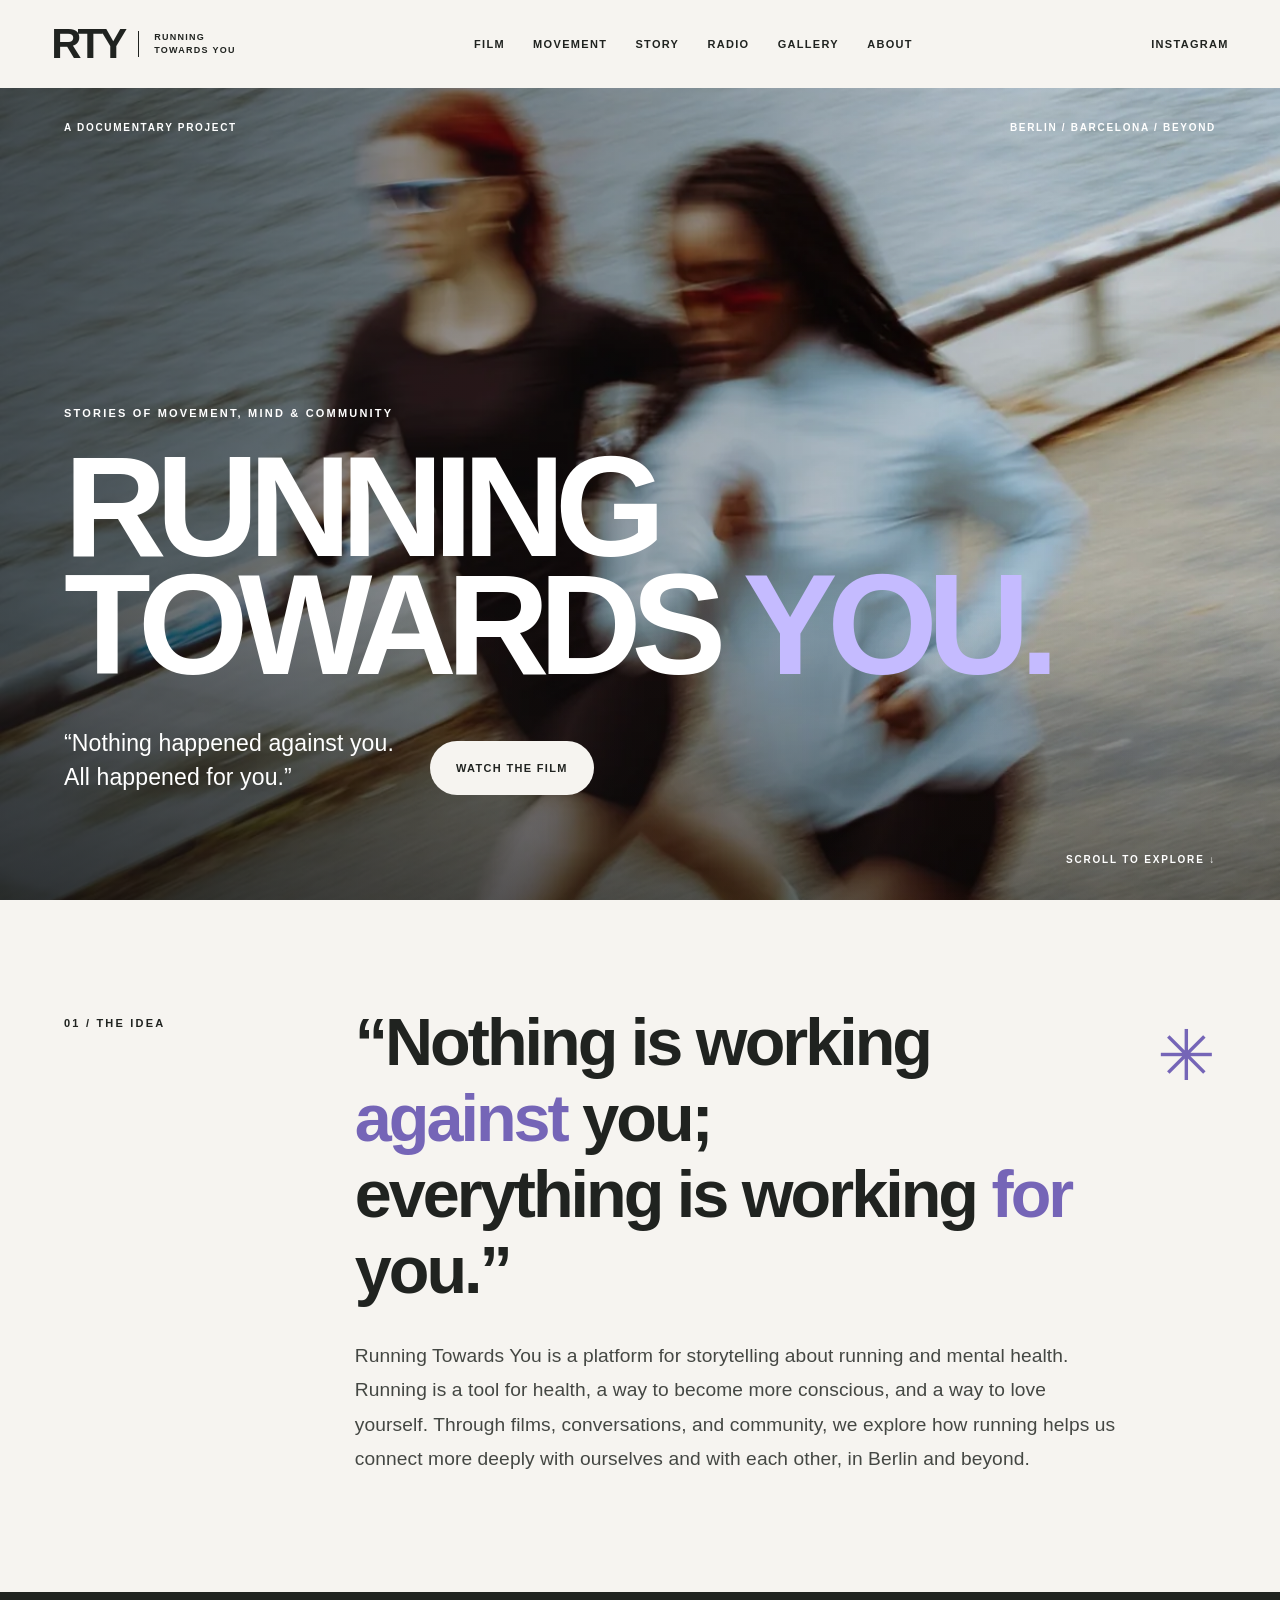
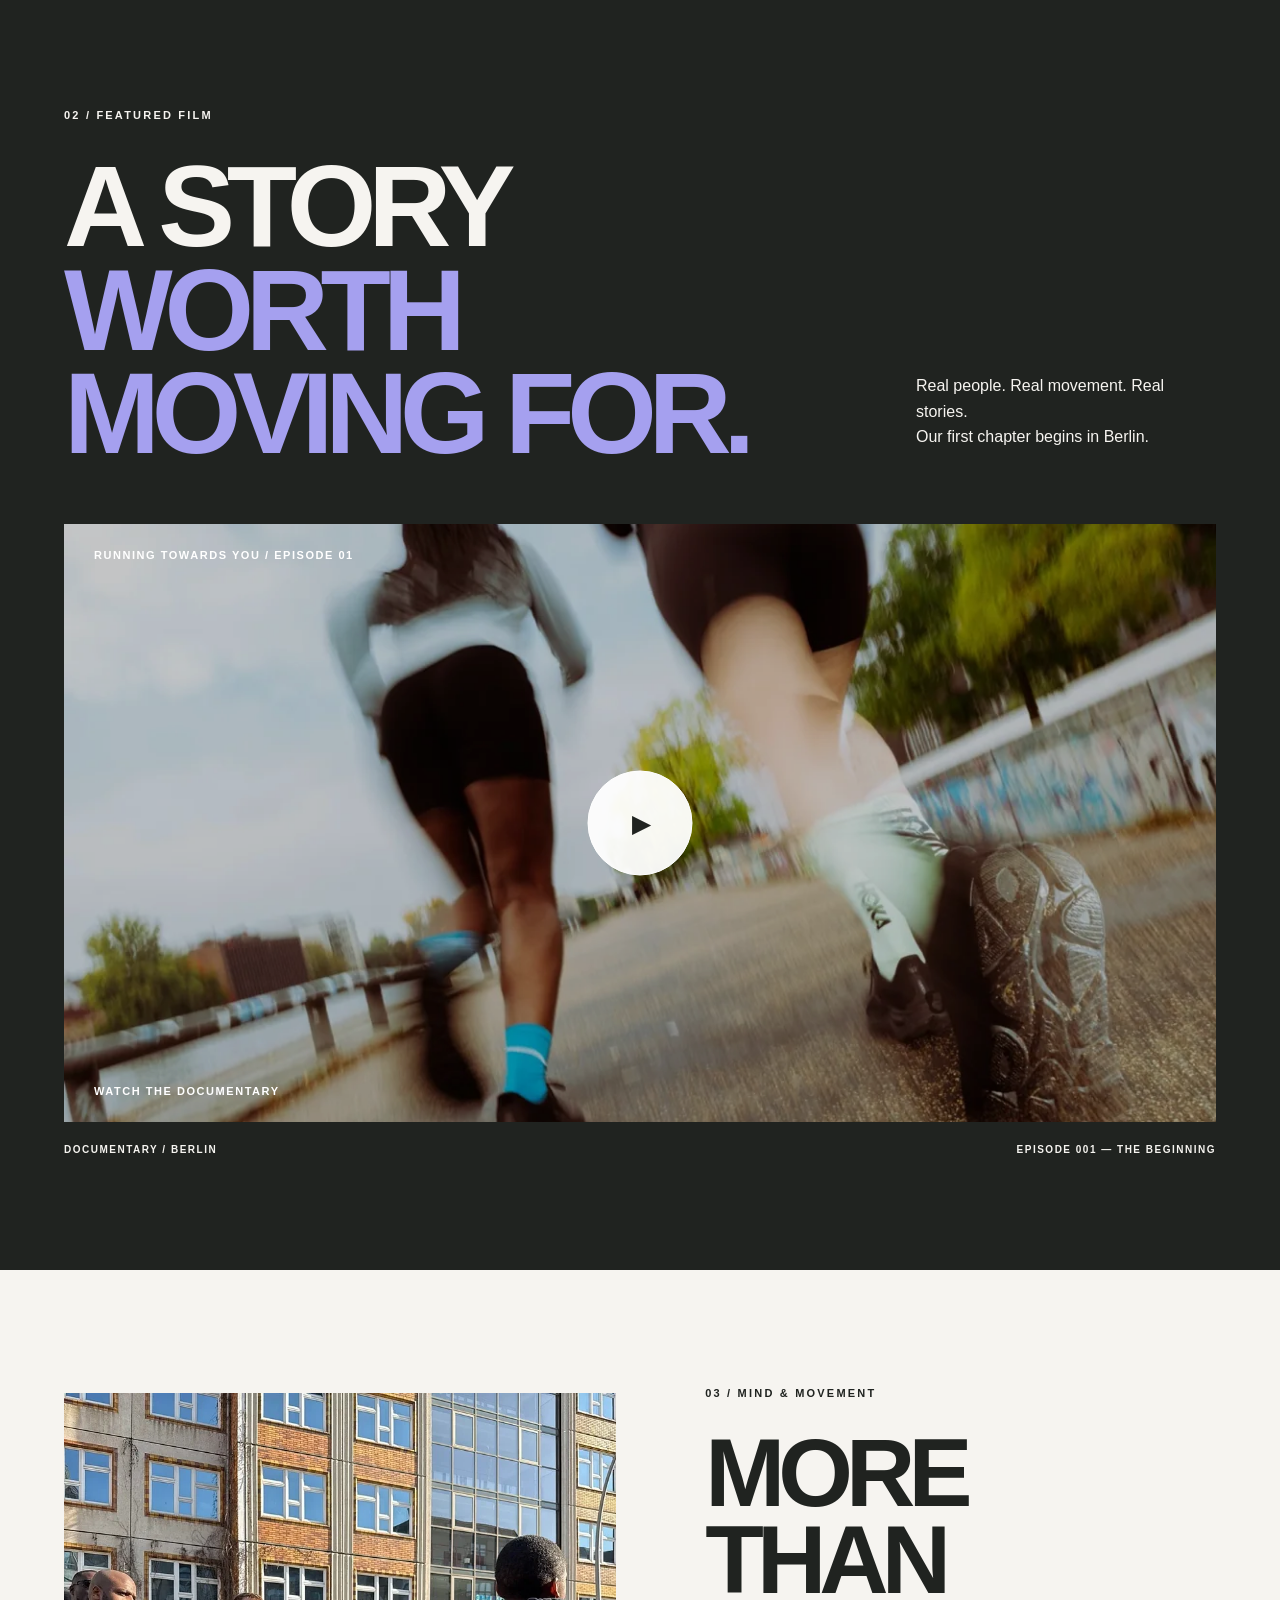
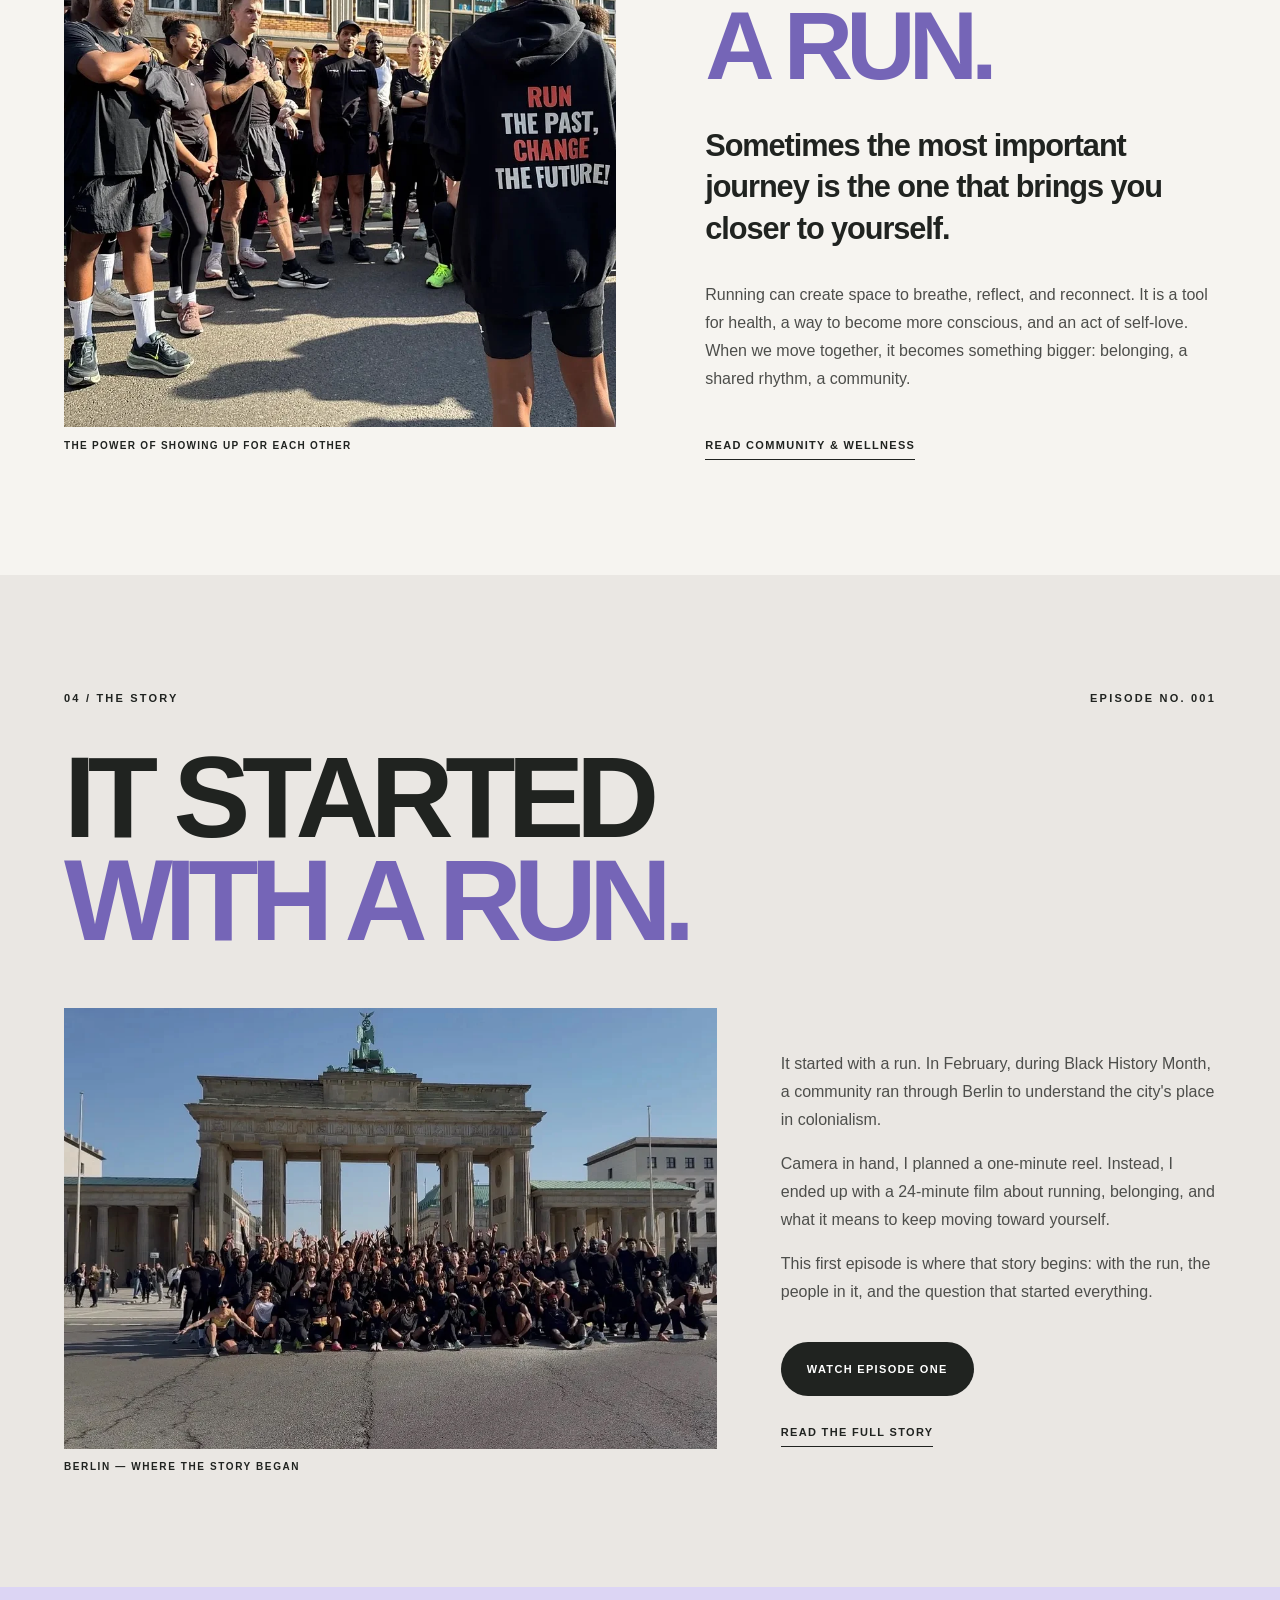
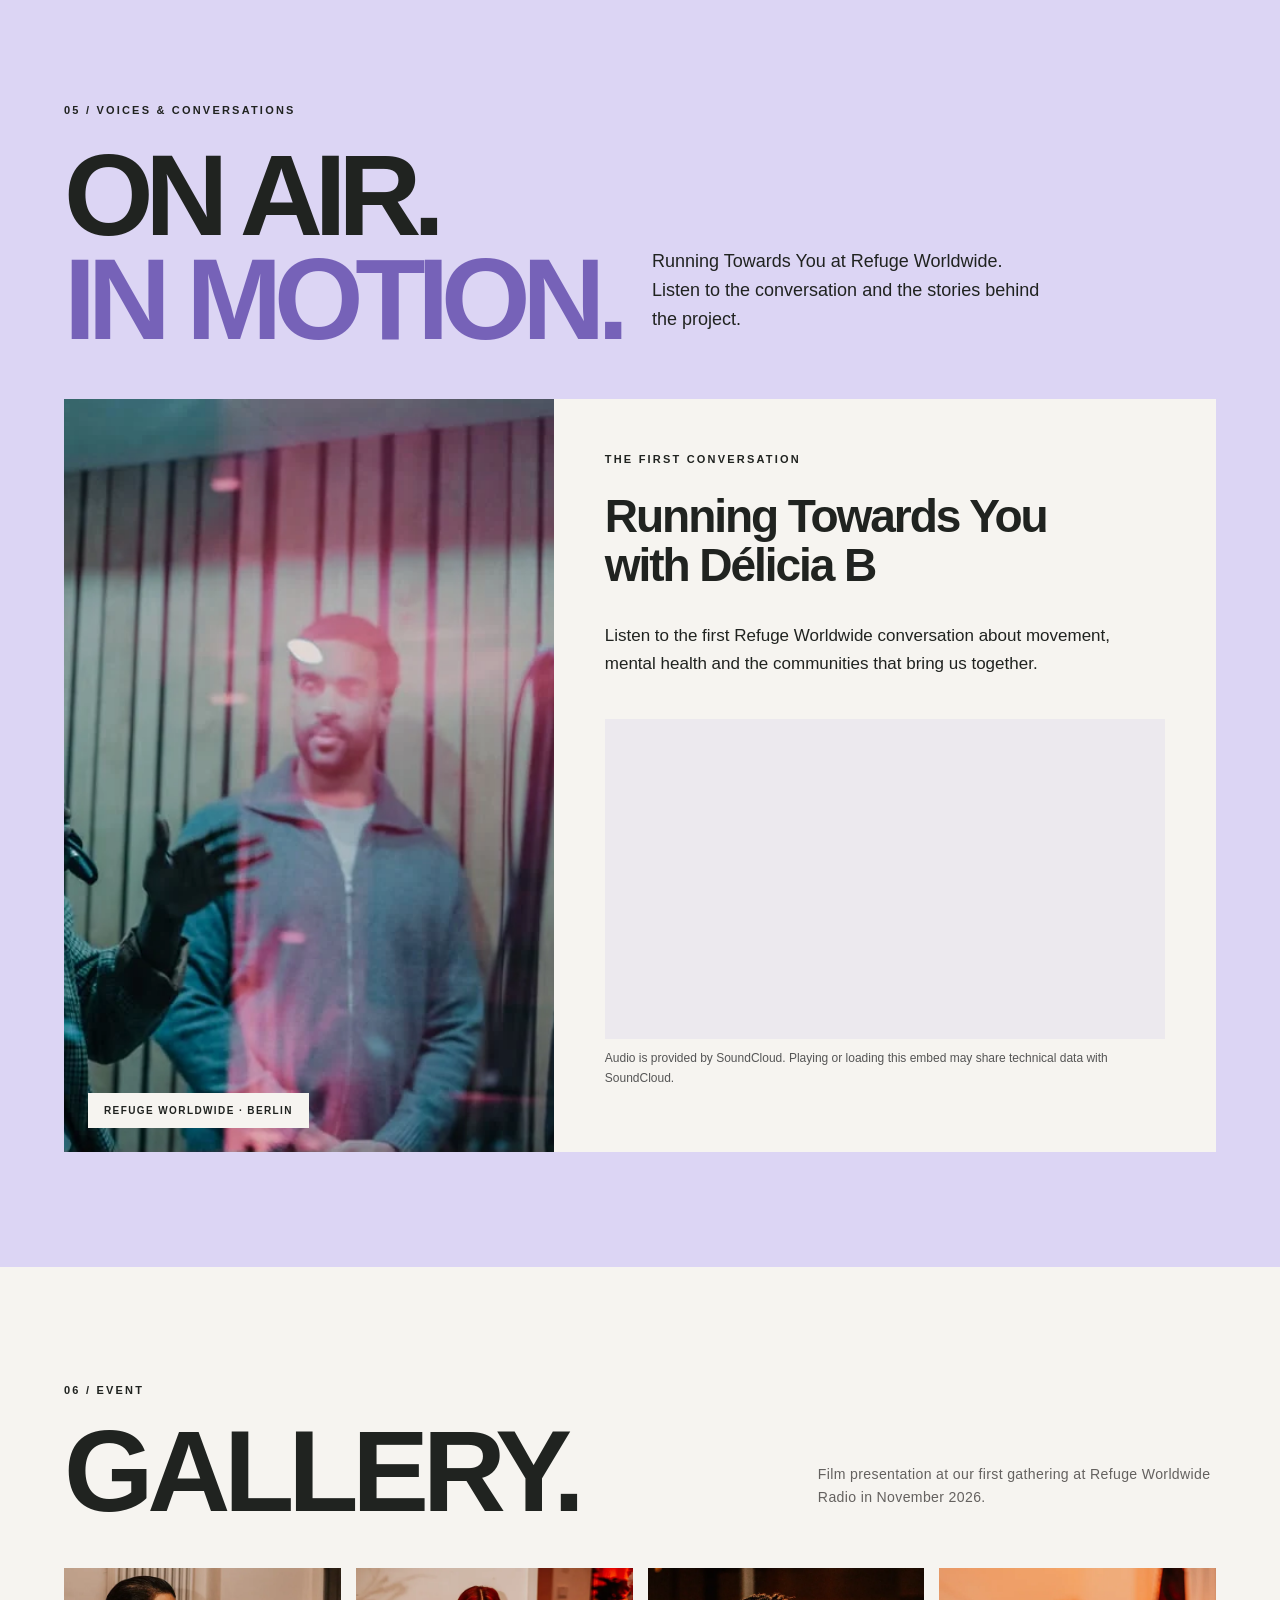
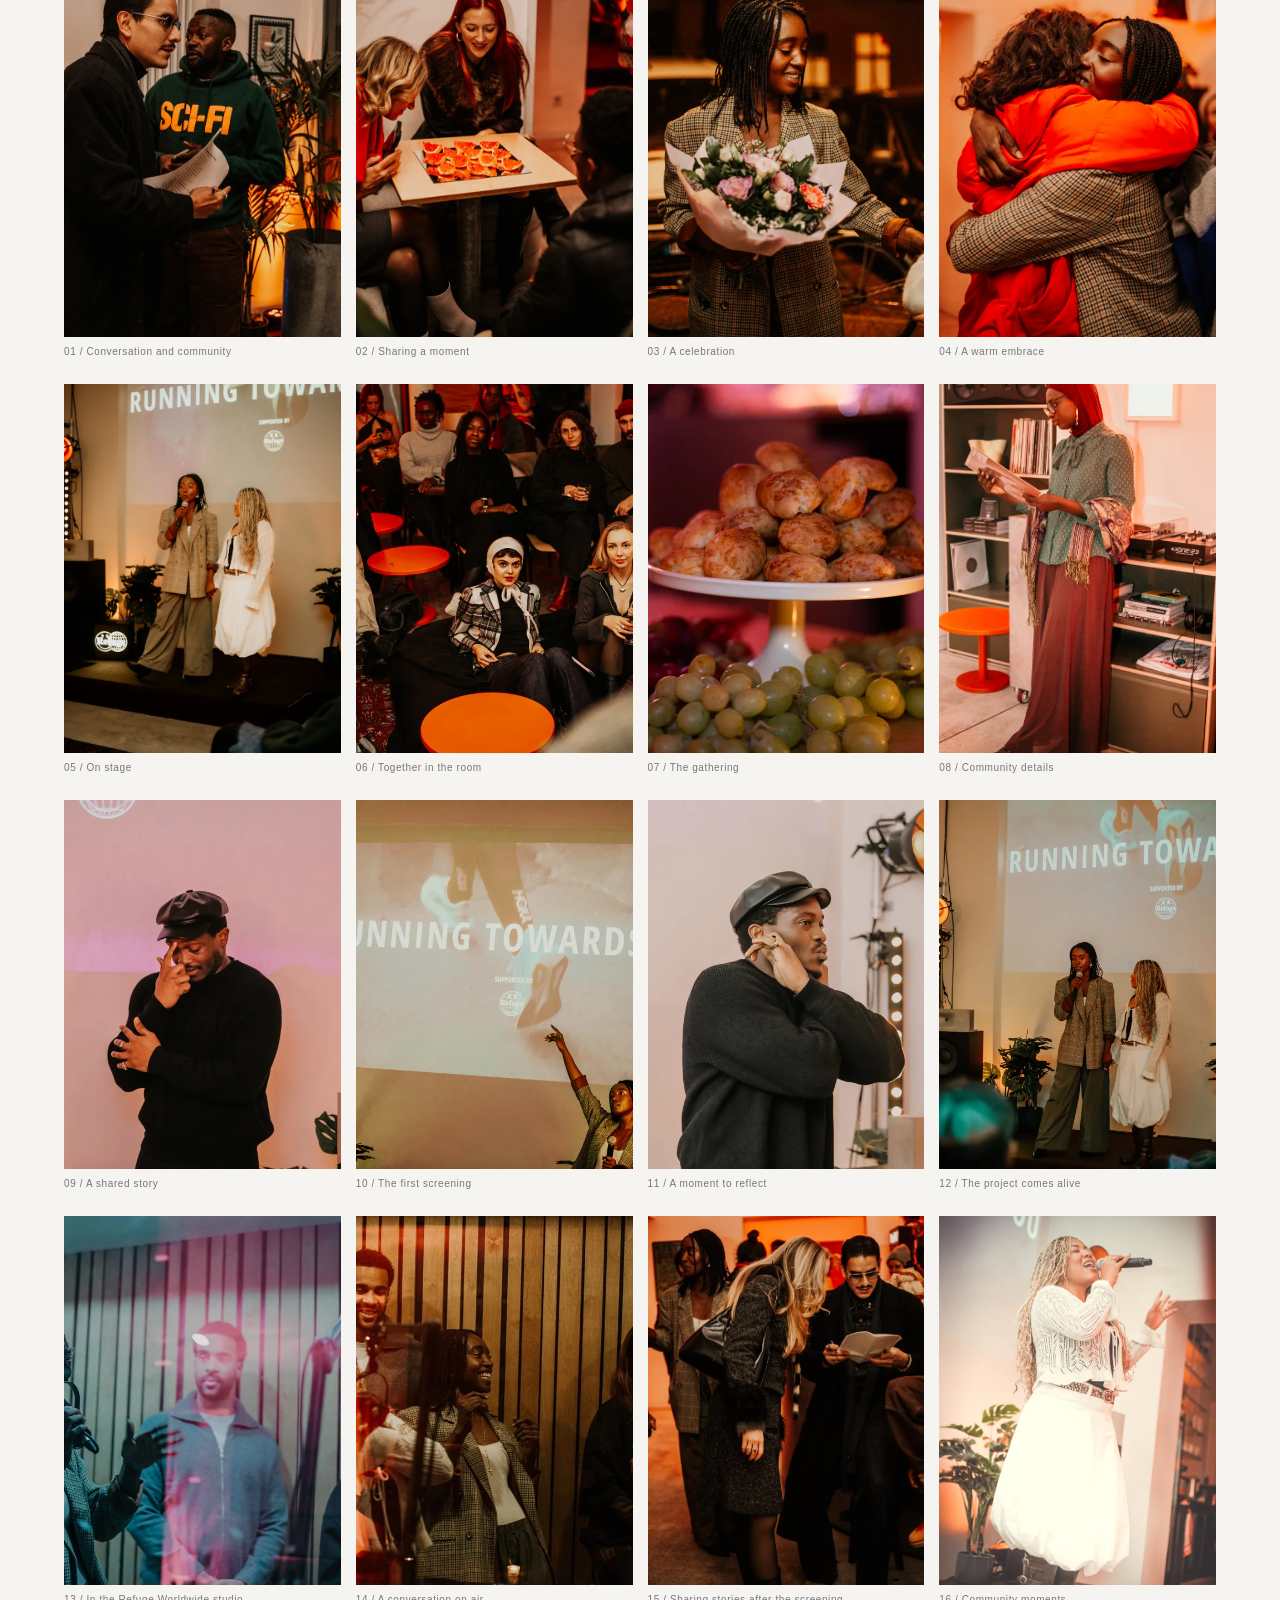
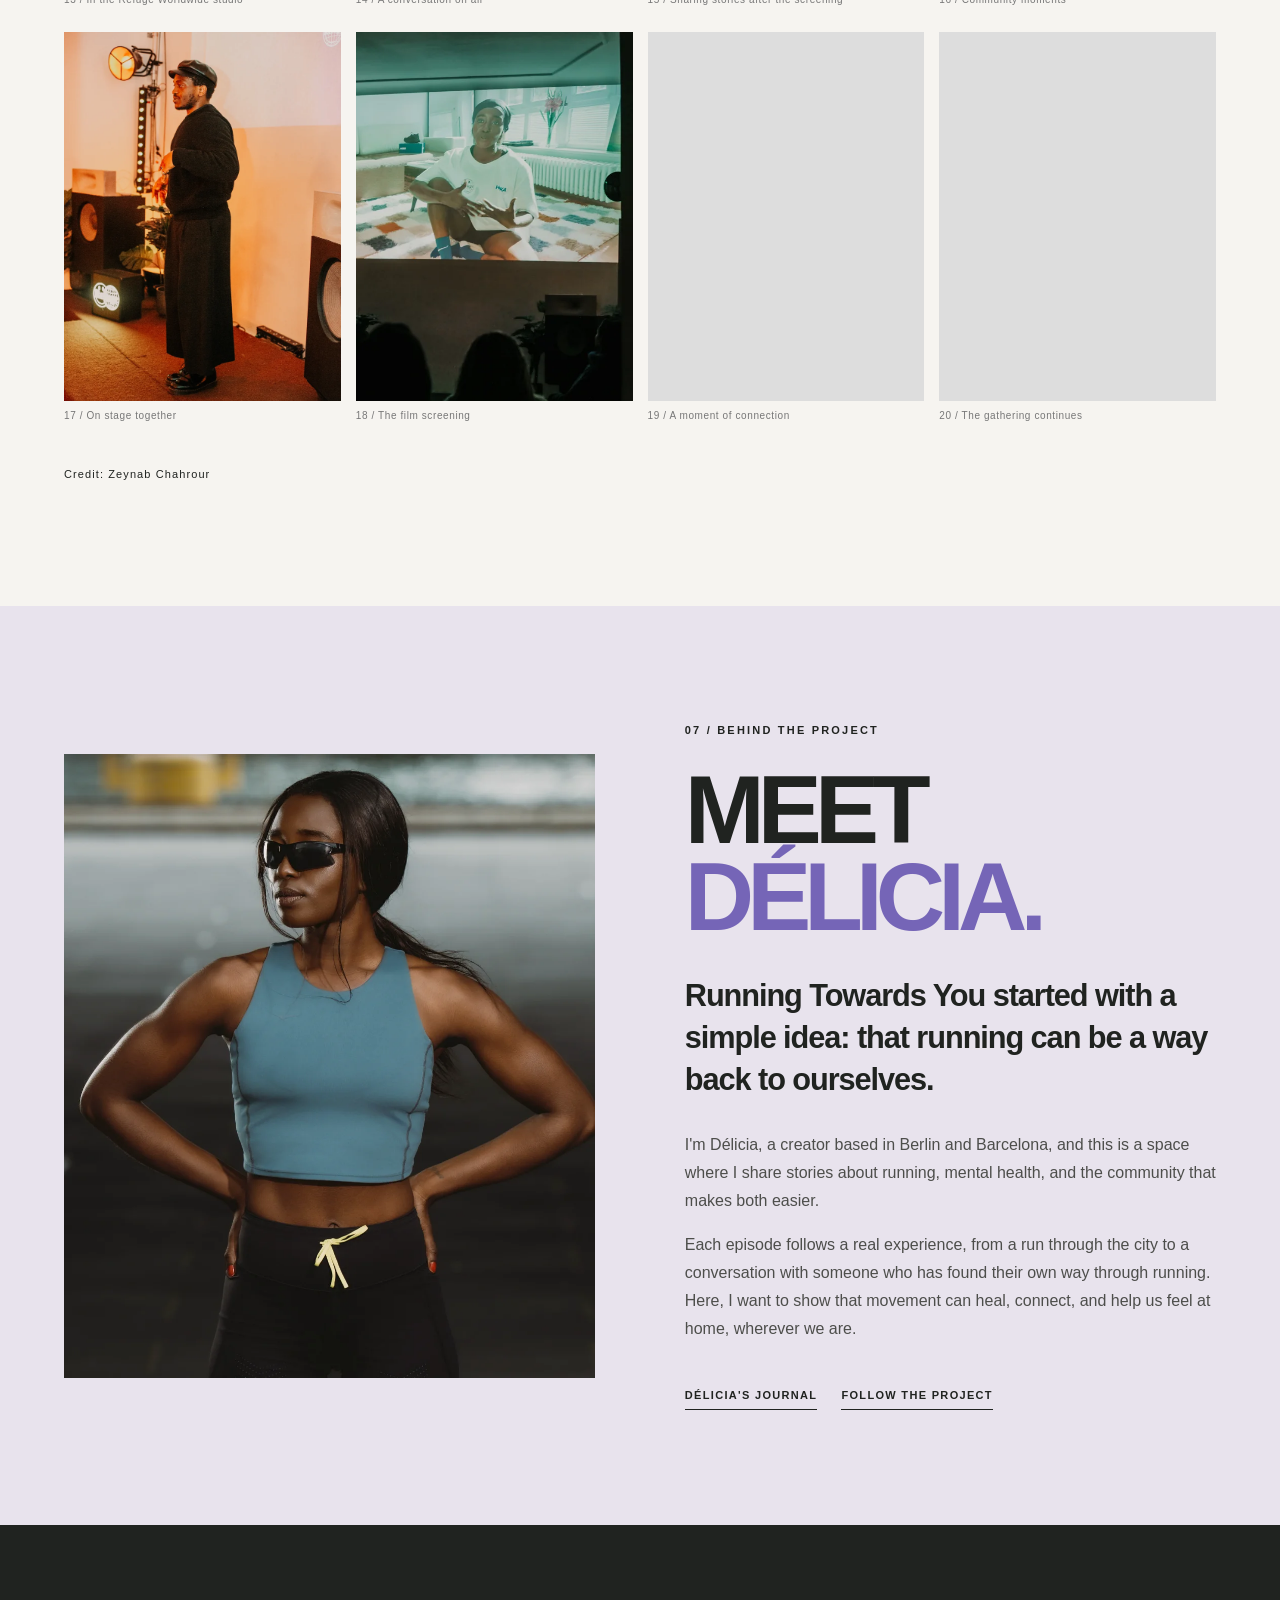
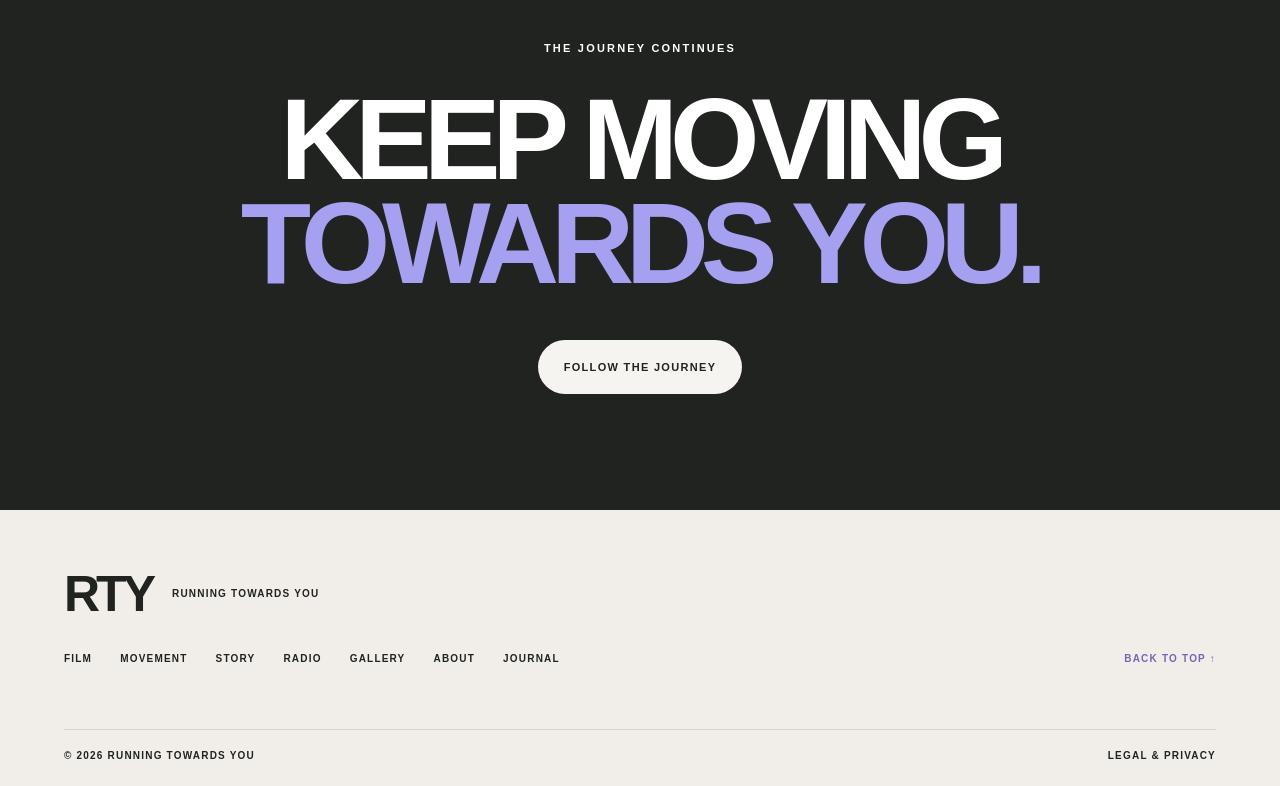
==== index.html @ 388a80fa "Initial release: Running Towards You" ====
<!doctype html>
<html lang="en">
  <head>
    <meta charset="utf-8" />
    <meta name="viewport" content="width=device-width,initial-scale=1" />
    <meta name="theme-color" content="#f6f4f0" />
    <meta
      name="description"
      content="Running Towards You — documentary stories about running, mental health, belonging and community, by Délicia Buton."
    />
    <meta
      property="og:title"
      content="Running Towards You — A Story in Motion"
    />
    <meta
      property="og:description"
      content="Running, mental health and community. Berlin and beyond."
    />
    <meta property="og:type" content="website" />
    <meta property="og:image" content="assets/rtd.webp" />
    <title>Running Towards You — A Story in Motion</title>
    <link rel="stylesheet" href="styles.css" />
    <script src="script.js" defer></script>
    <link rel="icon" href="favicon.svg" type="image/svg+xml" />
    <link rel="icon" href="favicon.ico" sizes="any" />
    <link rel="apple-touch-icon" href="apple-touch-icon.png" />
  </head>
  <body>
    <a class="skip" href="#main">Skip to content</a>
    <header class="header" id="top">
      <a class="brand" href="#top" aria-label="Running Towards You, home"
        ><strong>RTY</strong><span>RUNNING<br />TOWARDS YOU</span></a
      >
      <nav id="navigation" class="nav" aria-label="Main navigation">
        <a href="#film">Film</a><a href="#movement">Movement</a
        ><a href="#story">Story</a><a href="#radio">Radio</a
        ><a href="#gallery">Gallery</a><a href="#about">About</a>
      </nav>
      <div class="header-right">
        <a
          class="instagram"
          href="https://www.instagram.com/rty.doc/"
          target="_blank"
          rel="noopener noreferrer"
          >INSTAGRAM</a
        ><button
          class="menu-button"
          id="menuButton"
          type="button"
          aria-label="Open menu"
          aria-controls="navigation"
          aria-expanded="false"
        >
          <span></span><span></span><span></span>
        </button>
      </div>
    </header>
    <main id="main">
      <section class="hero" aria-labelledby="hero-title">
        <img
          class="hero-photo"
          src="assets/rtd.webp"
          alt="Two runners moving together beside the water in Berlin"
          fetchpriority="high"
        />
        <div class="hero-overlay"></div>
        <div class="hero-topline">
          A DOCUMENTARY PROJECT <span>BERLIN / BARCELONA / BEYOND</span>
        </div>
        <div class="hero-copy">
          <p class="eyebrow light">STORIES OF MOVEMENT, MIND & COMMUNITY</p>
          <h1 id="hero-title">RUNNING<br />TOWARDS <em>YOU.</em></h1>
          <div class="hero-bottom">
            <p class="hero-motto">
              “Nothing happened against you.<br />All happened for you.”
            </p>
            <a class="button button-light" href="#film">WATCH THE FILM </a>
          </div>
        </div>
        <a href="#intro" class="scroll-cue" aria-label="Scroll to introduction"
          >SCROLL TO EXPLORE ↓</a
        >
      </section>
      <section class="intro section-pad" id="intro">
        <span class="kicker">01 / THE IDEA</span>
        <div>
          <p class="intro-quote">
            “Nothing is working <em>against</em> you;<br />everything is working
            <em>for</em> you.”
          </p>
          <p class="intro-description">
            Running Towards You is a platform for storytelling about running and
            mental health. Running is a tool for health, a way to become more
            conscious, and a way to love yourself. Through films, conversations,
            and community, we explore how running helps us connect more deeply
            with ourselves and with each other, in Berlin and beyond.
          </p>
        </div>
        <span class="spark" aria-hidden="true">✳</span>
      </section>
      <section class="film dark section-pad" id="film">
        <div class="section-heading">
          <span class="kicker">02 / FEATURED FILM</span>
          <h2>A STORY<br /><em>WORTH MOVING FOR.</em></h2>
          <p>
            Real people. Real movement. Real stories.<br />Our first chapter
            begins in Berlin.
          </p>
        </div>
        <div class="video-frame" id="videoFrame">
          <img
            src="assets/rtd1.webp"
            alt="Two women running together by the river"
            loading="lazy"
          />
          <div class="video-tint"></div>
          <span class="video-top">RUNNING TOWARDS YOU / EPISODE 01</span
          ><button
            class="play"
            id="videoButton"
            type="button"
            aria-label="Play Running Towards You documentary on YouTube"
          >
            ▶</button
          ><span class="video-bottom">WATCH THE DOCUMENTARY</span>
        </div>
        <div class="film-meta">
          <span>DOCUMENTARY / BERLIN</span
          ><span>EPISODE 001 — THE BEGINNING</span>
        </div>
      </section>
      <section class="movement section-pad" id="movement">
        <div class="movement-image">
          <img
            src="assets/community-run.webp"
            alt="Runners gathered in a circle on a Berlin street before their community run"
            loading="lazy"
          /><span>THE POWER OF SHOWING UP FOR EACH OTHER</span>
        </div>
        <div class="movement-text">
          <span class="kicker">03 / MIND & MOVEMENT</span>
          <h2>MORE THAN<br /><em>A RUN.</em></h2>
          <p class="lead">
            Sometimes the most important journey is the one that brings you
            closer to yourself.
          </p>
          <p>
            Running can create space to breathe, reflect, and reconnect. It is a
            tool for health, a way to become more conscious, and an act of
            self-love. When we move together, it becomes something bigger:
            belonging, a shared rhythm, a community.
          </p>
          <a
            class="underlink"
            href="https://iamdeliciabuton.substack.com/p/community-and-wellness"
            target="_blank"
            rel="noopener noreferrer"
            >READ COMMUNITY & WELLNESS</a
          >
        </div>
      </section>
      <section class="story section-pad" id="story">
        <div class="story-heading">
          <span class="kicker">04 / THE STORY</span
          ><span class="tiny">EPISODE NO. 001</span>
        </div>
        <h2>IT STARTED<br /><em>WITH A RUN.</em></h2>
        <div class="story-layout">
          <figure class="story-photo">
            <img
              src="assets/brandenburg-hd.webp"
              alt="A large running community gathered in front of Brandenburg Gate in Berlin"
              loading="lazy"
            />
            <figcaption>BERLIN — WHERE THE STORY BEGAN</figcaption>
          </figure>
          <div class="story-copy">
            <p>
              It started with a run. In February, during Black History Month, a
              community ran through Berlin to understand the city's place in
              colonialism.
            </p>
            <p>
              Camera in hand, I planned a one-minute reel. Instead, I ended up
              with a 24-minute film about running, belonging, and what it means
              to keep moving toward yourself.
            </p>
            <p>
              This first episode is where that story begins: with the run, the
              people in it, and the question that started everything.
            </p>
            <a class="button button-dark" href="#film">WATCH EPISODE ONE</a
            ><a
              class="underlink"
              href="https://iamdeliciabuton.substack.com/p/running-towards-you"
              target="_blank"
              rel="noopener noreferrer"
              >READ THE FULL STORY</a
            >
          </div>
        </div>
      </section>
      <section class="radio section-pad" id="radio">
        <div class="radio-head">
          <span class="kicker">05 / VOICES & CONVERSATIONS</span>
          <h2>ON AIR.<br /><em>IN MOTION.</em></h2>
          <p>
            Running Towards You at Refuge Worldwide. Listen to the conversation
            and the stories behind the project.
          </p>
        </div>
        <div class="radio-feature">
          <div class="radio-feature-image">
            <img
              src="assets/radio-studio.webp"
              alt="Délicia and guests in the Refuge Worldwide radio studio"
              loading="lazy"
            /><span>REFUGE WORLDWIDE · BERLIN</span>
          </div>
          <div class="radio-feature-content">
            <span class="kicker">THE FIRST CONVERSATION</span>
            <h3>Running Towards You<br />with Délicia B</h3>
            <p>
              Listen to the first Refuge Worldwide conversation about movement,
              mental health and the communities that bring us together.
            </p>
            <div class="soundcloud-player">
              <iframe
                title="Listen to Running Towards You with Délicia B on SoundCloud"
                loading="lazy"
                allow="autoplay"
                src="https://w.soundcloud.com/player/?url=https%3A%2F%2Fsoundcloud.com%2Frefugeworldwide%2Frunning-towards-you-delicia-b&amp;color=%237565b7&amp;auto_play=false&amp;hide_related=true&amp;show_comments=false&amp;show_user=true&amp;show_reposts=false&amp;visual=true"
              ></iframe>
            </div>
            <p class="third-party-note">
              Audio is provided by SoundCloud. Playing or loading this embed may
              share technical data with SoundCloud.
            </p>
          </div>
        </div>
      </section>
      <section class="gallery-section section-pad" id="gallery">
        <div class="gallery-heading">
          <div>
            <span class="kicker">06 / EVENT</span>
            <h2>GALLERY.</h2>
          </div>
          <p>Film presentation at our first gathering at Refuge Worldwide Radio in November 2026.</p>
        </div>
        <div class="gallery-grid">
          
          <figure class="gallery-item">
            <button
              class="gallery-open"
              type="button"
              data-full="assets/rtyou-4450.webp"
              aria-label="Enlarge photo 3: Conversation and community"
            >
              <img
                src="assets/rtyou-4450.webp"
                alt="Conversation and community"
                loading="lazy"
                decoding="async"
              />
            </button>
            <figcaption>01 / Conversation and community</figcaption>
          </figure>
          <figure class="gallery-item">
            <button
              class="gallery-open"
              type="button"
              data-full="assets/rtyou-4453.webp"
              aria-label="Enlarge photo 4: Sharing a moment"
            >
              <img
                src="assets/rtyou-4453.webp"
                alt="Sharing a moment"
                loading="lazy"
                decoding="async"
              />
            </button>
            <figcaption>02 / Sharing a moment</figcaption>
          </figure>
          <figure class="gallery-item">
            <button
              class="gallery-open"
              type="button"
              data-full="assets/rtyou-4464.webp"
              aria-label="Enlarge photo 5: A celebration"
            >
              <img
                src="assets/rtyou-4464.webp"
                alt="A celebration"
                loading="lazy"
                decoding="async"
              />
            </button>
            <figcaption>03 / A celebration</figcaption>
          </figure>
          <figure class="gallery-item">
            <button
              class="gallery-open"
              type="button"
              data-full="assets/rtyou-4485.webp"
              aria-label="Enlarge photo 6: A warm embrace"
            >
              <img
                src="assets/rtyou-4485.webp"
                alt="A warm embrace"
                loading="lazy"
                decoding="async"
              />
            </button>
            <figcaption>04 / A warm embrace</figcaption>
          </figure>
          <figure class="gallery-item">
            <button
              class="gallery-open"
              type="button"
              data-full="assets/rtyouwblu1-4641.webp"
              aria-label="Enlarge photo 7: On stage"
            >
              <img
                src="assets/rtyouwblu1-4641.webp"
                alt="On stage"
                loading="lazy"
                decoding="async"
              />
            </button>
            <figcaption>05 / On stage</figcaption>
          </figure>
          <figure class="gallery-item">
            <button
              class="gallery-open"
              type="button"
              data-full="assets/rtyouwblu1-4652.webp"
              aria-label="Enlarge photo 8: Together in the room"
            >
              <img
                src="assets/rtyouwblu1-4652.webp"
                alt="Together in the room"
                loading="lazy"
                decoding="async"
              />
            </button>
            <figcaption>06 / Together in the room</figcaption>
          </figure>
          <figure class="gallery-item">
            <button
              class="gallery-open"
              type="button"
              data-full="assets/rtyouwblu2-4385.webp"
              aria-label="Enlarge photo 9: The gathering"
            >
              <img
                src="assets/rtyouwblu2-4385.webp"
                alt="The gathering"
                loading="lazy"
                decoding="async"
              />
            </button>
            <figcaption>07 / The gathering</figcaption>
          </figure>
          <figure class="gallery-item">
            <button
              class="gallery-open"
              type="button"
              data-full="assets/rtyouwblu2-4406.webp"
              aria-label="Enlarge photo 10: Community details"
            >
              <img
                src="assets/rtyouwblu2-4406.webp"
                alt="Community details"
                loading="lazy"
                decoding="async"
              />
            </button>
            <figcaption>08 / Community details</figcaption>
          </figure>
          <figure class="gallery-item">
            <button
              class="gallery-open"
              type="button"
              data-full="assets/rtyouwblu23-2-9.webp"
              aria-label="Enlarge photo 11: A shared story"
            >
              <img
                src="assets/rtyouwblu23-2-9.webp"
                alt="A shared story"
                loading="lazy"
                decoding="async"
              />
            </button>
            <figcaption>09 / A shared story</figcaption>
          </figure>
          <figure class="gallery-item">
            <button
              class="gallery-open"
              type="button"
              data-full="assets/rtyouwblu23-2-17.webp"
              aria-label="Enlarge photo 12: The first screening"
            >
              <img
                src="assets/rtyouwblu23-2-17.webp"
                alt="The first screening"
                loading="lazy"
                decoding="async"
              />
            </button>
            <figcaption>10 / The first screening</figcaption>
          </figure>
          <figure class="gallery-item">
            <button
              class="gallery-open"
              type="button"
              data-full="assets/rtyouwblu23-3-5.webp"
              aria-label="Enlarge photo 13: A moment to reflect"
            >
              <img
                src="assets/rtyouwblu23-3-5.webp"
                alt="A moment to reflect"
                loading="lazy"
                decoding="async"
              />
            </button>
            <figcaption>11 / A moment to reflect</figcaption>
          </figure>
          <figure class="gallery-item">
            <button
              class="gallery-open"
              type="button"
              data-full="assets/rtyouwblu23-4645.webp"
              aria-label="Enlarge photo 14: The project comes alive"
            >
              <img
                src="assets/rtyouwblu23-4645.webp"
                alt="The project comes alive"
                loading="lazy"
                decoding="async"
              />
            </button>
            <figcaption>12 / The project comes alive</figcaption>
          </figure>
          
          <figure class="gallery-item">
            <button
              class="gallery-open"
              type="button"
              data-full="assets/radio-studio.webp"
              aria-label="Enlarge photo 17: In the Refuge Worldwide studio"
            >
              <img
                src="assets/radio-studio.webp"
                alt="In the Refuge Worldwide studio"
                loading="lazy"
                decoding="async"
              />
            </button>
            <figcaption>13 / In the Refuge Worldwide studio</figcaption>
          </figure>
          <figure class="gallery-item">
            <button
              class="gallery-open"
              type="button"
              data-full="assets/radio-conversation.webp"
              aria-label="Enlarge photo 18: A conversation on air"
            >
              <img
                src="assets/radio-conversation.webp"
                alt="A conversation on air"
                loading="lazy"
                decoding="async"
              />
            </button>
            <figcaption>14 / A conversation on air</figcaption>
          </figure>
          <figure class="gallery-item">
            <button
              class="gallery-open"
              type="button"
              data-full="assets/community-detail.webp"
              aria-label="Enlarge photo 19: Sharing stories after the screening"
            >
              <img
                src="assets/community-detail.webp"
                alt="Sharing stories after the screening"
                loading="lazy"
                decoding="async"
              />
            </button>
            <figcaption>15 / Sharing stories after the screening</figcaption>
          </figure>
          <figure class="gallery-item">
            <button
              class="gallery-open"
              type="button"
              data-full="assets/rtyouwblu23-4669.webp"
              aria-label="Enlarge photo 20: Community moments"
            >
              <img
                src="assets/rtyouwblu23-4669.webp"
                alt="Community moments"
                loading="lazy"
                decoding="async"
              />
            </button>
            <figcaption>16 / Community moments</figcaption>
          </figure>
          <figure class="gallery-item">
            <button
              class="gallery-open"
              type="button"
              data-full="assets/rtyouwblu23-4774.webp"
              aria-label="Enlarge photo 21: On stage together"
            >
              <img
                src="assets/rtyouwblu23-4774.webp"
                alt="On stage together"
                loading="lazy"
                decoding="async"
              />
            </button>
            <figcaption>17 / On stage together</figcaption>
          </figure>
          <figure class="gallery-item">
            <button
              class="gallery-open"
              type="button"
              data-full="assets/rtyouwblu23-4851.webp"
              aria-label="Enlarge photo 22: The film screening"
            >
              <img
                src="assets/rtyouwblu23-4851.webp"
                alt="The film screening"
                loading="lazy"
                decoding="async"
              />
            </button>
            <figcaption>18 / The film screening</figcaption>
          </figure>
          <figure class="gallery-item">
            <button
              class="gallery-open"
              type="button"
              data-full="assets/rtyouwblu24-2-5.webp"
              aria-label="Enlarge photo 23: A moment of connection"
            >
              <img
                src="assets/rtyouwblu24-2-5.webp"
                alt="A moment of connection"
                loading="lazy"
                decoding="async"
              />
            </button>
            <figcaption>19 / A moment of connection</figcaption>
          </figure>
          <figure class="gallery-item">
            <button
              class="gallery-open"
              type="button"
              data-full="assets/rtyouwblu24-2-8.webp"
              aria-label="Enlarge photo 24: The gathering continues"
            >
              <img
                src="assets/rtyouwblu24-2-8.webp"
                alt="The gathering continues"
                loading="lazy"
                decoding="async"
              />
            </button>
            <figcaption>20 / The gathering continues</figcaption>
          </figure>
        </div>
        <p class="gallery-footnote">Credit: Zeynab Chahrour</p>
      </section>
      <section class="about section-pad" id="about">
        <div class="about-portrait">
          <img
            src="assets/delicia.webp"
            alt="Portrait of Délicia Buton"
            loading="lazy"
          />
        </div>
        <div class="about-copy">
          <span class="kicker">07 / BEHIND THE PROJECT</span>
          <h2>MEET<br /><em>DÉLICIA.</em></h2>
          <p class="lead">
            Running Towards You started with a simple idea: that running can be
            a way back to ourselves.
          </p>
          <p>
            I'm Délicia, a creator based in Berlin and Barcelona, and this is a
            space where I share stories about running, mental health, and the
            community that makes both easier.
          </p>
          <p>
            Each episode follows a real experience, from a run through the city
            to a conversation with someone who has found their own way through
            running. Here, I want to show that movement can heal, connect, and
            help us feel at home, wherever we are.
          </p>
          <div class="about-links">
            <a
              class="underlink"
              href="https://iamdeliciabuton.substack.com/"
              target="_blank"
              rel="noopener noreferrer"
              >DÉLICIA'S JOURNAL</a
            ><a
              class="underlink"
              href="https://www.instagram.com/rty.doc/"
              target="_blank"
              rel="noopener noreferrer"
              >FOLLOW THE PROJECT</a
            >
          </div>
        </div>
      </section>
      <section class="closing section-pad">
        <span class="kicker">THE JOURNEY CONTINUES</span>
        <h2>KEEP MOVING<br /><em>TOWARDS YOU.</em></h2>
        <a
          class="button button-light"
          href="https://www.instagram.com/rty.doc/"
          target="_blank"
          rel="noopener noreferrer"
          >FOLLOW THE JOURNEY</a
        >
      </section>
    </main>
    <footer>
      <a class="footer-brand" href="#top"
        >RTY <span>RUNNING TOWARDS YOU</span></a
      >
      <div class="footer-links">
        <a href="#film">FILM</a><a href="#movement">MOVEMENT</a
        ><a href="#story">STORY</a><a href="#radio">RADIO</a
        ><a href="#gallery">GALLERY</a><a href="#about">ABOUT</a
        ><a
          href="https://iamdeliciabuton.substack.com/"
          target="_blank"
          rel="noopener noreferrer"
          >JOURNAL</a
        ><a class="back-top" href="#top">BACK TO TOP ↑</a>
      </div>
      <div class="footer-bottom">
        <span>© <span id="year">2026</span> RUNNING TOWARDS YOU</span
        ><span><a href="legal.html">LEGAL & PRIVACY</a></span>
      </div>
    </footer>
    <dialog id="lightbox" class="lightbox" aria-label="Photo viewer">
      <button
        id="closeLightbox"
        class="lightbox-close"
        type="button"
        aria-label="Close photo"
      >
        ✕</button
      ><img id="lightboxImage" alt="" />
      <p id="lightboxCaption"></p>
    </dialog>
  </body>
</html>
---- styles.css ----
@font-face{font-family:ArialLocal;src:local("Arial")} :root{--ink:#202320;--paper:#f6f4f0;--violet:#a5a0ef;--violet-deep:#7565b7;--line:#d8d5d0;--max:1540px}*{box-sizing:border-box}html{scroll-behavior:smooth;scroll-padding-top:85px}body{margin:0;background:var(--paper);color:var(--ink);font-family:Arial,Helvetica,sans-serif;-webkit-font-smoothing:antialiased}a{color:inherit;text-decoration:none}button{font:inherit;cursor:pointer}img{display:block;max-width:100%}::selection{background:var(--violet);color:var(--ink)}:focus-visible{outline:3px solid #7565b7;outline-offset:5px}.skip{position:fixed;top:-100px;left:12px;z-index:1000;background:#fff;padding:12px}.skip:focus{top:12px}.header{height:88px;display:flex;align-items:center;justify-content:space-between;padding:0 clamp(20px,4vw,70px);background:var(--paper);position:relative;z-index:20;gap:30px}.brand{display:flex;align-items:center;gap:15px;white-space:nowrap}.brand strong{font-size:42px;font-weight:900;letter-spacing:-.095em;line-height:1}.brand>span{font-size:9px;font-weight:800;letter-spacing:.14em;line-height:1.45;border-left:1px solid var(--ink);padding-left:15px}.nav{display:flex;gap:clamp(15px,2.2vw,38px)}.nav a,.instagram{font-size:11px;font-weight:800;letter-spacing:.12em;text-transform:uppercase}.nav a:hover,.instagram:hover,.underlink:hover{color:var(--violet-deep)}.header-right{display:flex;align-items:center;gap:25px}.menu-button{display:none;border:0;background:transparent;padding:10px;width:43px}.menu-button span{display:block;height:2px;background:var(--ink);margin:6px 0;transition:transform .2s}.section-pad{padding:clamp(76px,9vw,150px) clamp(22px,5vw,90px)}.kicker,.eyebrow,.tiny{font-size:11px;letter-spacing:.2em;font-weight:800;line-height:1.6}.kicker{display:block}.hero{height:min(860px,calc(100svh - 88px));min-height:610px;position:relative;color:#fff;overflow:hidden}.hero-photo{width:100%;height:100%;object-fit:cover;object-position:center 45%;position:absolute;inset:0}.hero-overlay{position:absolute;inset:0;background:linear-gradient(90deg,rgba(13,17,20,.68),rgba(12,15,17,.14) 80%),linear-gradient(0deg,rgba(8,8,8,.48),transparent 38%)}.hero-topline{position:absolute;top:34px;left:5vw;right:5vw;display:flex;justify-content:space-between;gap:15px;font-size:10px;font-weight:800;letter-spacing:.17em}.hero-copy{position:absolute;left:5vw;right:5vw;bottom:105px}.light{color:#fff}.hero h1{font-size:clamp(67px,11.1vw,196px);letter-spacing:-.072em;line-height:.83;margin:25px 0 42px;font-weight:900;max-width:1500px}.hero h1 em{font-style:normal;color:#c5bbff}.hero-bottom{display:flex;align-items:end;gap:36px}.hero-bottom p{font-size:clamp(16px,1.65vw,24px);line-height:1.45;margin:0;max-width:450px}.button{display:inline-flex;align-items:center;justify-content:space-between;gap:36px;border-radius:99px;padding:18px 25px;font-size:11px;font-weight:800;letter-spacing:.12em;border:1px solid transparent;min-height:54px;white-space:nowrap}.button-light{background:var(--paper);color:var(--ink)}.button-dark{background:var(--ink);color:#fff}.button:hover{transform:translateY(-2px)}.scroll-cue{position:absolute;right:5vw;bottom:35px;font-size:10px;letter-spacing:.18em;font-weight:800}.intro{min-height:460px;display:grid;grid-template-columns:1fr 3fr auto;gap:35px;align-items:start}.intro-quote{font-size:clamp(35px,5.2vw,89px);line-height:1.11;letter-spacing:-.06em;font-weight:800;margin:-10px 0 30px}.intro-quote em,h2 em{font-style:normal;color:var(--violet-deep)}.intro-note{font-size:15px;color:#62625e}.spark{font-size:70px;color:var(--violet-deep)}.dark{background:var(--ink);color:var(--paper)}.section-heading{display:grid;grid-template-columns:1fr auto;gap:20px;margin-bottom:58px}.section-heading .kicker{grid-column:1/-1}.section-heading h2{margin:10px 0 0}.section-heading>p{align-self:end;font-size:16px;line-height:1.6;max-width:300px}h2{font-size:clamp(56px,9vw,150px);letter-spacing:-.072em;line-height:.9;font-weight:900;margin:0}.film h2 em{color:var(--violet)}.video-frame{aspect-ratio:16/8.3;position:relative;overflow:hidden;background:#333}.video-frame>img{width:100%;height:100%;object-fit:cover;object-position:center 45%}.video-tint{position:absolute;inset:0;background:rgba(0,0,0,.22);pointer-events:none}.video-top,.video-bottom{position:absolute;left:30px;color:white;font-size:11px;letter-spacing:.14em;font-weight:800}.video-top{top:25px}.video-bottom{bottom:25px}.play{position:absolute;top:50%;left:50%;transform:translate(-50%,-50%);width:105px;height:105px;border:1px solid white;border-radius:50%;background:rgba(255,255,255,.95);color:var(--ink);font-size:25px;padding-left:8px}.play:hover{background:var(--violet)}.video-frame iframe{width:100%;height:100%;border:0;position:absolute;inset:0}.film-meta{display:flex;justify-content:space-between;gap:20px;padding-top:22px;font-size:10px;font-weight:800;letter-spacing:.15em}.movement{display:grid;grid-template-columns:1.08fr 1fr;gap:clamp(35px,7vw,120px);align-items:center}.movement-image{position:relative}.movement-image img{width:100%;aspect-ratio:4/4.6;object-fit:cover}.movement-image span{display:block;padding-top:13px;font-size:10px;font-weight:800;letter-spacing:.13em}.movement h2,.about h2{font-size:clamp(65px,7.5vw,130px);margin:28px 0 35px}.movement-text>p,.about-copy>p,.story-copy>p{font-size:clamp(15px,1.25vw,19px);line-height:1.75;max-width:650px;color:#4d4e4b}.movement-text .lead,.about-copy .lead{font-size:clamp(23px,2.4vw,36px);line-height:1.36;letter-spacing:-.035em;font-weight:700;color:var(--ink)}.underlink{display:inline-block;border-bottom:1px solid currentColor;padding:8px 0;margin-top:22px;font-size:11px;letter-spacing:.12em;font-weight:800}.story{background:#eae7e3}.story-heading{display:flex;justify-content:space-between;align-items:center;margin-bottom:38px}.story h2{margin-bottom:55px}.story-layout{display:grid;grid-template-columns:1.5fr 1fr;gap:clamp(30px,5vw,85px);align-items:center}.story-photo{margin:0}.story-photo img{width:100%;aspect-ratio:1.48;object-fit:cover;object-position:center}.story-photo figcaption{font-size:10px;letter-spacing:.16em;font-weight:800;padding-top:12px}.story-copy .button{margin-top:20px}.story-copy .underlink{display:block;width:max-content}.radio{background:#dcd5f4}.radio-head{display:grid;grid-template-columns:1fr 1fr;gap:24px;align-items:end;margin-bottom:48px}.radio-head .kicker{grid-column:1/-1}.radio-head h2 em{color:#7662b8}.radio-head>p{max-width:400px;font-size:18px;line-height:1.6}.radio-player{display:grid;grid-template-columns:.75fr 1.25fr;background:var(--paper);min-height:410px}.radio-art{background:var(--ink);color:var(--violet);padding:38px;display:flex;flex-direction:column;justify-content:space-between}.radio-art>span{font-size:clamp(80px,11vw,165px);font-weight:900;letter-spacing:-.09em;line-height:.82}.radio-art small{color:white;letter-spacing:.17em;font-weight:800}.radio-info{padding:clamp(26px,5vw,80px);display:flex;flex-direction:column;align-items:flex-start;justify-content:center}.radio-info h3{font-size:clamp(28px,3.1vw,52px);letter-spacing:-.05em;line-height:1.1;margin:25px 0 10px}.radio-info p{font-size:16px;line-height:1.5}.audio-embed{width:100%;margin-top:18px}.audio-embed iframe{border:0;width:100%;height:166px}.gallery-heading{display:grid;grid-template-columns:1fr .55fr;align-items:end;gap:30px;margin-bottom:45px}.gallery-heading h2{margin-top:20px}.gallery-heading p{max-width:400px;line-height:1.6;font-size:17px}.gallery-grid{display:grid;grid-template-columns:repeat(4,minmax(0,1fr));gap:15px}.gallery-item{margin:0;min-width:0}.gallery-open{position:relative;border:0;background:#ddd;padding:0;display:block;width:100%;overflow:hidden}.gallery-open img{width:100%;aspect-ratio:3/4;object-fit:cover;transition:transform .35s}.gallery-open:hover img{transform:scale(1.04)}.gallery-zoom{position:absolute;right:13px;top:10px;color:#fff;font-size:24px;text-shadow:0 1px 5px #333}.gallery-item figcaption{font-size:10px;letter-spacing:.06em;color:#777;margin:9px 0 12px}.gallery-placeholder{aspect-ratio:3/4;background:#e9e5ee;border:1px dashed #c4b8d3;display:flex;flex-direction:column;align-items:center;justify-content:center;gap:12px;color:#9b8cb1}.gallery-placeholder span{font-size:42px;font-weight:900}.gallery-placeholder small{font-size:10px;letter-spacing:.18em;font-weight:800}.gallery-footnote{font-size:11px;letter-spacing:.1em;margin-top:35px}.about{display:grid;grid-template-columns:1fr 1fr;gap:clamp(40px,7vw,125px);align-items:center;background:#e8e3ed}.about-portrait img{width:100%;aspect-ratio:4/4.7;object-fit:cover;object-position:center top}.about-links{display:flex;flex-wrap:wrap;gap:24px}.closing{background:var(--ink);color:#fff;text-align:center}.closing h2{margin:30px auto 45px}.closing h2 em{color:var(--violet)}footer{padding:55px clamp(22px,5vw,90px) 25px;background:#f1eee9}.footer-brand{display:flex;align-items:center;gap:20px;font-size:50px;font-weight:900;letter-spacing:-.08em}.footer-brand span{font-size:10px;letter-spacing:.12em}.footer-links{display:flex;gap:24px;margin:30px 0 70px}.footer-links a,.footer-bottom{font-size:10px;font-weight:800;letter-spacing:.12em}.footer-bottom{display:flex;justify-content:space-between;gap:20px;border-top:1px solid var(--line);padding-top:20px}.lightbox{border:0;background:#171717;color:#fff;padding:55px 20px 20px;max-width:95vw;max-height:95vh}.lightbox::backdrop{background:rgba(0,0,0,.88)}.lightbox img{max-height:75vh;max-width:85vw;object-fit:contain}.lightbox p{font-size:12px;letter-spacing:.1em}.lightbox-close{position:absolute;right:15px;top:10px;color:#fff;border:0;background:transparent;font-size:25px}.legal-page{max-width:850px;margin:auto;min-height:65vh}.legal-page h1{font-size:clamp(45px,7vw,90px);letter-spacing:-.06em}.legal-page p{line-height:1.7}.legal-page .placeholder{background:#e9e2f2;padding:20px;border-left:4px solid var(--violet-deep)}@media(max-width:1100px){.nav{gap:14px}.nav a{font-size:10px}.instagram{display:none}.gallery-grid{grid-template-columns:repeat(3,1fr)}}@media(max-width:760px){.header{height:72px;padding:0 20px}.brand strong{font-size:36px}.brand>span{font-size:8px}.menu-button{display:block}.nav{display:none;position:absolute;top:72px;left:0;right:0;background:var(--paper);padding:20px 24px 30px;flex-direction:column;gap:0;box-shadow:0 15px 25px #0002}.nav.is-open{display:flex}.nav a{padding:14px 0;border-bottom:1px solid var(--line);font-size:15px}.hero{height:calc(100svh - 72px);min-height:550px}.hero-photo{object-position:53% center}.hero-overlay{background:linear-gradient(0deg,rgba(0,0,0,.75),rgba(0,0,0,.06) 80%)}.hero-topline{top:22px;left:22px;right:22px;font-size:8px}.hero-topline span{display:none}.hero-copy{left:22px;right:22px;bottom:95px}.hero h1{font-size:clamp(54px,12vw,91px);letter-spacing:-.07em;line-height:.92;margin:15px 0 28px}.hero-bottom{flex-direction:column;align-items:flex-start;gap:20px}.hero-bottom p{font-size:17px}.scroll-cue{right:22px;bottom:25px}.intro{grid-template-columns:1fr;min-height:0;gap:28px}.intro-quote{font-size:clamp(38px,8.8vw,68px)}.spark{display:none}.section-heading,.radio-head,.gallery-heading{display:block}.section-heading h2,.radio-head h2,.gallery-heading h2{margin:25px 0}.section-heading>p{margin-top:25px}.film h2{font-size:clamp(45px,9.4vw,90px)}.video-frame{aspect-ratio:4/3}.play{width:76px;height:76px}.video-top,.video-bottom{font-size:9px;left:15px}.film-meta{font-size:8px}.movement,.story-layout,.about,.radio-player{grid-template-columns:1fr}.movement-image img{aspect-ratio:4/3}.movement h2,.about h2{font-size:clamp(65px,13vw,105px)}.story h2,.radio h2,.gallery-section h2,.closing h2{font-size:clamp(51px,11vw,90px)}.story-layout{gap:30px}.story-photo img{aspect-ratio:1.25}.radio-art{min-height:260px}.radio-art>span{font-size:100px}.radio-info{padding:30px}.gallery-grid{grid-template-columns:repeat(2,minmax(0,1fr));gap:10px}.gallery-item figcaption{font-size:9px}.about-portrait img{aspect-ratio:4/3;object-position:center 30%}.footer-bottom{flex-direction:column}.footer-links{flex-wrap:wrap}.section-pad{padding:78px 22px}}@media(max-width:380px){.hero h1{font-size:50px}.gallery-grid{gap:7px}.intro-quote{font-size:35px}.radio-art>span{font-size:85px}}@media(prefers-reduced-motion:reduce){html{scroll-behavior:auto}*,*::before,*::after{animation-duration:.01ms!important;transition-duration:.01ms!important}}
.footer-legal{display:inline-flex;gap:10px;flex-wrap:wrap;margin-left:14px}.footer-legal a:hover{text-decoration:underline}@media(max-width:760px){.footer-legal{margin-left:0;margin-top:12px;display:flex}}

/* V4 refinements */
.hero-motto{font-size:clamp(17px,1.8vw,27px)!important;line-height:1.5!important;letter-spacing:.005em;max-width:620px!important;font-weight:500}
.intro-description{max-width:850px;font-size:clamp(17px,1.5vw,22px);line-height:1.8;letter-spacing:.005em;color:#444743;margin:30px 0 0}
.intro-quote{letter-spacing:-.045em;line-height:1.14}
.movement-image img{object-position:center 40%}
.radio-feature{display:grid;grid-template-columns:.85fr 1.15fr;background:var(--paper);min-height:560px}
.radio-feature-image{position:relative;min-height:430px;overflow:hidden;background:#28282b}
.radio-feature-image img{width:100%;height:100%;object-fit:cover;position:absolute;inset:0}
.radio-feature-image span{position:absolute;bottom:24px;left:24px;background:var(--paper);padding:12px 16px;font-size:10px;font-weight:800;letter-spacing:.14em}
.radio-feature-content{padding:clamp(28px,4vw,68px);display:flex;flex-direction:column;justify-content:center;min-width:0}
.radio-feature-content h3{font-size:clamp(34px,3.6vw,65px);letter-spacing:-.045em;line-height:1.07;margin:24px 0 14px}
.radio-feature-content>p{font-size:17px;line-height:1.65;max-width:610px}
.soundcloud-player{width:100%;margin-top:24px;min-height:300px}
.soundcloud-player iframe{width:100%;height:320px;border:0;display:block;background:#ece9ee}
.radio-feature-content .third-party-note{font-size:12px;color:#555;margin-top:10px}
.footer-links{display:flex;flex-wrap:wrap;align-items:center;gap:20px 28px;margin:30px 0 65px}
.footer-links .back-top{margin-left:auto;color:var(--violet-deep)}
@media(max-width:760px){.hero-motto{font-size:17px!important}.intro-description{font-size:17px}.radio-feature{grid-template-columns:1fr}.radio-feature-image{min-height:320px}.radio-feature-content{padding:30px 22px}.radio-feature-content h3{font-size:37px}.soundcloud-player iframe{height:320px}.footer-links .back-top{margin-left:0;width:100%;padding-top:12px}.intro-quote{letter-spacing:-.04em}}

/* V6: understated gallery subtitle and color-only link interactions */
.gallery-heading p{font-size:clamp(13px,1.1vw,15px);line-height:1.65;letter-spacing:.025em;color:#64615f}.gallery-heading h2{letter-spacing:-.055em}.button,.underlink,.instagram,.gallery-open{transition:background-color .2s ease,color .2s ease,border-color .2s ease}.button:hover{transform:none}.button-light:hover{background:var(--violet);color:var(--ink)}.button-dark:hover{background:var(--violet-deep);color:#fff}.underlink:hover,.instagram:hover{color:var(--violet-deep)}.gallery-open:hover{background:var(--violet)}
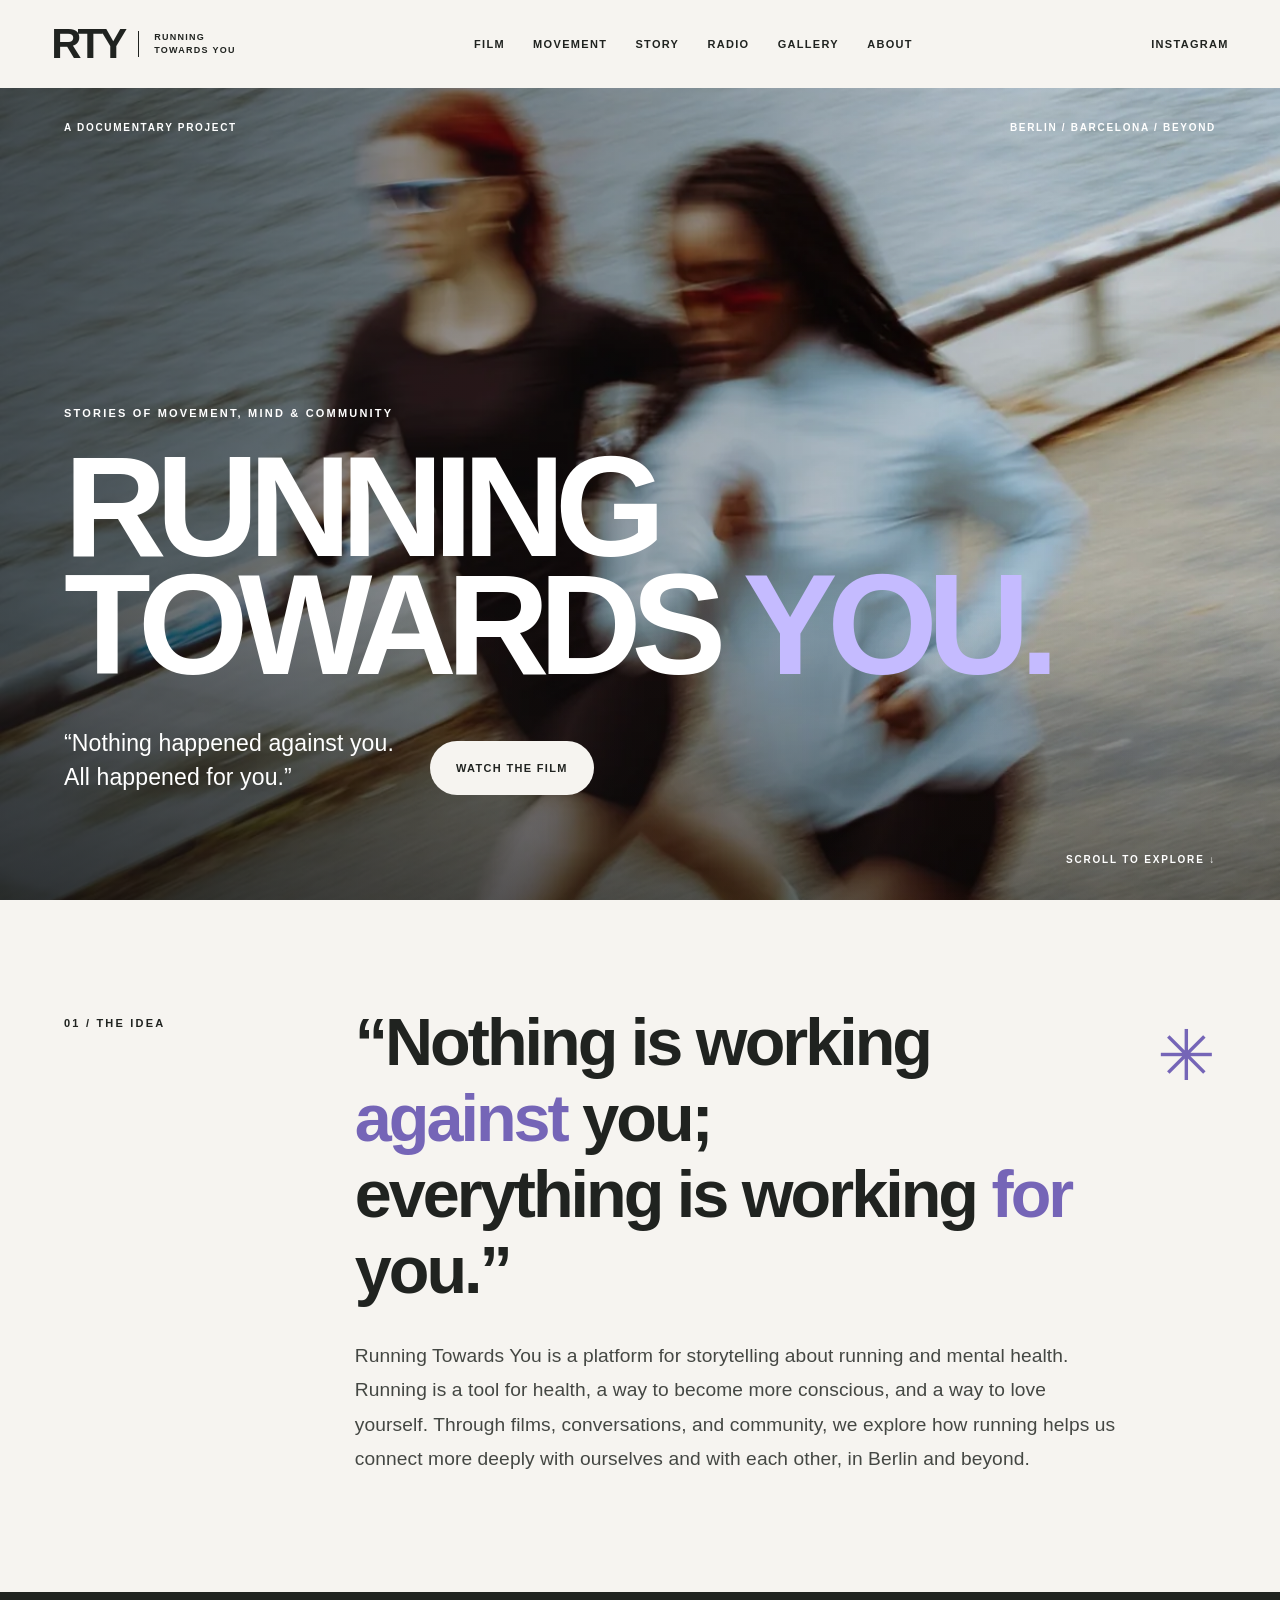
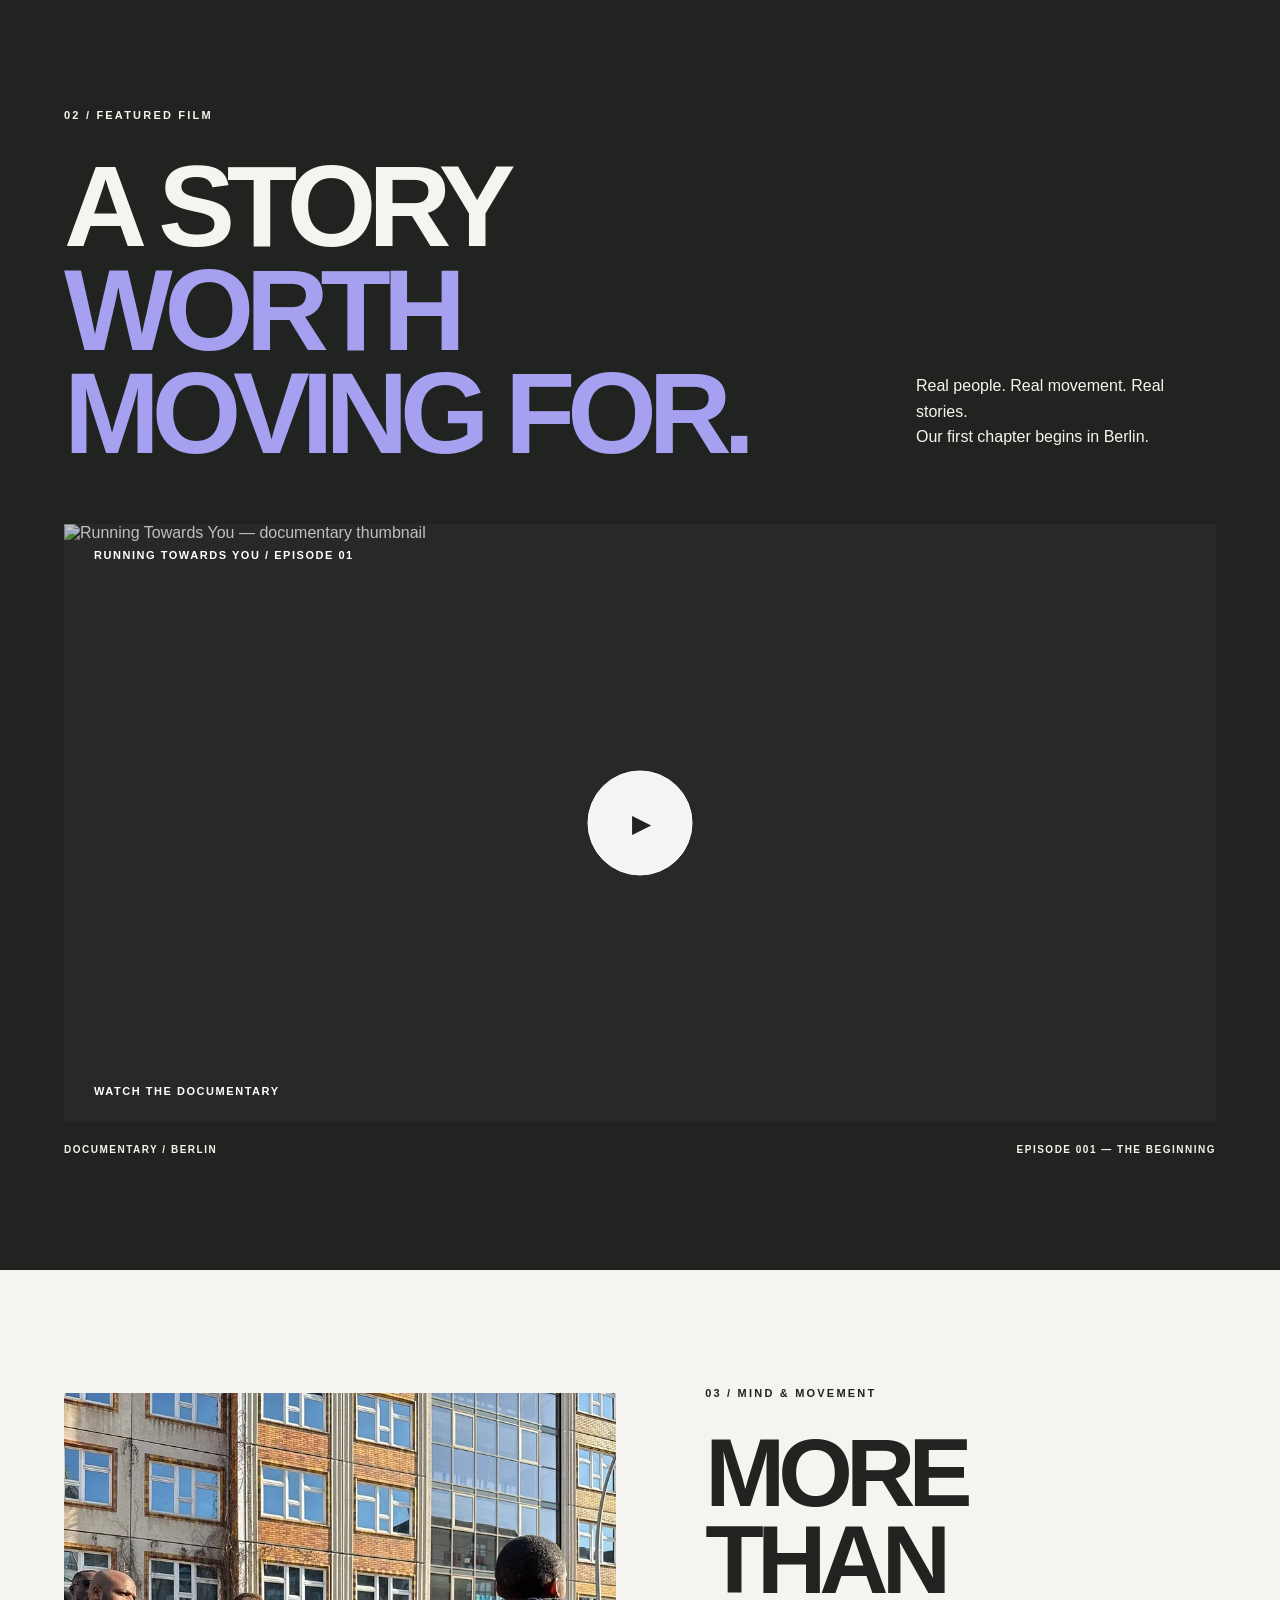
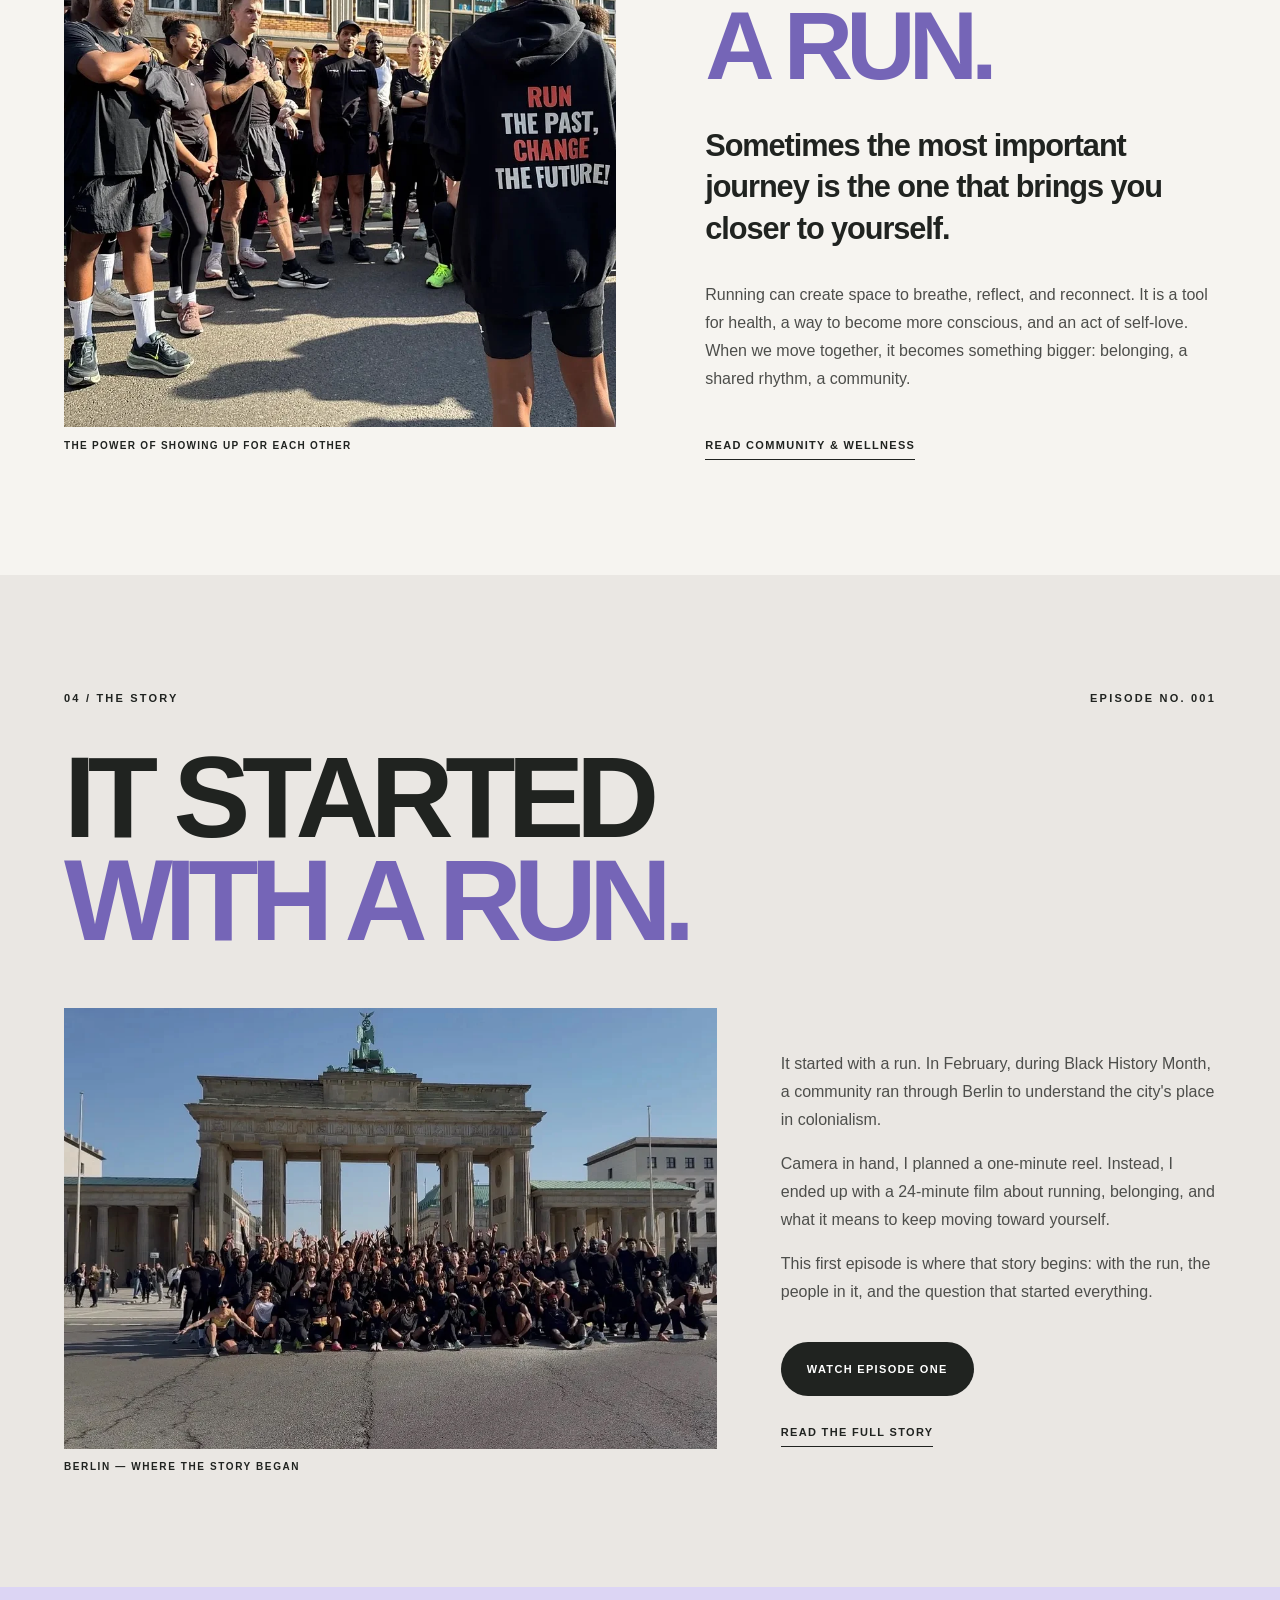
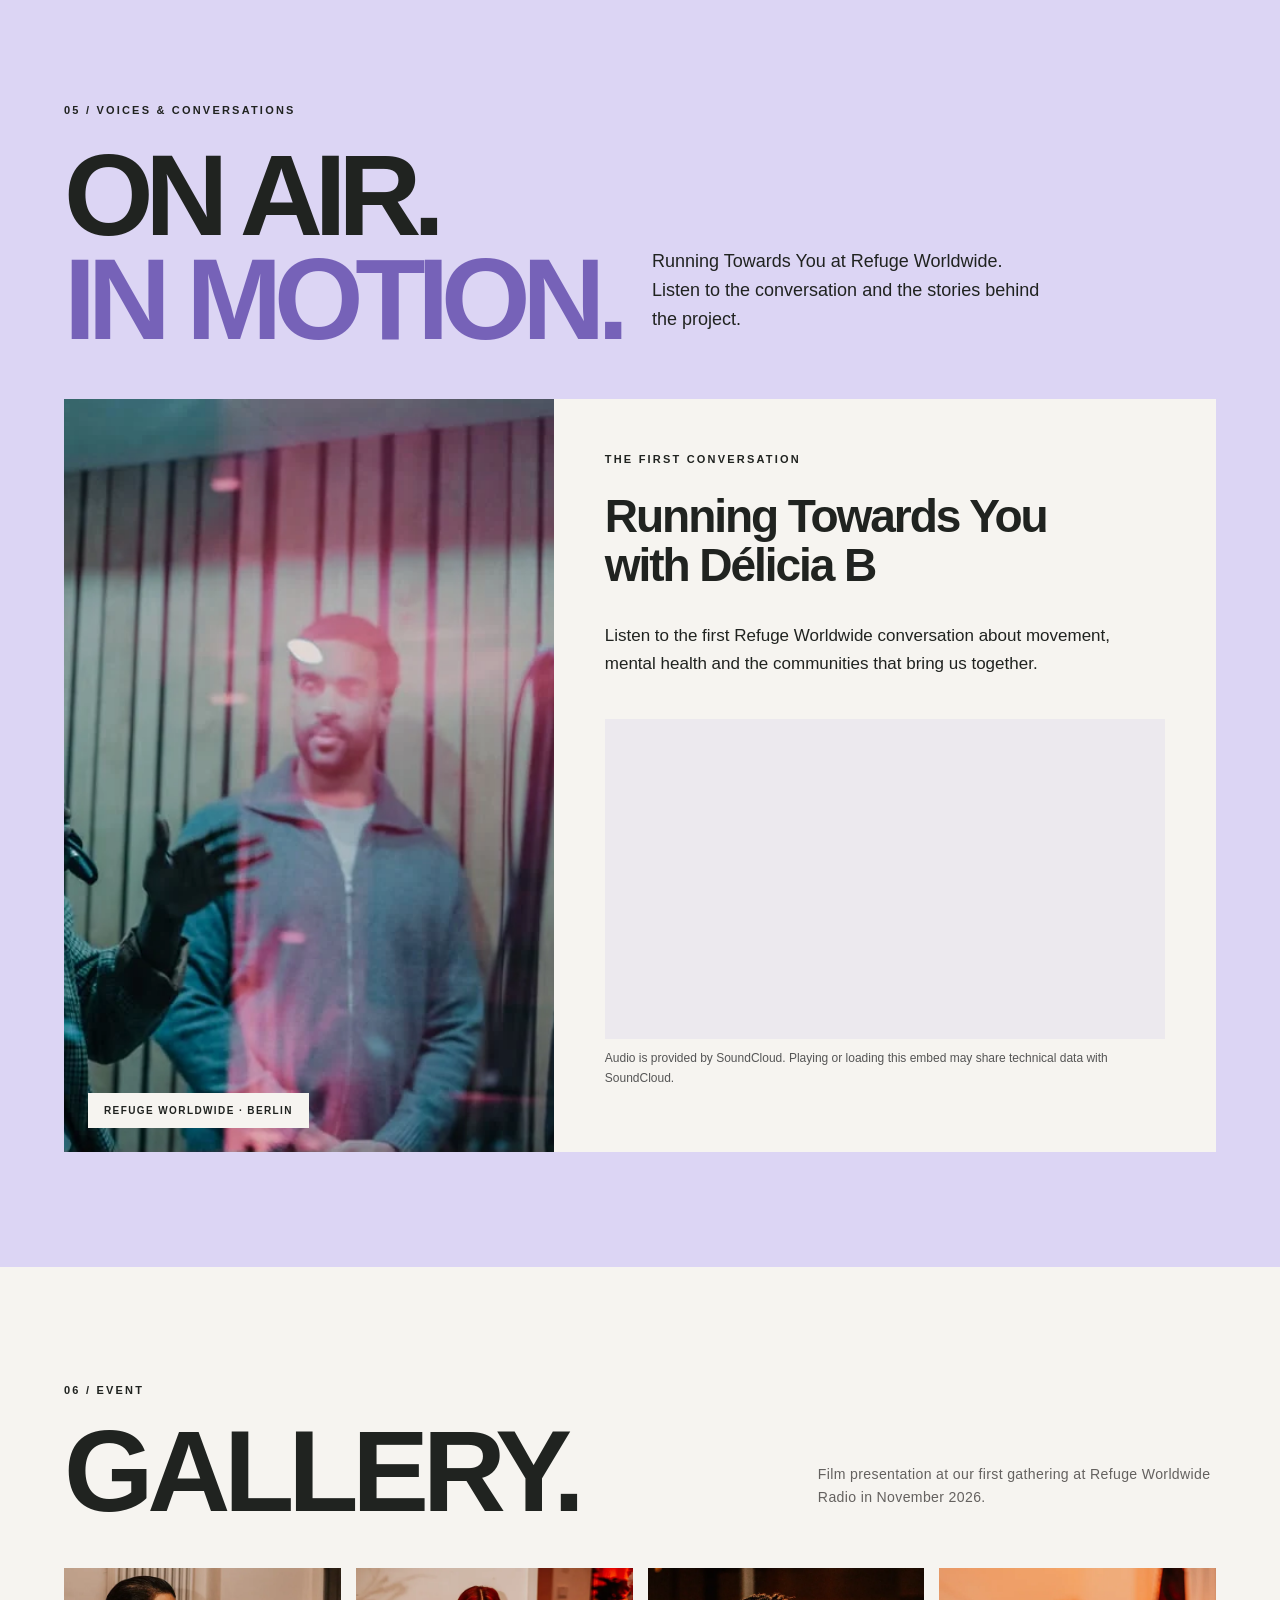
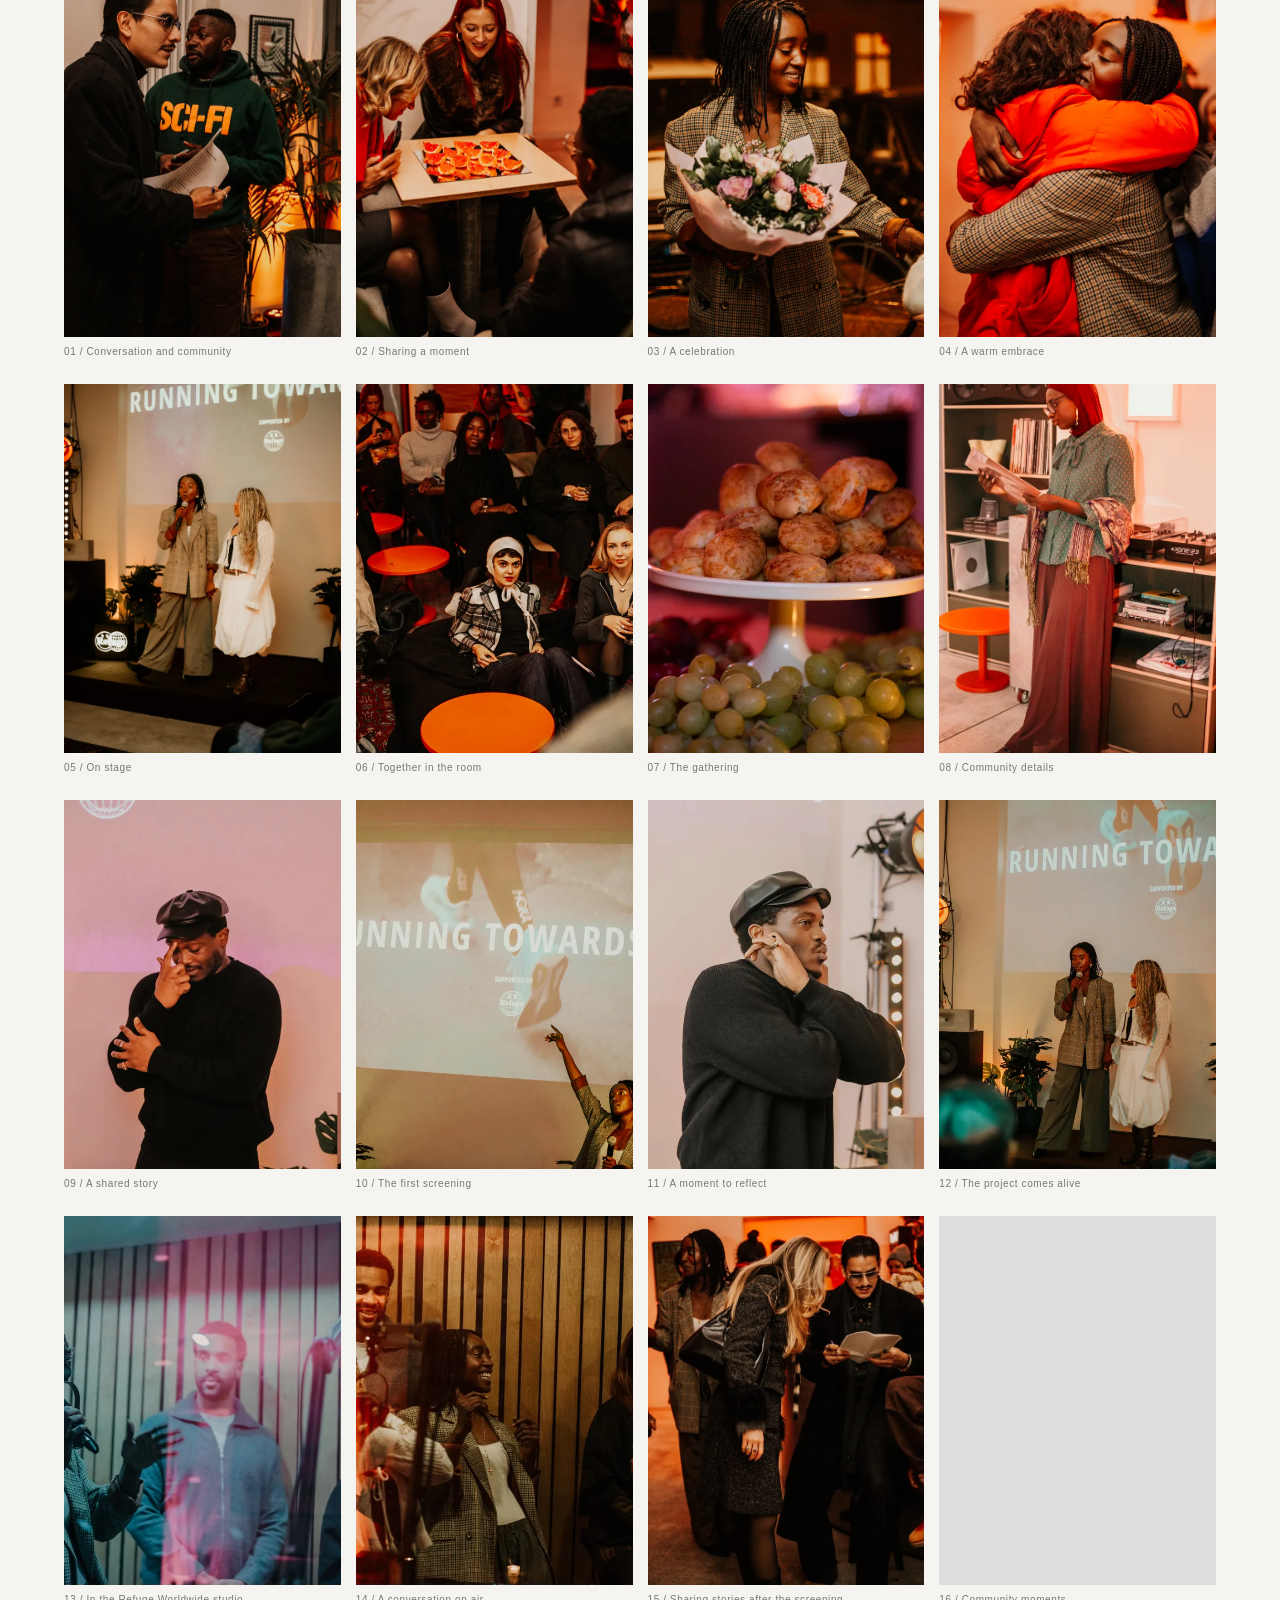
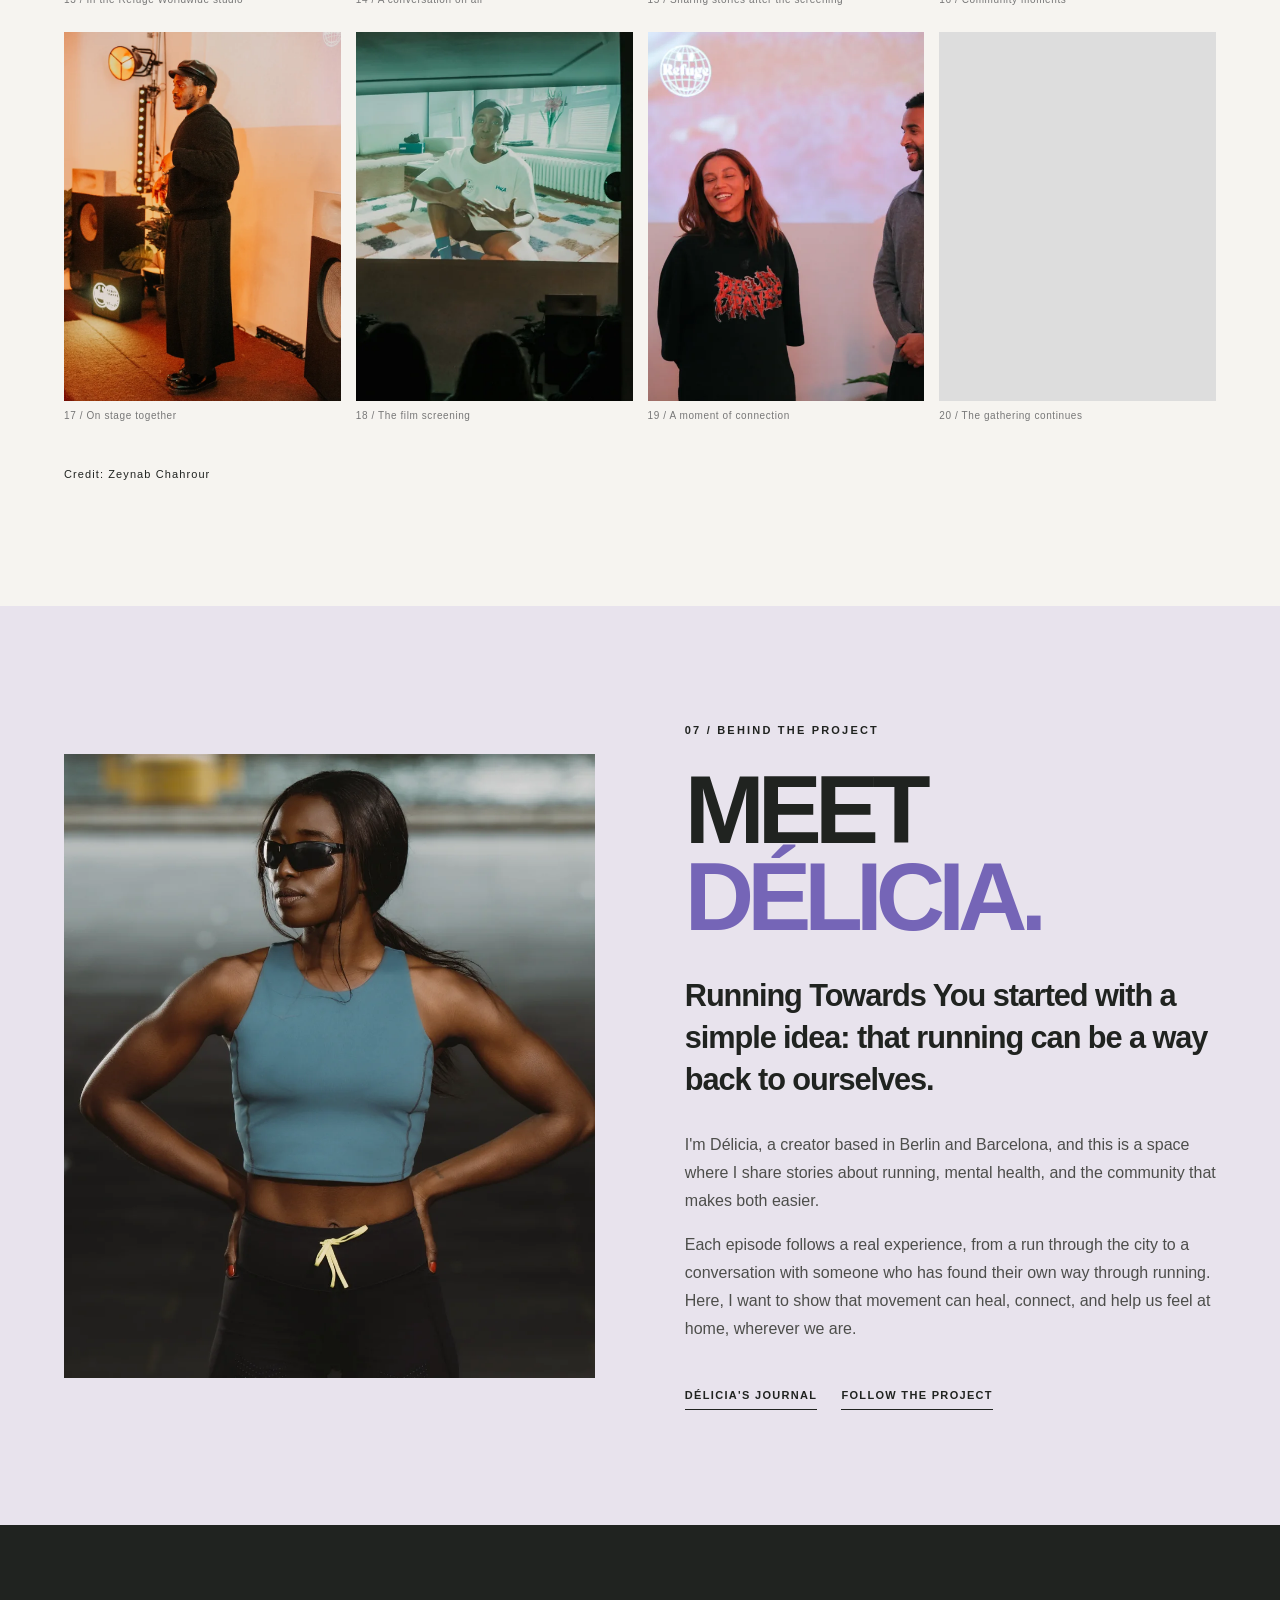
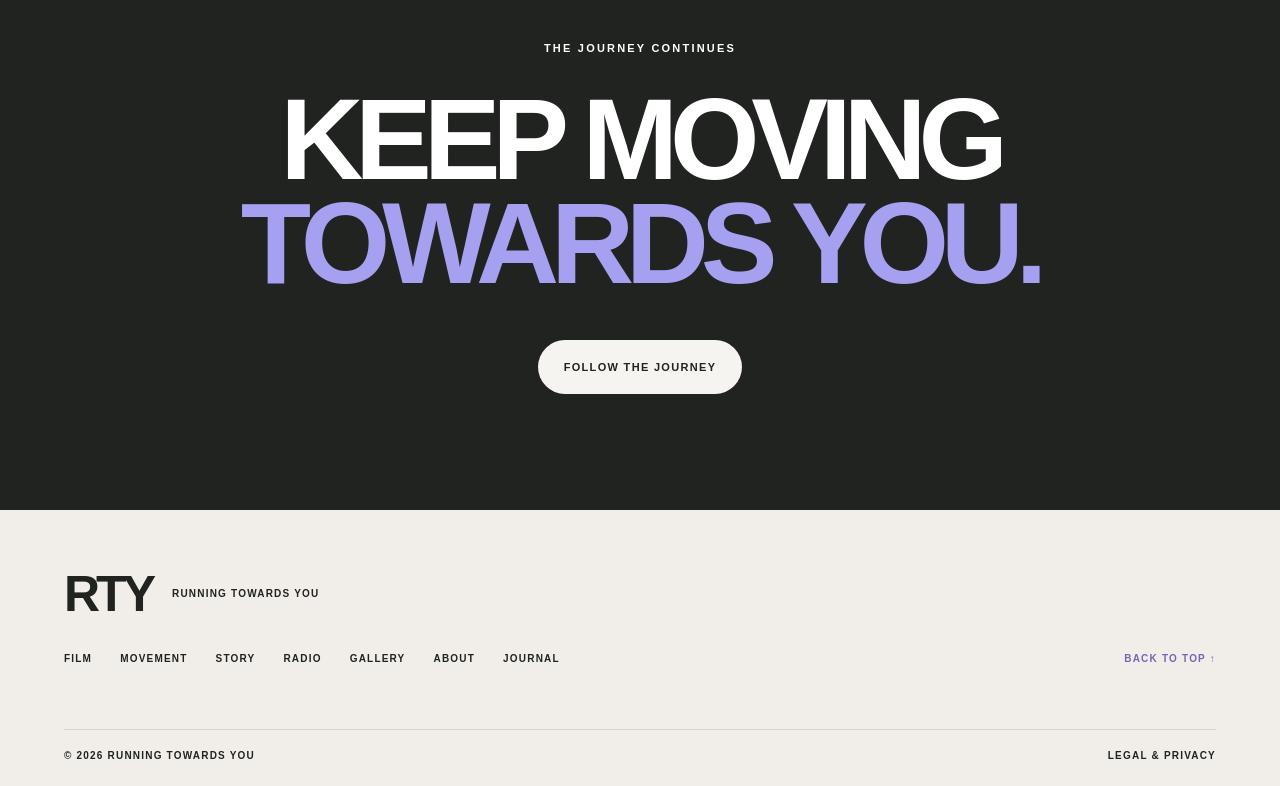
==== commit e0969fbf: "Replace image source with YouTube thumbnail" ====
--- a/index.html
+++ b/index.html
@@ -109,9 +109,10 @@
         </div>
         <div class="video-frame" id="videoFrame">
           <img
-            src="assets/rtd1.webp"
-            alt="Two women running together by the river"
-            loading="lazy"
+  src="https://i.ytimg.com/vi/q-qYZlgJaJI/hqdefault.jpg"
+  alt="Running Towards You — documentary thumbnail"
+  loading="lazy"
+>
           />
           <div class="video-tint"></div>
           <span class="video-top">RUNNING TOWARDS YOU / EPISODE 01</span
--- a/styles.css
+++ b/styles.css
@@ -22,3 +22,31 @@
 
 /* V6: understated gallery subtitle and color-only link interactions */
 .gallery-heading p{font-size:clamp(13px,1.1vw,15px);line-height:1.65;letter-spacing:.025em;color:#64615f}.gallery-heading h2{letter-spacing:-.055em}.button,.underlink,.instagram,.gallery-open{transition:background-color .2s ease,color .2s ease,border-color .2s ease}.button:hover{transform:none}.button-light:hover{background:var(--violet);color:var(--ink)}.button-dark:hover{background:var(--violet-deep);color:#fff}.underlink:hover,.instagram:hover{color:var(--violet-deep)}.gallery-open:hover{background:var(--violet)}
+
+.contact-email-btn {
+  display: inline-flex;
+  align-items: center;
+  padding: 0.85rem 1.4rem;
+  margin-top: 0.75rem;
+
+  background: transparent;
+  color: #29252e;
+  border: 1px solid currentColor;
+  border-radius: 100px;
+
+  font: inherit;
+  font-size: 0.9rem;
+  
+
+  transition: background 0.25s ease, color 0.25s ease;
+}
+
+.contact-email-btn:hover {
+  background: #29252e;
+  color: #fff;
+}
+
+.contact-email-btn:focus-visible {
+  outline: 2px solid #7757b8;
+  outline-offset: 4px;
+}
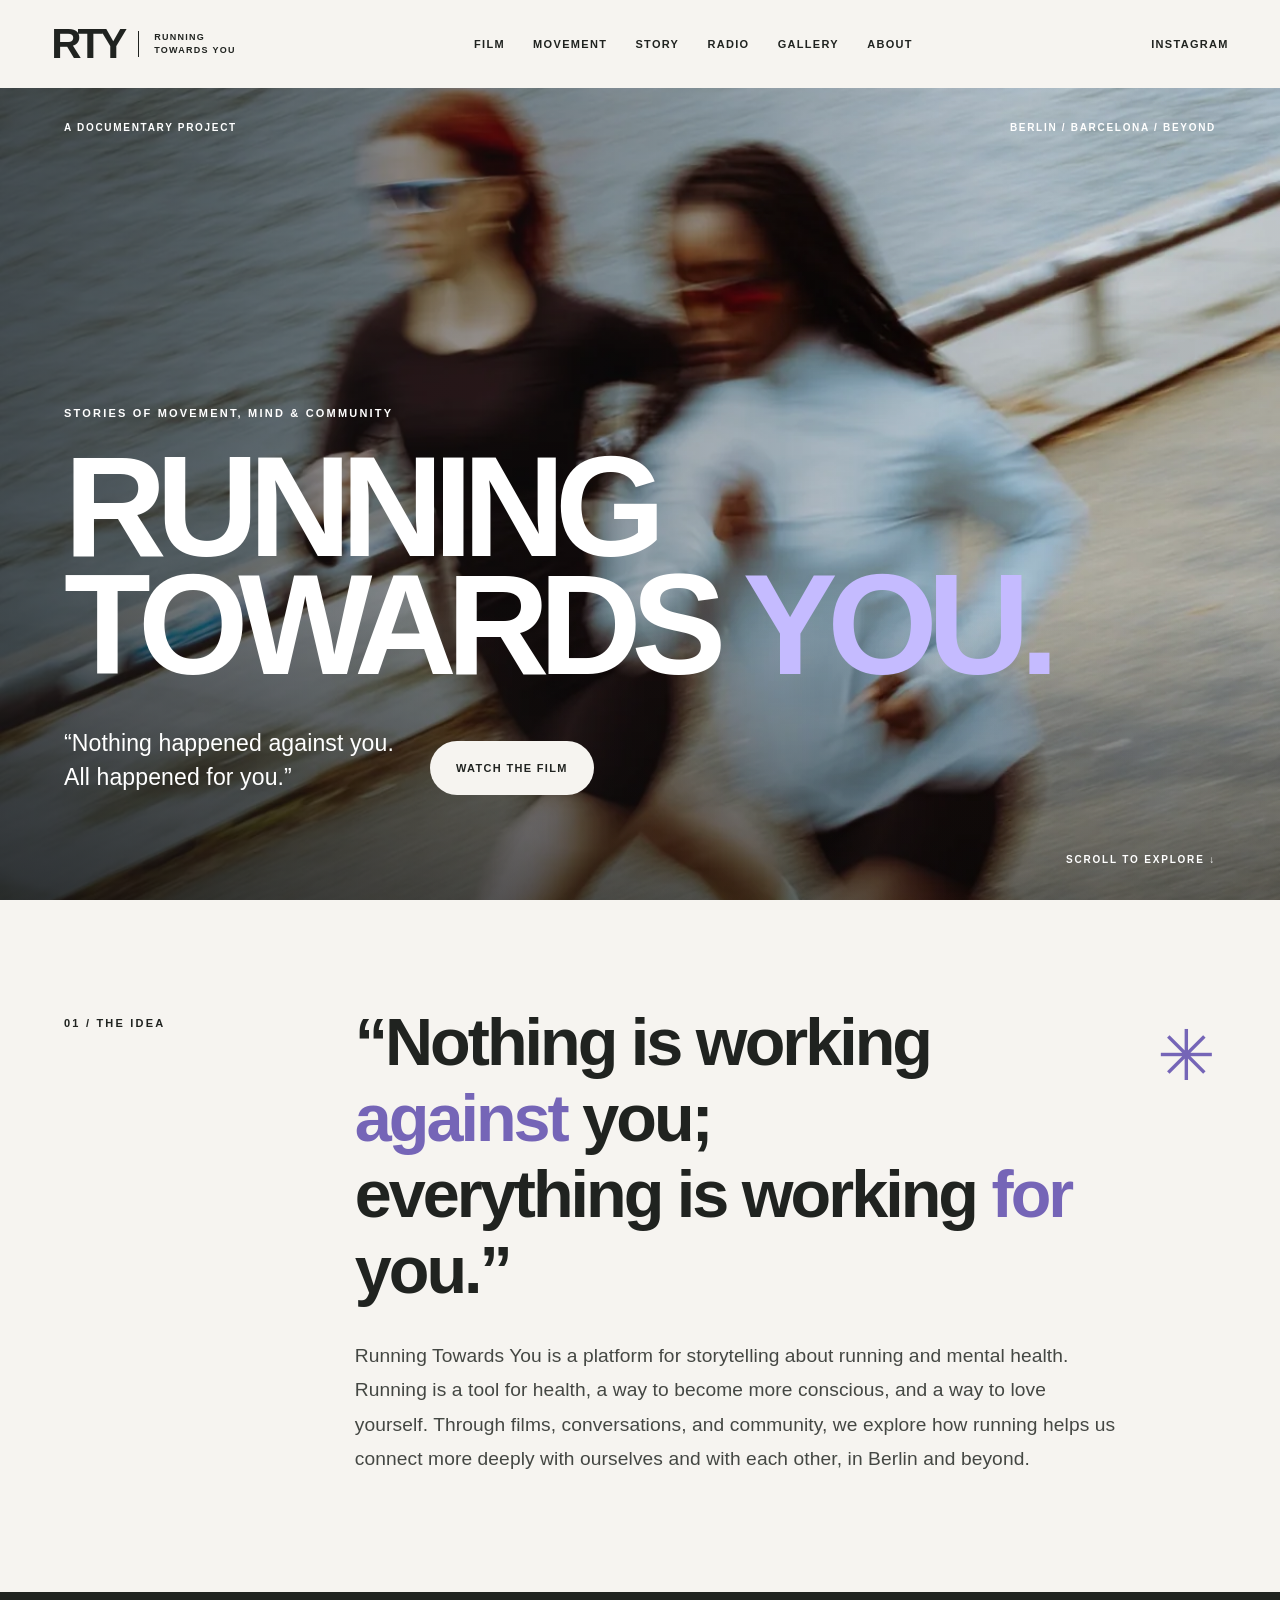
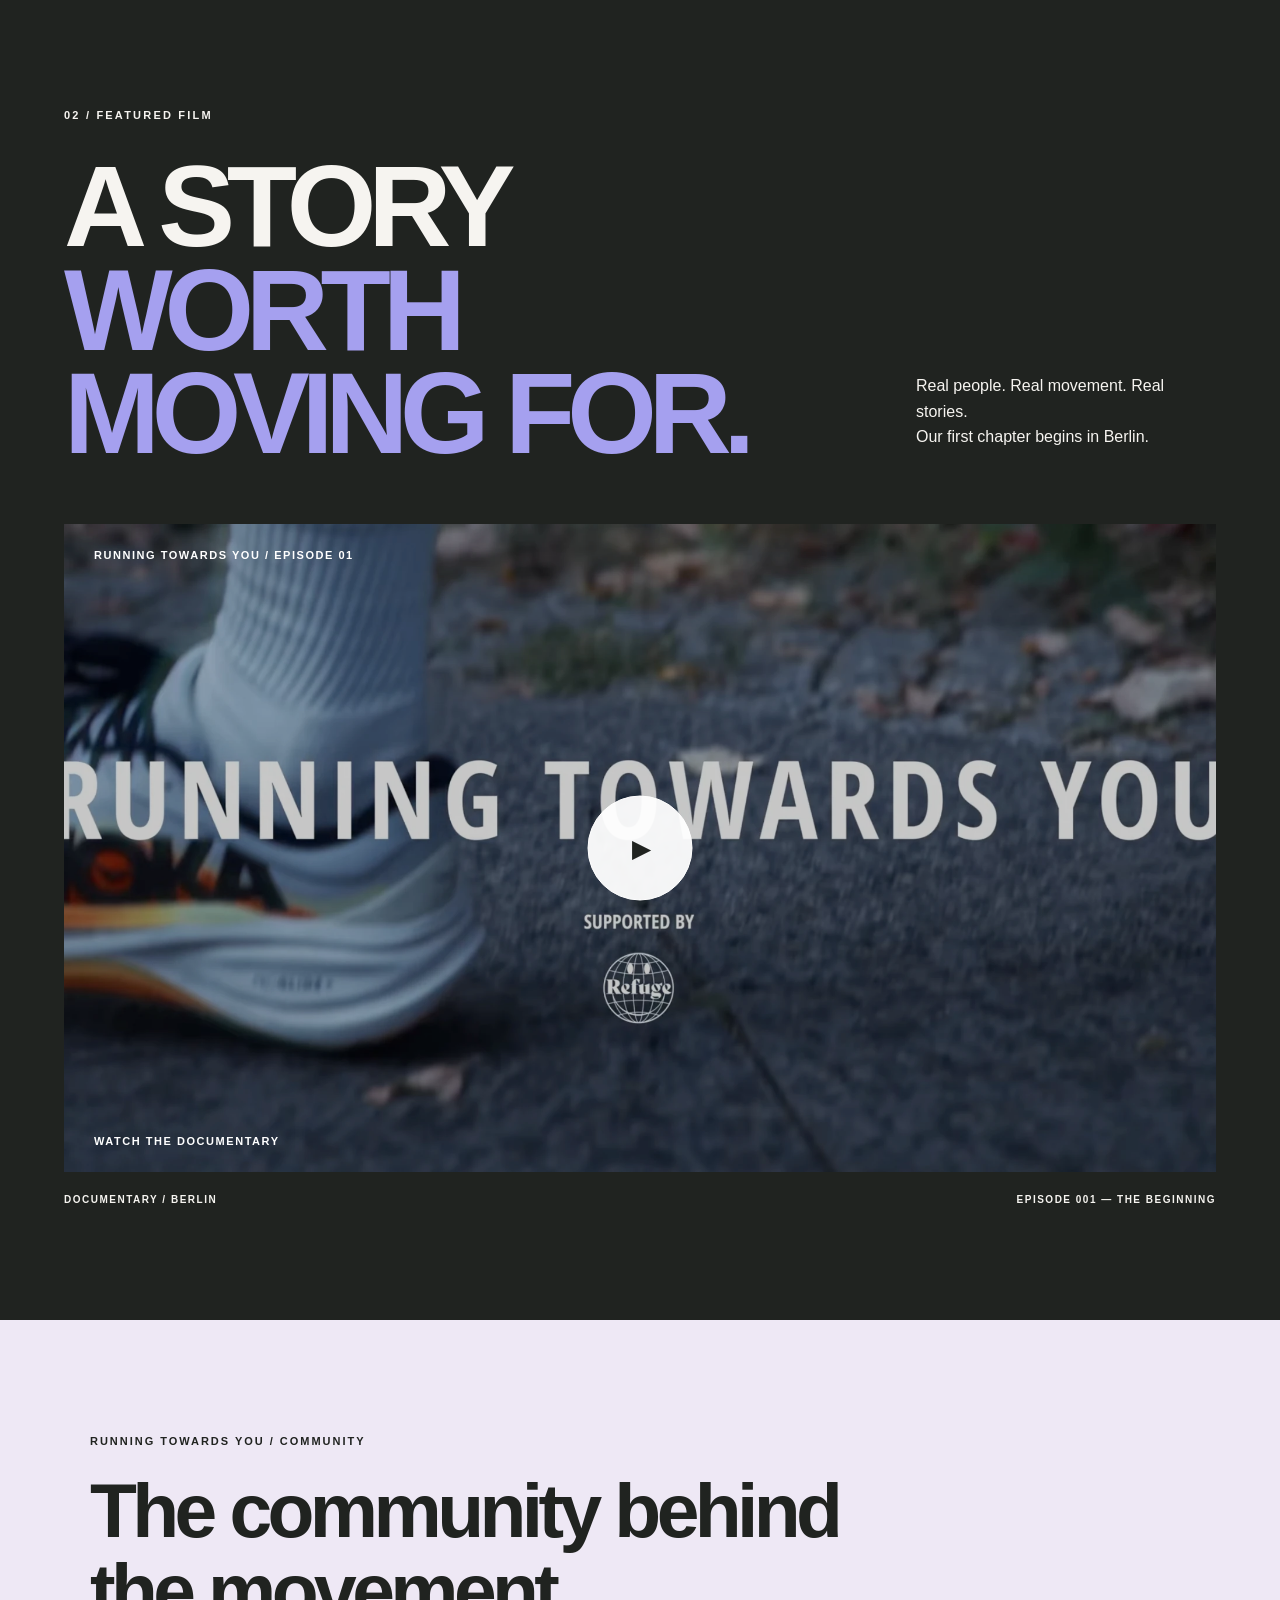
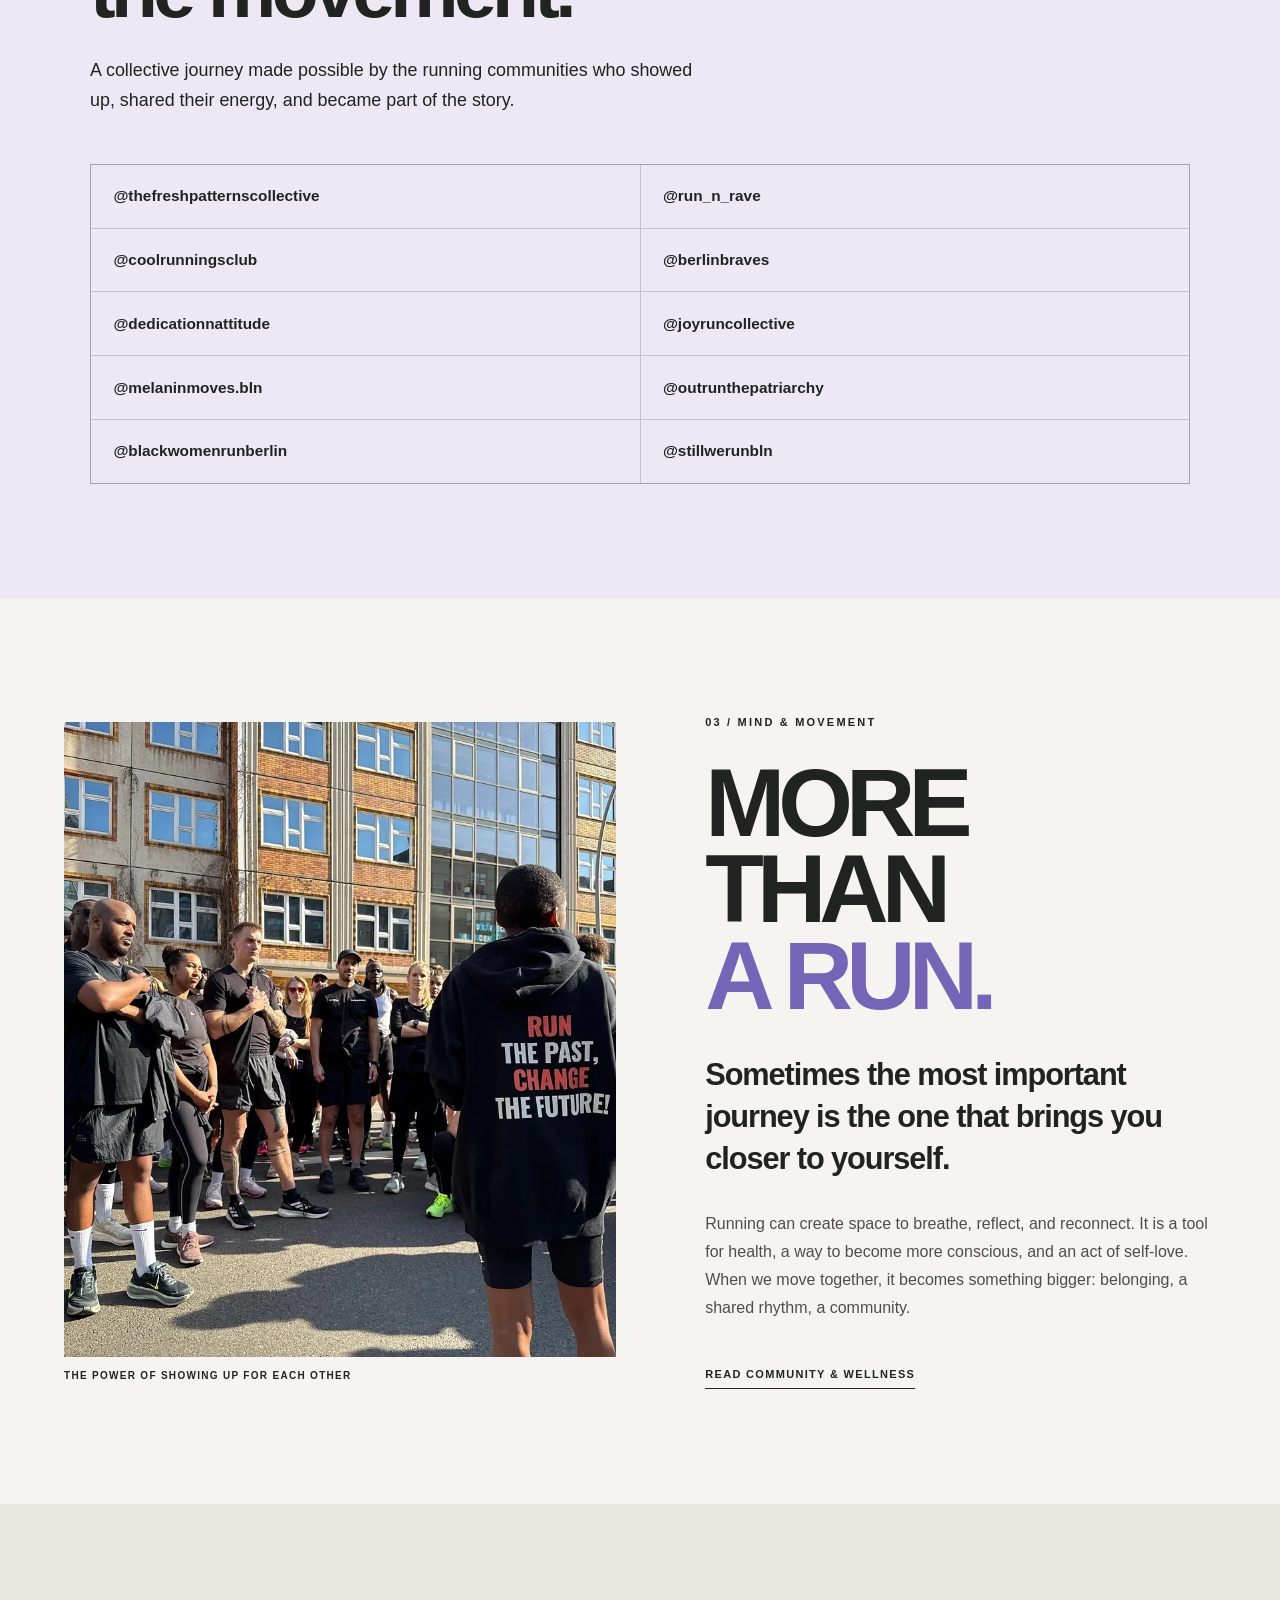
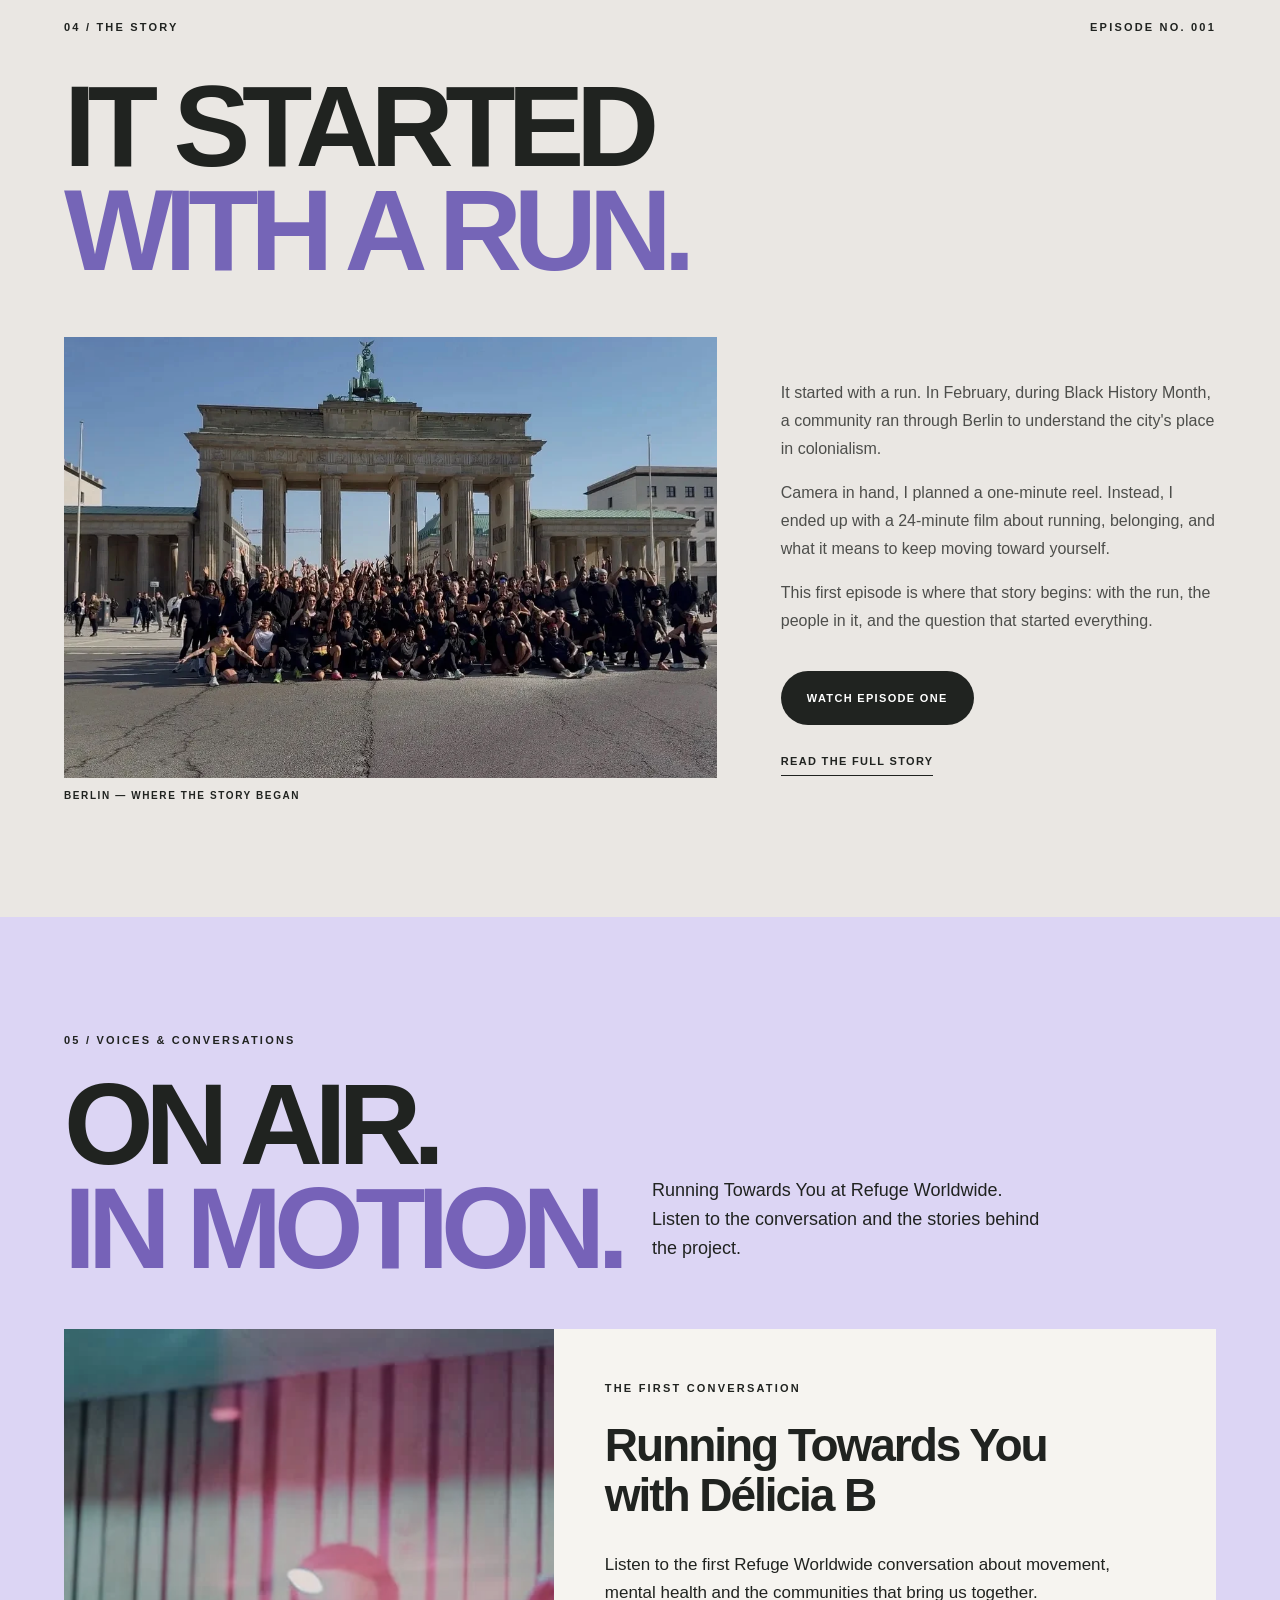
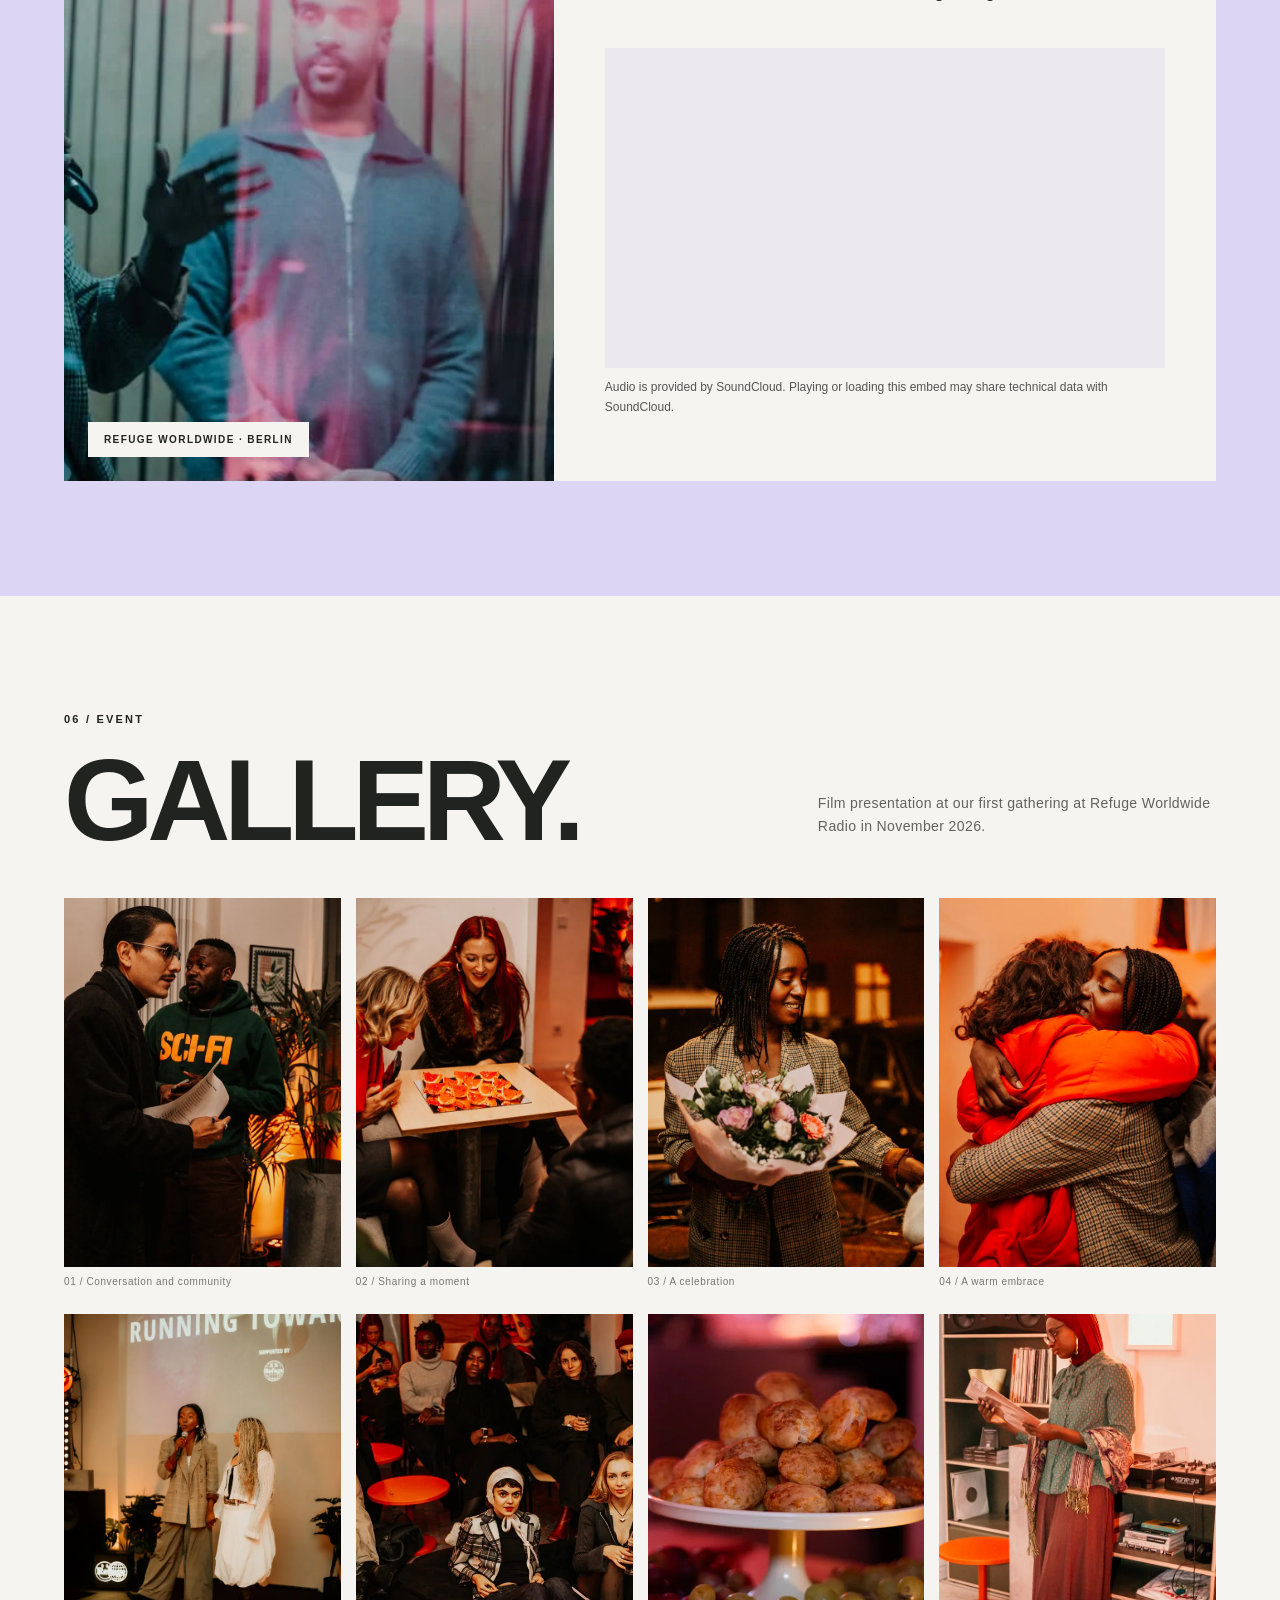
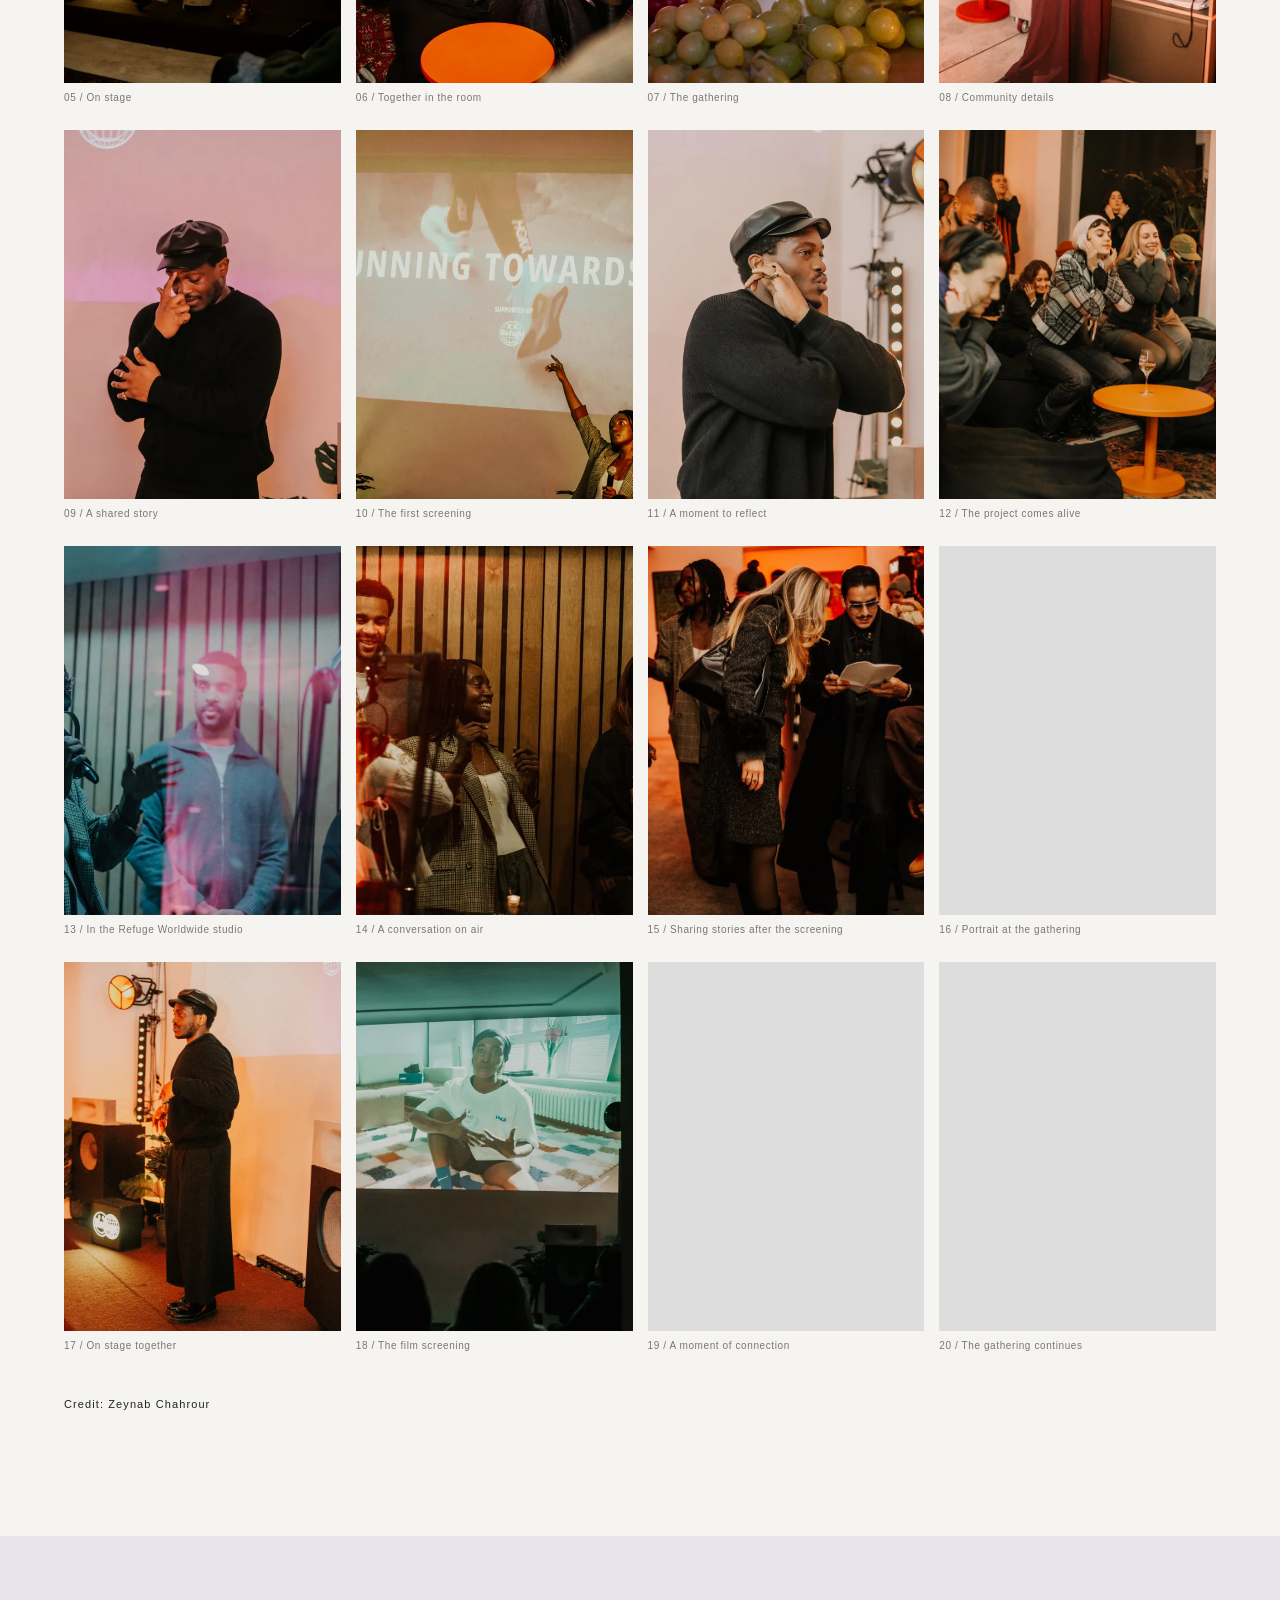
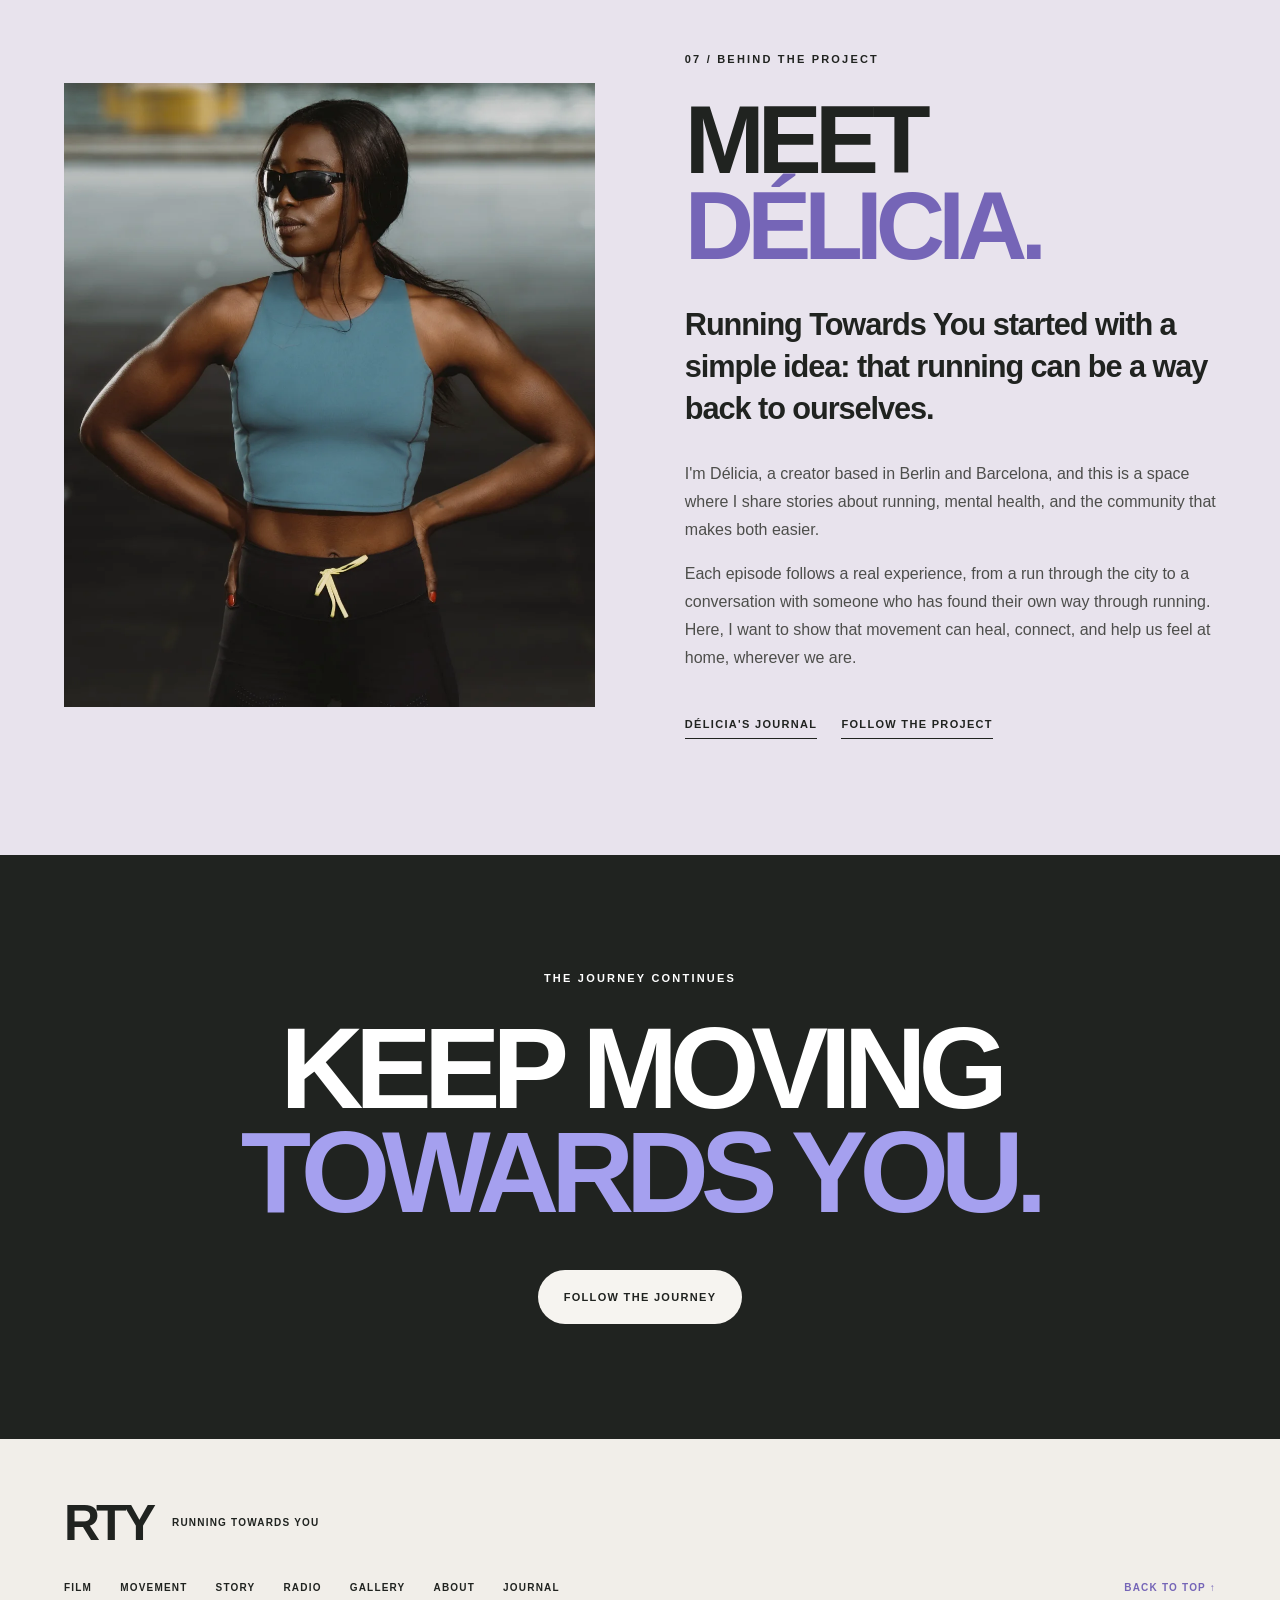
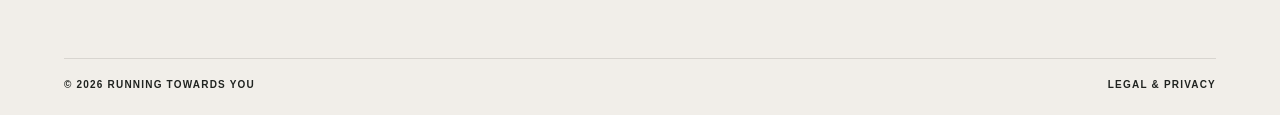
==== commit 724ce743: "RTY V7 — community, video and gallery refinements" ====
--- a/index.html
+++ b/index.html
@@ -26,6 +26,7 @@
     <link rel="apple-touch-icon" href="apple-touch-icon.png" />
   </head>
   <body>
+    <!-- Navigation, documentary, community, gallery and footer follow. -->
     <a class="skip" href="#main">Skip to content</a>
     <header class="header" id="top">
       <a class="brand" href="#top" aria-label="Running Towards You, home"
@@ -107,27 +108,53 @@
             begins in Berlin.
           </p>
         </div>
+        <!-- Documentary poster: the YouTube player loads only after a click. -->
         <div class="video-frame" id="videoFrame">
           <img
-  src="https://i.ytimg.com/vi/q-qYZlgJaJI/hqdefault.jpg"
-  alt="Running Towards You — documentary thumbnail"
-  loading="lazy"
->
+            src="assets/documentary-poster.webp"
+            alt="Running Towards You documentary poster, showing a running shoe and Refuge Worldwide credit"
+            loading="lazy"
+            width="1653"
+            height="928"
           />
-          <div class="video-tint"></div>
-          <span class="video-top">RUNNING TOWARDS YOU / EPISODE 01</span
-          ><button
+          <div class="video-tint" aria-hidden="true"></div>
+          <span class="video-top">RUNNING TOWARDS YOU / EPISODE 01</span>
+          <button
             class="play"
             id="videoButton"
             type="button"
-            aria-label="Play Running Towards You documentary on YouTube"
+            aria-label="Play Running Towards You documentary"
           >
-            ▶</button
-          ><span class="video-bottom">WATCH THE DOCUMENTARY</span>
+            <span aria-hidden="true">▶</span>
+          </button>
+          <span class="video-bottom">WATCH THE DOCUMENTARY</span>
         </div>
         <div class="film-meta">
           <span>DOCUMENTARY / BERLIN</span
           ><span>EPISODE 001 — THE BEGINNING</span>
+        </div>
+      </section>
+      <!-- Running clubs featured in Episode 01. Edit the Instagram links here. -->
+      <section class="running-community section-pad" aria-labelledby="community-title">
+        <div class="community-inner">
+          <p class="community-eyebrow">RUNNING TOWARDS YOU / COMMUNITY</p>
+          <h2 id="community-title">The community behind the movement.</h2>
+          <p class="community-intro">
+            A collective journey made possible by the running communities who
+            showed up, shared their energy, and became part of the story.
+          </p>
+          <div class="community-links">
+            <a href="https://www.instagram.com/thefreshpatternscollective/" target="_blank" rel="noopener noreferrer">@thefreshpatternscollective <span aria-hidden="true"></span></a>
+            <a href="https://www.instagram.com/run_n_rave/" target="_blank" rel="noopener noreferrer">@run_n_rave <span aria-hidden="true"></span></a>
+            <a href="https://www.instagram.com/coolrunningsclub/" target="_blank" rel="noopener noreferrer">@coolrunningsclub <span aria-hidden="true"></span></a>
+            <a href="https://www.instagram.com/berlinbraves/" target="_blank" rel="noopener noreferrer">@berlinbraves <span aria-hidden="true"></span></a>
+            <a href="https://www.instagram.com/dedicationnattitude/" target="_blank" rel="noopener noreferrer">@dedicationnattitude <span aria-hidden="true"></span></a>
+            <a href="https://www.instagram.com/joyruncollective/" target="_blank" rel="noopener noreferrer">@joyruncollective <span aria-hidden="true"></span></a>
+            <a href="https://www.instagram.com/melaninmoves.bln/" target="_blank" rel="noopener noreferrer">@melaninmoves.bln <span aria-hidden="true"></span></a>
+            <a href="https://www.instagram.com/outrunthepatriarchy/" target="_blank" rel="noopener noreferrer">@outrunthepatriarchy <span aria-hidden="true"></span></a>
+            <a href="https://www.instagram.com/blackwomenrunberlin/" target="_blank" rel="noopener noreferrer">@blackwomenrunberlin <span aria-hidden="true"></span></a>
+            <a href="https://www.instagram.com/stillwerunbln/" target="_blank" rel="noopener noreferrer">@stillwerunbln <span aria-hidden="true"></span></a>
+          </div>
         </div>
       </section>
       <section class="movement section-pad" id="movement">
@@ -495,17 +522,17 @@
             <button
               class="gallery-open"
               type="button"
-              data-full="assets/rtyouwblu23-4669.webp"
+              data-full="assets/rtyou11-4508.webp"
               aria-label="Enlarge photo 20: Community moments"
             >
               <img
-                src="assets/rtyouwblu23-4669.webp"
-                alt="Community moments"
-                loading="lazy"
-                decoding="async"
-              />
-            </button>
-            <figcaption>16 / Community moments</figcaption>
+                src="assets/rtyou11-4508.webp"
+                alt="Portrait of a guest seated indoors at the gathering"
+                loading="lazy"
+                decoding="async"
+              />
+            </button>
+            <figcaption>16 / Portrait at the gathering</figcaption>
           </figure>
           <figure class="gallery-item">
             <button
--- a/styles.css
+++ b/styles.css
@@ -1,43 +1,1256 @@
-@font-face{font-family:ArialLocal;src:local("Arial")} :root{--ink:#202320;--paper:#f6f4f0;--violet:#a5a0ef;--violet-deep:#7565b7;--line:#d8d5d0;--max:1540px}*{box-sizing:border-box}html{scroll-behavior:smooth;scroll-padding-top:85px}body{margin:0;background:var(--paper);color:var(--ink);font-family:Arial,Helvetica,sans-serif;-webkit-font-smoothing:antialiased}a{color:inherit;text-decoration:none}button{font:inherit;cursor:pointer}img{display:block;max-width:100%}::selection{background:var(--violet);color:var(--ink)}:focus-visible{outline:3px solid #7565b7;outline-offset:5px}.skip{position:fixed;top:-100px;left:12px;z-index:1000;background:#fff;padding:12px}.skip:focus{top:12px}.header{height:88px;display:flex;align-items:center;justify-content:space-between;padding:0 clamp(20px,4vw,70px);background:var(--paper);position:relative;z-index:20;gap:30px}.brand{display:flex;align-items:center;gap:15px;white-space:nowrap}.brand strong{font-size:42px;font-weight:900;letter-spacing:-.095em;line-height:1}.brand>span{font-size:9px;font-weight:800;letter-spacing:.14em;line-height:1.45;border-left:1px solid var(--ink);padding-left:15px}.nav{display:flex;gap:clamp(15px,2.2vw,38px)}.nav a,.instagram{font-size:11px;font-weight:800;letter-spacing:.12em;text-transform:uppercase}.nav a:hover,.instagram:hover,.underlink:hover{color:var(--violet-deep)}.header-right{display:flex;align-items:center;gap:25px}.menu-button{display:none;border:0;background:transparent;padding:10px;width:43px}.menu-button span{display:block;height:2px;background:var(--ink);margin:6px 0;transition:transform .2s}.section-pad{padding:clamp(76px,9vw,150px) clamp(22px,5vw,90px)}.kicker,.eyebrow,.tiny{font-size:11px;letter-spacing:.2em;font-weight:800;line-height:1.6}.kicker{display:block}.hero{height:min(860px,calc(100svh - 88px));min-height:610px;position:relative;color:#fff;overflow:hidden}.hero-photo{width:100%;height:100%;object-fit:cover;object-position:center 45%;position:absolute;inset:0}.hero-overlay{position:absolute;inset:0;background:linear-gradient(90deg,rgba(13,17,20,.68),rgba(12,15,17,.14) 80%),linear-gradient(0deg,rgba(8,8,8,.48),transparent 38%)}.hero-topline{position:absolute;top:34px;left:5vw;right:5vw;display:flex;justify-content:space-between;gap:15px;font-size:10px;font-weight:800;letter-spacing:.17em}.hero-copy{position:absolute;left:5vw;right:5vw;bottom:105px}.light{color:#fff}.hero h1{font-size:clamp(67px,11.1vw,196px);letter-spacing:-.072em;line-height:.83;margin:25px 0 42px;font-weight:900;max-width:1500px}.hero h1 em{font-style:normal;color:#c5bbff}.hero-bottom{display:flex;align-items:end;gap:36px}.hero-bottom p{font-size:clamp(16px,1.65vw,24px);line-height:1.45;margin:0;max-width:450px}.button{display:inline-flex;align-items:center;justify-content:space-between;gap:36px;border-radius:99px;padding:18px 25px;font-size:11px;font-weight:800;letter-spacing:.12em;border:1px solid transparent;min-height:54px;white-space:nowrap}.button-light{background:var(--paper);color:var(--ink)}.button-dark{background:var(--ink);color:#fff}.button:hover{transform:translateY(-2px)}.scroll-cue{position:absolute;right:5vw;bottom:35px;font-size:10px;letter-spacing:.18em;font-weight:800}.intro{min-height:460px;display:grid;grid-template-columns:1fr 3fr auto;gap:35px;align-items:start}.intro-quote{font-size:clamp(35px,5.2vw,89px);line-height:1.11;letter-spacing:-.06em;font-weight:800;margin:-10px 0 30px}.intro-quote em,h2 em{font-style:normal;color:var(--violet-deep)}.intro-note{font-size:15px;color:#62625e}.spark{font-size:70px;color:var(--violet-deep)}.dark{background:var(--ink);color:var(--paper)}.section-heading{display:grid;grid-template-columns:1fr auto;gap:20px;margin-bottom:58px}.section-heading .kicker{grid-column:1/-1}.section-heading h2{margin:10px 0 0}.section-heading>p{align-self:end;font-size:16px;line-height:1.6;max-width:300px}h2{font-size:clamp(56px,9vw,150px);letter-spacing:-.072em;line-height:.9;font-weight:900;margin:0}.film h2 em{color:var(--violet)}.video-frame{aspect-ratio:16/8.3;position:relative;overflow:hidden;background:#333}.video-frame>img{width:100%;height:100%;object-fit:cover;object-position:center 45%}.video-tint{position:absolute;inset:0;background:rgba(0,0,0,.22);pointer-events:none}.video-top,.video-bottom{position:absolute;left:30px;color:white;font-size:11px;letter-spacing:.14em;font-weight:800}.video-top{top:25px}.video-bottom{bottom:25px}.play{position:absolute;top:50%;left:50%;transform:translate(-50%,-50%);width:105px;height:105px;border:1px solid white;border-radius:50%;background:rgba(255,255,255,.95);color:var(--ink);font-size:25px;padding-left:8px}.play:hover{background:var(--violet)}.video-frame iframe{width:100%;height:100%;border:0;position:absolute;inset:0}.film-meta{display:flex;justify-content:space-between;gap:20px;padding-top:22px;font-size:10px;font-weight:800;letter-spacing:.15em}.movement{display:grid;grid-template-columns:1.08fr 1fr;gap:clamp(35px,7vw,120px);align-items:center}.movement-image{position:relative}.movement-image img{width:100%;aspect-ratio:4/4.6;object-fit:cover}.movement-image span{display:block;padding-top:13px;font-size:10px;font-weight:800;letter-spacing:.13em}.movement h2,.about h2{font-size:clamp(65px,7.5vw,130px);margin:28px 0 35px}.movement-text>p,.about-copy>p,.story-copy>p{font-size:clamp(15px,1.25vw,19px);line-height:1.75;max-width:650px;color:#4d4e4b}.movement-text .lead,.about-copy .lead{font-size:clamp(23px,2.4vw,36px);line-height:1.36;letter-spacing:-.035em;font-weight:700;color:var(--ink)}.underlink{display:inline-block;border-bottom:1px solid currentColor;padding:8px 0;margin-top:22px;font-size:11px;letter-spacing:.12em;font-weight:800}.story{background:#eae7e3}.story-heading{display:flex;justify-content:space-between;align-items:center;margin-bottom:38px}.story h2{margin-bottom:55px}.story-layout{display:grid;grid-template-columns:1.5fr 1fr;gap:clamp(30px,5vw,85px);align-items:center}.story-photo{margin:0}.story-photo img{width:100%;aspect-ratio:1.48;object-fit:cover;object-position:center}.story-photo figcaption{font-size:10px;letter-spacing:.16em;font-weight:800;padding-top:12px}.story-copy .button{margin-top:20px}.story-copy .underlink{display:block;width:max-content}.radio{background:#dcd5f4}.radio-head{display:grid;grid-template-columns:1fr 1fr;gap:24px;align-items:end;margin-bottom:48px}.radio-head .kicker{grid-column:1/-1}.radio-head h2 em{color:#7662b8}.radio-head>p{max-width:400px;font-size:18px;line-height:1.6}.radio-player{display:grid;grid-template-columns:.75fr 1.25fr;background:var(--paper);min-height:410px}.radio-art{background:var(--ink);color:var(--violet);padding:38px;display:flex;flex-direction:column;justify-content:space-between}.radio-art>span{font-size:clamp(80px,11vw,165px);font-weight:900;letter-spacing:-.09em;line-height:.82}.radio-art small{color:white;letter-spacing:.17em;font-weight:800}.radio-info{padding:clamp(26px,5vw,80px);display:flex;flex-direction:column;align-items:flex-start;justify-content:center}.radio-info h3{font-size:clamp(28px,3.1vw,52px);letter-spacing:-.05em;line-height:1.1;margin:25px 0 10px}.radio-info p{font-size:16px;line-height:1.5}.audio-embed{width:100%;margin-top:18px}.audio-embed iframe{border:0;width:100%;height:166px}.gallery-heading{display:grid;grid-template-columns:1fr .55fr;align-items:end;gap:30px;margin-bottom:45px}.gallery-heading h2{margin-top:20px}.gallery-heading p{max-width:400px;line-height:1.6;font-size:17px}.gallery-grid{display:grid;grid-template-columns:repeat(4,minmax(0,1fr));gap:15px}.gallery-item{margin:0;min-width:0}.gallery-open{position:relative;border:0;background:#ddd;padding:0;display:block;width:100%;overflow:hidden}.gallery-open img{width:100%;aspect-ratio:3/4;object-fit:cover;transition:transform .35s}.gallery-open:hover img{transform:scale(1.04)}.gallery-zoom{position:absolute;right:13px;top:10px;color:#fff;font-size:24px;text-shadow:0 1px 5px #333}.gallery-item figcaption{font-size:10px;letter-spacing:.06em;color:#777;margin:9px 0 12px}.gallery-placeholder{aspect-ratio:3/4;background:#e9e5ee;border:1px dashed #c4b8d3;display:flex;flex-direction:column;align-items:center;justify-content:center;gap:12px;color:#9b8cb1}.gallery-placeholder span{font-size:42px;font-weight:900}.gallery-placeholder small{font-size:10px;letter-spacing:.18em;font-weight:800}.gallery-footnote{font-size:11px;letter-spacing:.1em;margin-top:35px}.about{display:grid;grid-template-columns:1fr 1fr;gap:clamp(40px,7vw,125px);align-items:center;background:#e8e3ed}.about-portrait img{width:100%;aspect-ratio:4/4.7;object-fit:cover;object-position:center top}.about-links{display:flex;flex-wrap:wrap;gap:24px}.closing{background:var(--ink);color:#fff;text-align:center}.closing h2{margin:30px auto 45px}.closing h2 em{color:var(--violet)}footer{padding:55px clamp(22px,5vw,90px) 25px;background:#f1eee9}.footer-brand{display:flex;align-items:center;gap:20px;font-size:50px;font-weight:900;letter-spacing:-.08em}.footer-brand span{font-size:10px;letter-spacing:.12em}.footer-links{display:flex;gap:24px;margin:30px 0 70px}.footer-links a,.footer-bottom{font-size:10px;font-weight:800;letter-spacing:.12em}.footer-bottom{display:flex;justify-content:space-between;gap:20px;border-top:1px solid var(--line);padding-top:20px}.lightbox{border:0;background:#171717;color:#fff;padding:55px 20px 20px;max-width:95vw;max-height:95vh}.lightbox::backdrop{background:rgba(0,0,0,.88)}.lightbox img{max-height:75vh;max-width:85vw;object-fit:contain}.lightbox p{font-size:12px;letter-spacing:.1em}.lightbox-close{position:absolute;right:15px;top:10px;color:#fff;border:0;background:transparent;font-size:25px}.legal-page{max-width:850px;margin:auto;min-height:65vh}.legal-page h1{font-size:clamp(45px,7vw,90px);letter-spacing:-.06em}.legal-page p{line-height:1.7}.legal-page .placeholder{background:#e9e2f2;padding:20px;border-left:4px solid var(--violet-deep)}@media(max-width:1100px){.nav{gap:14px}.nav a{font-size:10px}.instagram{display:none}.gallery-grid{grid-template-columns:repeat(3,1fr)}}@media(max-width:760px){.header{height:72px;padding:0 20px}.brand strong{font-size:36px}.brand>span{font-size:8px}.menu-button{display:block}.nav{display:none;position:absolute;top:72px;left:0;right:0;background:var(--paper);padding:20px 24px 30px;flex-direction:column;gap:0;box-shadow:0 15px 25px #0002}.nav.is-open{display:flex}.nav a{padding:14px 0;border-bottom:1px solid var(--line);font-size:15px}.hero{height:calc(100svh - 72px);min-height:550px}.hero-photo{object-position:53% center}.hero-overlay{background:linear-gradient(0deg,rgba(0,0,0,.75),rgba(0,0,0,.06) 80%)}.hero-topline{top:22px;left:22px;right:22px;font-size:8px}.hero-topline span{display:none}.hero-copy{left:22px;right:22px;bottom:95px}.hero h1{font-size:clamp(54px,12vw,91px);letter-spacing:-.07em;line-height:.92;margin:15px 0 28px}.hero-bottom{flex-direction:column;align-items:flex-start;gap:20px}.hero-bottom p{font-size:17px}.scroll-cue{right:22px;bottom:25px}.intro{grid-template-columns:1fr;min-height:0;gap:28px}.intro-quote{font-size:clamp(38px,8.8vw,68px)}.spark{display:none}.section-heading,.radio-head,.gallery-heading{display:block}.section-heading h2,.radio-head h2,.gallery-heading h2{margin:25px 0}.section-heading>p{margin-top:25px}.film h2{font-size:clamp(45px,9.4vw,90px)}.video-frame{aspect-ratio:4/3}.play{width:76px;height:76px}.video-top,.video-bottom{font-size:9px;left:15px}.film-meta{font-size:8px}.movement,.story-layout,.about,.radio-player{grid-template-columns:1fr}.movement-image img{aspect-ratio:4/3}.movement h2,.about h2{font-size:clamp(65px,13vw,105px)}.story h2,.radio h2,.gallery-section h2,.closing h2{font-size:clamp(51px,11vw,90px)}.story-layout{gap:30px}.story-photo img{aspect-ratio:1.25}.radio-art{min-height:260px}.radio-art>span{font-size:100px}.radio-info{padding:30px}.gallery-grid{grid-template-columns:repeat(2,minmax(0,1fr));gap:10px}.gallery-item figcaption{font-size:9px}.about-portrait img{aspect-ratio:4/3;object-position:center 30%}.footer-bottom{flex-direction:column}.footer-links{flex-wrap:wrap}.section-pad{padding:78px 22px}}@media(max-width:380px){.hero h1{font-size:50px}.gallery-grid{gap:7px}.intro-quote{font-size:35px}.radio-art>span{font-size:85px}}@media(prefers-reduced-motion:reduce){html{scroll-behavior:auto}*,*::before,*::after{animation-duration:.01ms!important;transition-duration:.01ms!important}}
-.footer-legal{display:inline-flex;gap:10px;flex-wrap:wrap;margin-left:14px}.footer-legal a:hover{text-decoration:underline}@media(max-width:760px){.footer-legal{margin-left:0;margin-top:12px;display:flex}}
+/*
+ * RUNNING TOWARDS YOU — STYLES
+ * ----------------------------
+ * Global design tokens and base styles come first.
+ * Each major page section has its own selectors.
+ * Responsive overrides are grouped in @media blocks.
+ * Keep new rules readable and avoid minification during development.
+ */
+
+@font-face {
+  font-family:ArialLocal;
+  src:local("Arial")
+}
+
+:root {
+  --ink:#202320;
+  --paper:#f6f4f0;
+  --violet:#a5a0ef;
+  --violet-deep:#7565b7;
+  --line:#d8d5d0;
+  --max:1540px
+}
+
+* {
+  box-sizing:border-box
+}
+
+html {
+  scroll-behavior:smooth;
+  scroll-padding-top:85px
+}
+
+body {
+  margin:0;
+  background:var(--paper);
+  color:var(--ink);
+  font-family:Arial,Helvetica,sans-serif;
+  -webkit-font-smoothing:antialiased
+}
+
+a {
+  color:inherit;
+  text-decoration:none
+}
+
+button {
+  font:inherit;
+  cursor:pointer
+}
+
+img {
+  display:block;
+  max-width:100%
+}
+
+::selection {
+  background:var(--violet);
+  color:var(--ink)
+}
+
+:focus-visible {
+  outline:3px solid #7565b7;
+  outline-offset:5px
+}
+
+.skip {
+  position:fixed;
+  top:-100px;
+  left:12px;
+  z-index:1000;
+  background:#fff;
+  padding:12px
+}
+
+.skip:focus {
+  top:12px
+}
+
+.header {
+  height:88px;
+  display:flex;
+  align-items:center;
+  justify-content:space-between;
+  padding:0 clamp(20px,4vw,70px);
+  background:var(--paper);
+  position:relative;
+  z-index:20;
+  gap:30px
+}
+
+.brand {
+  display:flex;
+  align-items:center;
+  gap:15px;
+  white-space:nowrap
+}
+
+.brand strong {
+  font-size:42px;
+  font-weight:900;
+  letter-spacing:-.095em;
+  line-height:1
+}
+
+.brand>span {
+  font-size:9px;
+  font-weight:800;
+  letter-spacing:.14em;
+  line-height:1.45;
+  border-left:1px solid var(--ink);
+  padding-left:15px
+}
+
+.nav {
+  display:flex;
+  gap:clamp(15px,2.2vw,38px)
+}
+
+.nav a,.instagram {
+  font-size:11px;
+  font-weight:800;
+  letter-spacing:.12em;
+  text-transform:uppercase
+}
+
+.nav a:hover,.instagram:hover,.underlink:hover {
+  color:var(--violet-deep)
+}
+
+.header-right {
+  display:flex;
+  align-items:center;
+  gap:25px
+}
+
+.menu-button {
+  display:none;
+  border:0;
+  background:transparent;
+  padding:10px;
+  width:43px
+}
+
+.menu-button span {
+  display:block;
+  height:2px;
+  background:var(--ink);
+  margin:6px 0;
+  transition:transform .2s
+}
+
+.section-pad {
+  padding:clamp(76px,9vw,150px) clamp(22px,5vw,90px)
+}
+
+.kicker,.eyebrow,.tiny {
+  font-size:11px;
+  letter-spacing:.2em;
+  font-weight:800;
+  line-height:1.6
+}
+
+.kicker {
+  display:block
+}
+
+.hero {
+  height:min(860px,calc(100svh - 88px));
+  min-height:610px;
+  position:relative;
+  color:#fff;
+  overflow:hidden
+}
+
+.hero-photo {
+  width:100%;
+  height:100%;
+  object-fit:cover;
+  object-position:center 45%;
+  position:absolute;
+  inset:0
+}
+
+.hero-overlay {
+  position:absolute;
+  inset:0;
+  background:linear-gradient(90deg,rgba(13,17,20,.68),rgba(12,15,17,.14) 80%),linear-gradient(0deg,rgba(8,8,8,.48),transparent 38%)
+}
+
+.hero-topline {
+  position:absolute;
+  top:34px;
+  left:5vw;
+  right:5vw;
+  display:flex;
+  justify-content:space-between;
+  gap:15px;
+  font-size:10px;
+  font-weight:800;
+  letter-spacing:.17em
+}
+
+.hero-copy {
+  position:absolute;
+  left:5vw;
+  right:5vw;
+  bottom:105px
+}
+
+.light {
+  color:#fff
+}
+
+.hero h1 {
+  font-size:clamp(67px,11.1vw,196px);
+  letter-spacing:-.072em;
+  line-height:.83;
+  margin:25px 0 42px;
+  font-weight:900;
+  max-width:1500px
+}
+
+.hero h1 em {
+  font-style:normal;
+  color:#c5bbff
+}
+
+.hero-bottom {
+  display:flex;
+  align-items:end;
+  gap:36px
+}
+
+.hero-bottom p {
+  font-size:clamp(16px,1.65vw,24px);
+  line-height:1.45;
+  margin:0;
+  max-width:450px
+}
+
+.button {
+  display:inline-flex;
+  align-items:center;
+  justify-content:space-between;
+  gap:36px;
+  border-radius:99px;
+  padding:18px 25px;
+  font-size:11px;
+  font-weight:800;
+  letter-spacing:.12em;
+  border:1px solid transparent;
+  min-height:54px;
+  white-space:nowrap
+}
+
+.button-light {
+  background:var(--paper);
+  color:var(--ink)
+}
+
+.button-dark {
+  background:var(--ink);
+  color:#fff
+}
+
+.button:hover {
+  transform:translateY(-2px)
+}
+
+.scroll-cue {
+  position:absolute;
+  right:5vw;
+  bottom:35px;
+  font-size:10px;
+  letter-spacing:.18em;
+  font-weight:800
+}
+
+.intro {
+  min-height:460px;
+  display:grid;
+  grid-template-columns:1fr 3fr auto;
+  gap:35px;
+  align-items:start
+}
+
+.intro-quote {
+  font-size:clamp(35px,5.2vw,89px);
+  line-height:1.11;
+  letter-spacing:-.06em;
+  font-weight:800;
+  margin:-10px 0 30px
+}
+
+.intro-quote em,h2 em {
+  font-style:normal;
+  color:var(--violet-deep)
+}
+
+.intro-note {
+  font-size:15px;
+  color:#62625e
+}
+
+.spark {
+  font-size:70px;
+  color:var(--violet-deep)
+}
+
+.dark {
+  background:var(--ink);
+  color:var(--paper)
+}
+
+.section-heading {
+  display:grid;
+  grid-template-columns:1fr auto;
+  gap:20px;
+  margin-bottom:58px
+}
+
+.section-heading .kicker {
+  grid-column:1/-1
+}
+
+.section-heading h2 {
+  margin:10px 0 0
+}
+
+.section-heading>p {
+  align-self:end;
+  font-size:16px;
+  line-height:1.6;
+  max-width:300px
+}
+
+h2 {
+  font-size:clamp(56px,9vw,150px);
+  letter-spacing:-.072em;
+  line-height:.9;
+  font-weight:900;
+  margin:0
+}
+
+.film h2 em {
+  color:var(--violet)
+}
+
+.video-frame {
+  aspect-ratio:16/8.3;
+  position:relative;
+  overflow:hidden;
+  background:#333
+}
+
+.video-frame>img {
+  width:100%;
+  height:100%;
+  object-fit:cover;
+  object-position:center 45%
+}
+
+.video-tint {
+  position:absolute;
+  inset:0;
+  background:rgba(0,0,0,.22);
+  pointer-events:none
+}
+
+.video-top,.video-bottom {
+  position:absolute;
+  left:30px;
+  color:white;
+  font-size:11px;
+  letter-spacing:.14em;
+  font-weight:800
+}
+
+.video-top {
+  top:25px
+}
+
+.video-bottom {
+  bottom:25px
+}
+
+.play {
+  position:absolute;
+  top:50%;
+  left:50%;
+  transform:translate(-50%,-50%);
+  width:105px;
+  height:105px;
+  border:1px solid white;
+  border-radius:50%;
+  background:rgba(255,255,255,.95);
+  color:var(--ink);
+  font-size:25px;
+  padding-left:8px
+}
+
+.play:hover {
+  background:var(--violet)
+}
+
+.video-frame iframe {
+  width:100%;
+  height:100%;
+  border:0;
+  position:absolute;
+  inset:0
+}
+
+.film-meta {
+  display:flex;
+  justify-content:space-between;
+  gap:20px;
+  padding-top:22px;
+  font-size:10px;
+  font-weight:800;
+  letter-spacing:.15em
+}
+
+.movement {
+  display:grid;
+  grid-template-columns:1.08fr 1fr;
+  gap:clamp(35px,7vw,120px);
+  align-items:center
+}
+
+.movement-image {
+  position:relative
+}
+
+.movement-image img {
+  width:100%;
+  aspect-ratio:4/4.6;
+  object-fit:cover
+}
+
+.movement-image span {
+  display:block;
+  padding-top:13px;
+  font-size:10px;
+  font-weight:800;
+  letter-spacing:.13em
+}
+
+.movement h2,.about h2 {
+  font-size:clamp(65px,7.5vw,130px);
+  margin:28px 0 35px
+}
+
+.movement-text>p,.about-copy>p,.story-copy>p {
+  font-size:clamp(15px,1.25vw,19px);
+  line-height:1.75;
+  max-width:650px;
+  color:#4d4e4b
+}
+
+.movement-text .lead,.about-copy .lead {
+  font-size:clamp(23px,2.4vw,36px);
+  line-height:1.36;
+  letter-spacing:-.035em;
+  font-weight:700;
+  color:var(--ink)
+}
+
+.underlink {
+  display:inline-block;
+  border-bottom:1px solid currentColor;
+  padding:8px 0;
+  margin-top:22px;
+  font-size:11px;
+  letter-spacing:.12em;
+  font-weight:800
+}
+
+.story {
+  background:#eae7e3
+}
+
+.story-heading {
+  display:flex;
+  justify-content:space-between;
+  align-items:center;
+  margin-bottom:38px
+}
+
+.story h2 {
+  margin-bottom:55px
+}
+
+.story-layout {
+  display:grid;
+  grid-template-columns:1.5fr 1fr;
+  gap:clamp(30px,5vw,85px);
+  align-items:center
+}
+
+.story-photo {
+  margin:0
+}
+
+.story-photo img {
+  width:100%;
+  aspect-ratio:1.48;
+  object-fit:cover;
+  object-position:center
+}
+
+.story-photo figcaption {
+  font-size:10px;
+  letter-spacing:.16em;
+  font-weight:800;
+  padding-top:12px
+}
+
+.story-copy .button {
+  margin-top:20px
+}
+
+.story-copy .underlink {
+  display:block;
+  width:max-content
+}
+
+.radio {
+  background:#dcd5f4
+}
+
+.radio-head {
+  display:grid;
+  grid-template-columns:1fr 1fr;
+  gap:24px;
+  align-items:end;
+  margin-bottom:48px
+}
+
+.radio-head .kicker {
+  grid-column:1/-1
+}
+
+.radio-head h2 em {
+  color:#7662b8
+}
+
+.radio-head>p {
+  max-width:400px;
+  font-size:18px;
+  line-height:1.6
+}
+
+.radio-player {
+  display:grid;
+  grid-template-columns:.75fr 1.25fr;
+  background:var(--paper);
+  min-height:410px
+}
+
+.radio-art {
+  background:var(--ink);
+  color:var(--violet);
+  padding:38px;
+  display:flex;
+  flex-direction:column;
+  justify-content:space-between
+}
+
+.radio-art>span {
+  font-size:clamp(80px,11vw,165px);
+  font-weight:900;
+  letter-spacing:-.09em;
+  line-height:.82
+}
+
+.radio-art small {
+  color:white;
+  letter-spacing:.17em;
+  font-weight:800
+}
+
+.radio-info {
+  padding:clamp(26px,5vw,80px);
+  display:flex;
+  flex-direction:column;
+  align-items:flex-start;
+  justify-content:center
+}
+
+.radio-info h3 {
+  font-size:clamp(28px,3.1vw,52px);
+  letter-spacing:-.05em;
+  line-height:1.1;
+  margin:25px 0 10px
+}
+
+.radio-info p {
+  font-size:16px;
+  line-height:1.5
+}
+
+.audio-embed {
+  width:100%;
+  margin-top:18px
+}
+
+.audio-embed iframe {
+  border:0;
+  width:100%;
+  height:166px
+}
+
+.gallery-heading {
+  display:grid;
+  grid-template-columns:1fr .55fr;
+  align-items:end;
+  gap:30px;
+  margin-bottom:45px
+}
+
+.gallery-heading h2 {
+  margin-top:20px
+}
+
+.gallery-heading p {
+  max-width:400px;
+  line-height:1.6;
+  font-size:17px
+}
+
+.gallery-grid {
+  display:grid;
+  grid-template-columns:repeat(4,minmax(0,1fr));
+  gap:15px
+}
+
+.gallery-item {
+  margin:0;
+  min-width:0
+}
+
+.gallery-open {
+  position:relative;
+  border:0;
+  background:#ddd;
+  padding:0;
+  display:block;
+  width:100%;
+  overflow:hidden
+}
+
+.gallery-open img {
+  width:100%;
+  aspect-ratio:3/4;
+  object-fit:cover;
+  transition:transform .35s
+}
+
+.gallery-open:hover img {
+  transform:scale(1.04)
+}
+
+.gallery-zoom {
+  position:absolute;
+  right:13px;
+  top:10px;
+  color:#fff;
+  font-size:24px;
+  text-shadow:0 1px 5px #333
+}
+
+.gallery-item figcaption {
+  font-size:10px;
+  letter-spacing:.06em;
+  color:#777;
+  margin:9px 0 12px
+}
+
+.gallery-placeholder {
+  aspect-ratio:3/4;
+  background:#e9e5ee;
+  border:1px dashed #c4b8d3;
+  display:flex;
+  flex-direction:column;
+  align-items:center;
+  justify-content:center;
+  gap:12px;
+  color:#9b8cb1
+}
+
+.gallery-placeholder span {
+  font-size:42px;
+  font-weight:900
+}
+
+.gallery-placeholder small {
+  font-size:10px;
+  letter-spacing:.18em;
+  font-weight:800
+}
+
+.gallery-footnote {
+  font-size:11px;
+  letter-spacing:.1em;
+  margin-top:35px
+}
+
+.about {
+  display:grid;
+  grid-template-columns:1fr 1fr;
+  gap:clamp(40px,7vw,125px);
+  align-items:center;
+  background:#e8e3ed
+}
+
+.about-portrait img {
+  width:100%;
+  aspect-ratio:4/4.7;
+  object-fit:cover;
+  object-position:center top
+}
+
+.about-links {
+  display:flex;
+  flex-wrap:wrap;
+  gap:24px
+}
+
+.closing {
+  background:var(--ink);
+  color:#fff;
+  text-align:center
+}
+
+.closing h2 {
+  margin:30px auto 45px
+}
+
+.closing h2 em {
+  color:var(--violet)
+}
+
+footer {
+  padding:55px clamp(22px,5vw,90px) 25px;
+  background:#f1eee9
+}
+
+.footer-brand {
+  display:flex;
+  align-items:center;
+  gap:20px;
+  font-size:50px;
+  font-weight:900;
+  letter-spacing:-.08em
+}
+
+.footer-brand span {
+  font-size:10px;
+  letter-spacing:.12em
+}
+
+.footer-links {
+  display:flex;
+  gap:24px;
+  margin:30px 0 70px
+}
+
+.footer-links a,.footer-bottom {
+  font-size:10px;
+  font-weight:800;
+  letter-spacing:.12em
+}
+
+.footer-bottom {
+  display:flex;
+  justify-content:space-between;
+  gap:20px;
+  border-top:1px solid var(--line);
+  padding-top:20px
+}
+
+.lightbox {
+  border:0;
+  background:#171717;
+  color:#fff;
+  padding:55px 20px 20px;
+  max-width:95vw;
+  max-height:95vh
+}
+
+.lightbox::backdrop {
+  background:rgba(0,0,0,.88)
+}
+
+.lightbox img {
+  max-height:75vh;
+  max-width:85vw;
+  object-fit:contain
+}
+
+.lightbox p {
+  font-size:12px;
+  letter-spacing:.1em
+}
+
+.lightbox-close {
+  position:absolute;
+  right:15px;
+  top:10px;
+  color:#fff;
+  border:0;
+  background:transparent;
+  font-size:25px
+}
+
+.legal-page {
+  max-width:850px;
+  margin:auto;
+  min-height:65vh
+}
+
+.legal-page h1 {
+  font-size:clamp(45px,7vw,90px);
+  letter-spacing:-.06em
+}
+
+.legal-page p {
+  line-height:1.7
+}
+
+.legal-page .placeholder {
+  background:#e9e2f2;
+  padding:20px;
+  border-left:4px solid var(--violet-deep)
+}
+
+@media(max-width:1100px) {
+  .nav {
+    gap:14px
+  }
+  .nav a {
+    font-size:10px
+  }
+  .instagram {
+    display:none
+  }
+  .gallery-grid {
+    grid-template-columns:repeat(3,1fr)
+  }
+}
+
+@media(max-width:760px) {
+  .header {
+    height:72px;
+    padding:0 20px
+  }
+  .brand strong {
+    font-size:36px
+  }
+  .brand>span {
+    font-size:8px
+  }
+  .menu-button {
+    display:block
+  }
+  .nav {
+    display:none;
+    position:absolute;
+    top:72px;
+    left:0;
+    right:0;
+    background:var(--paper);
+    padding:20px 24px 30px;
+    flex-direction:column;
+    gap:0;
+    box-shadow:0 15px 25px #0002
+  }
+  .nav.is-open {
+    display:flex
+  }
+  .nav a {
+    padding:14px 0;
+    border-bottom:1px solid var(--line);
+    font-size:15px
+  }
+  .hero {
+    height:calc(100svh - 72px);
+    min-height:550px
+  }
+  .hero-photo {
+    object-position:53% center
+  }
+  .hero-overlay {
+    background:linear-gradient(0deg,rgba(0,0,0,.75),rgba(0,0,0,.06) 80%)
+  }
+  .hero-topline {
+    top:22px;
+    left:22px;
+    right:22px;
+    font-size:8px
+  }
+  .hero-topline span {
+    display:none
+  }
+  .hero-copy {
+    left:22px;
+    right:22px;
+    bottom:95px
+  }
+  .hero h1 {
+    font-size:clamp(54px,12vw,91px);
+    letter-spacing:-.07em;
+    line-height:.92;
+    margin:15px 0 28px
+  }
+  .hero-bottom {
+    flex-direction:column;
+    align-items:flex-start;
+    gap:20px
+  }
+  .hero-bottom p {
+    font-size:17px
+  }
+  .scroll-cue {
+    right:22px;
+    bottom:25px
+  }
+  .intro {
+    grid-template-columns:1fr;
+    min-height:0;
+    gap:28px
+  }
+  .intro-quote {
+    font-size:clamp(38px,8.8vw,68px)
+  }
+  .spark {
+    display:none
+  }
+  .section-heading,.radio-head,.gallery-heading {
+    display:block
+  }
+  .section-heading h2,.radio-head h2,.gallery-heading h2 {
+    margin:25px 0
+  }
+  .section-heading>p {
+    margin-top:25px
+  }
+  .film h2 {
+    font-size:clamp(45px,9.4vw,90px)
+  }
+  .video-frame {
+    aspect-ratio:4/3
+  }
+  .play {
+    width:76px;
+    height:76px
+  }
+  .video-top,.video-bottom {
+    font-size:9px;
+    left:15px
+  }
+  .film-meta {
+    font-size:8px
+  }
+  .movement,.story-layout,.about,.radio-player {
+    grid-template-columns:1fr
+  }
+  .movement-image img {
+    aspect-ratio:4/3
+  }
+  .movement h2,.about h2 {
+    font-size:clamp(65px,13vw,105px)
+  }
+  .story h2,.radio h2,.gallery-section h2,.closing h2 {
+    font-size:clamp(51px,11vw,90px)
+  }
+  .story-layout {
+    gap:30px
+  }
+  .story-photo img {
+    aspect-ratio:1.25
+  }
+  .radio-art {
+    min-height:260px
+  }
+  .radio-art>span {
+    font-size:100px
+  }
+  .radio-info {
+    padding:30px
+  }
+  .gallery-grid {
+    grid-template-columns:repeat(2,minmax(0,1fr));
+    gap:10px
+  }
+  .gallery-item figcaption {
+    font-size:9px
+  }
+  .about-portrait img {
+    aspect-ratio:4/3;
+    object-position:center 30%
+  }
+  .footer-bottom {
+    flex-direction:column
+  }
+  .footer-links {
+    flex-wrap:wrap
+  }
+  .section-pad {
+    padding:78px 22px
+  }
+}
+
+@media(max-width:380px) {
+  .hero h1 {
+    font-size:50px
+  }
+  .gallery-grid {
+    gap:7px
+  }
+  .intro-quote {
+    font-size:35px
+  }
+  .radio-art>span {
+    font-size:85px
+  }
+}
+
+@media(prefers-reduced-motion:reduce) {
+  html {
+    scroll-behavior:auto
+  }
+  *,*::before,*::after {
+    animation-duration:.01ms!important;
+    transition-duration:.01ms!important
+  }
+}
+
+.footer-legal {
+  display:inline-flex;
+  gap:10px;
+  flex-wrap:wrap;
+  margin-left:14px
+}
+
+.footer-legal a:hover {
+  text-decoration:underline
+}
+
+@media(max-width:760px) {
+  .footer-legal {
+    margin-left:0;
+    margin-top:12px;
+    display:flex
+  }
+}
 
 /* V4 refinements */
-.hero-motto{font-size:clamp(17px,1.8vw,27px)!important;line-height:1.5!important;letter-spacing:.005em;max-width:620px!important;font-weight:500}
-.intro-description{max-width:850px;font-size:clamp(17px,1.5vw,22px);line-height:1.8;letter-spacing:.005em;color:#444743;margin:30px 0 0}
-.intro-quote{letter-spacing:-.045em;line-height:1.14}
-.movement-image img{object-position:center 40%}
-.radio-feature{display:grid;grid-template-columns:.85fr 1.15fr;background:var(--paper);min-height:560px}
-.radio-feature-image{position:relative;min-height:430px;overflow:hidden;background:#28282b}
-.radio-feature-image img{width:100%;height:100%;object-fit:cover;position:absolute;inset:0}
-.radio-feature-image span{position:absolute;bottom:24px;left:24px;background:var(--paper);padding:12px 16px;font-size:10px;font-weight:800;letter-spacing:.14em}
-.radio-feature-content{padding:clamp(28px,4vw,68px);display:flex;flex-direction:column;justify-content:center;min-width:0}
-.radio-feature-content h3{font-size:clamp(34px,3.6vw,65px);letter-spacing:-.045em;line-height:1.07;margin:24px 0 14px}
-.radio-feature-content>p{font-size:17px;line-height:1.65;max-width:610px}
-.soundcloud-player{width:100%;margin-top:24px;min-height:300px}
-.soundcloud-player iframe{width:100%;height:320px;border:0;display:block;background:#ece9ee}
-.radio-feature-content .third-party-note{font-size:12px;color:#555;margin-top:10px}
-.footer-links{display:flex;flex-wrap:wrap;align-items:center;gap:20px 28px;margin:30px 0 65px}
-.footer-links .back-top{margin-left:auto;color:var(--violet-deep)}
-@media(max-width:760px){.hero-motto{font-size:17px!important}.intro-description{font-size:17px}.radio-feature{grid-template-columns:1fr}.radio-feature-image{min-height:320px}.radio-feature-content{padding:30px 22px}.radio-feature-content h3{font-size:37px}.soundcloud-player iframe{height:320px}.footer-links .back-top{margin-left:0;width:100%;padding-top:12px}.intro-quote{letter-spacing:-.04em}}
+.hero-motto {
+  font-size:clamp(17px,1.8vw,27px)!important;
+  line-height:1.5!important;
+  letter-spacing:.005em;
+  max-width:620px!important;
+  font-weight:500
+}
+
+.intro-description {
+  max-width:850px;
+  font-size:clamp(17px,1.5vw,22px);
+  line-height:1.8;
+  letter-spacing:.005em;
+  color:#444743;
+  margin:30px 0 0
+}
+
+.intro-quote {
+  letter-spacing:-.045em;
+  line-height:1.14
+}
+
+.movement-image img {
+  object-position:center 40%
+}
+
+.radio-feature {
+  display:grid;
+  grid-template-columns:.85fr 1.15fr;
+  background:var(--paper);
+  min-height:560px
+}
+
+.radio-feature-image {
+  position:relative;
+  min-height:430px;
+  overflow:hidden;
+  background:#28282b
+}
+
+.radio-feature-image img {
+  width:100%;
+  height:100%;
+  object-fit:cover;
+  position:absolute;
+  inset:0
+}
+
+.radio-feature-image span {
+  position:absolute;
+  bottom:24px;
+  left:24px;
+  background:var(--paper);
+  padding:12px 16px;
+  font-size:10px;
+  font-weight:800;
+  letter-spacing:.14em
+}
+
+.radio-feature-content {
+  padding:clamp(28px,4vw,68px);
+  display:flex;
+  flex-direction:column;
+  justify-content:center;
+  min-width:0
+}
+
+.radio-feature-content h3 {
+  font-size:clamp(34px,3.6vw,65px);
+  letter-spacing:-.045em;
+  line-height:1.07;
+  margin:24px 0 14px
+}
+
+.radio-feature-content>p {
+  font-size:17px;
+  line-height:1.65;
+  max-width:610px
+}
+
+.soundcloud-player {
+  width:100%;
+  margin-top:24px;
+  min-height:300px
+}
+
+.soundcloud-player iframe {
+  width:100%;
+  height:320px;
+  border:0;
+  display:block;
+  background:#ece9ee
+}
+
+.radio-feature-content .third-party-note {
+  font-size:12px;
+  color:#555;
+  margin-top:10px
+}
+
+.footer-links {
+  display:flex;
+  flex-wrap:wrap;
+  align-items:center;
+  gap:20px 28px;
+  margin:30px 0 65px
+}
+
+.footer-links .back-top {
+  margin-left:auto;
+  color:var(--violet-deep)
+}
+
+@media(max-width:760px) {
+  .hero-motto {
+    font-size:17px!important
+  }
+  .intro-description {
+    font-size:17px
+  }
+  .radio-feature {
+    grid-template-columns:1fr
+  }
+  .radio-feature-image {
+    min-height:320px
+  }
+  .radio-feature-content {
+    padding:30px 22px
+  }
+  .radio-feature-content h3 {
+    font-size:37px
+  }
+  .soundcloud-player iframe {
+    height:320px
+  }
+  .footer-links .back-top {
+    margin-left:0;
+    width:100%;
+    padding-top:12px
+  }
+  .intro-quote {
+    letter-spacing:-.04em
+  }
+}
 
 /* V6: understated gallery subtitle and color-only link interactions */
-.gallery-heading p{font-size:clamp(13px,1.1vw,15px);line-height:1.65;letter-spacing:.025em;color:#64615f}.gallery-heading h2{letter-spacing:-.055em}.button,.underlink,.instagram,.gallery-open{transition:background-color .2s ease,color .2s ease,border-color .2s ease}.button:hover{transform:none}.button-light:hover{background:var(--violet);color:var(--ink)}.button-dark:hover{background:var(--violet-deep);color:#fff}.underlink:hover,.instagram:hover{color:var(--violet-deep)}.gallery-open:hover{background:var(--violet)}
+.gallery-heading p {
+  font-size:clamp(13px,1.1vw,15px);
+  line-height:1.65;
+  letter-spacing:.025em;
+  color:#64615f
+}
+
+.gallery-heading h2 {
+  letter-spacing:-.055em
+}
+
+.button,.underlink,.instagram,.gallery-open {
+  transition:background-color .2s ease,color .2s ease,border-color .2s ease
+}
+
+.button:hover {
+  transform:none
+}
+
+.button-light:hover {
+  background:var(--violet);
+  color:var(--ink)
+}
+
+.button-dark:hover {
+  background:var(--violet-deep);
+  color:#fff
+}
+
+.underlink:hover,.instagram:hover {
+  color:var(--violet-deep)
+}
+
+.gallery-open:hover {
+  background:var(--violet)
+}
 
 .contact-email-btn {
   display: inline-flex;
   align-items: center;
   padding: 0.85rem 1.4rem;
   margin-top: 0.75rem;
-
   background: transparent;
   color: #29252e;
   border: 1px solid currentColor;
   border-radius: 100px;
-
   font: inherit;
   font-size: 0.9rem;
-  
-
   transition: background 0.25s ease, color 0.25s ease;
 }
 
@@ -50,3 +1263,115 @@
   outline: 2px solid #7757b8;
   outline-offset: 4px;
 }
+
+/* ============================================================
+   EPISODE 01 — PARTICIPATING RUNNING CLUBS
+   The grid is two columns on desktop and one on small phones.
+   ============================================================ */
+.running-community {
+  background: #eee8f5;
+  color: var(--ink);
+}
+
+.community-inner {
+  max-width: 1100px;
+  margin: 0 auto;
+}
+
+.community-eyebrow {
+  margin: 0 0 1.5rem;
+  font-size: 11px;
+  font-weight: 800;
+  letter-spacing: .18em;
+}
+
+.running-community h2 {
+  max-width: 800px;
+  font-size: clamp(2.8rem, 6vw, 5.8rem);
+  line-height: 1.04;
+  letter-spacing: -.06em;
+}
+
+.community-intro {
+  max-width: 630px;
+  margin: 1.5rem 0 3rem;
+  font-size: clamp(15px, 1.4vw, 18px);
+  line-height: 1.7;
+}
+
+.community-links {
+  display: grid;
+  grid-template-columns: repeat(2, minmax(0, 1fr));
+  gap: 1px;
+  border: 1px solid rgba(32, 35, 32, .2);
+  background: rgba(32, 35, 32, .2);
+}
+
+.community-links a {
+  display: flex;
+  justify-content: space-between;
+  align-items: center;
+  gap: 12px;
+  min-width: 0;
+  padding: 1.4rem;
+  background: #eee8f5;
+  font-size: clamp(.8rem, 1.2vw, 1rem);
+  font-weight: 700;
+  overflow-wrap: anywhere;
+  transition: background-color .2s ease;
+}
+
+.community-links a:hover {
+  background: #ddd1ec;
+}
+
+.community-links a:focus-visible {
+  outline-offset: -4px;
+}
+
+/* ============================================================
+   DOCUMENTARY PLAYER — RESPONSIVE POSTER
+   Maintain the poster's 16:9 composition on phones.
+   The play button remains a real, accessible button.
+   ============================================================ */
+.video-frame {
+  aspect-ratio: 16 / 9;
+}
+
+.video-frame > img {
+  object-position: center;
+}
+
+@media (max-width: 760px) {
+  .video-frame {
+    aspect-ratio: 16 / 9;
+  }
+
+  .video-top,
+  .video-bottom {
+    display: none;
+  }
+
+  .video-tint {
+    background: rgba(0, 0, 0, .08);
+  }
+
+  .play {
+    width: 58px;
+    height: 58px;
+    padding-left: 5px;
+    font-size: 20px;
+    background: rgba(255, 255, 255, .9);
+    box-shadow: 0 5px 25px rgba(0, 0, 0, .18);
+  }
+}
+
+@media (max-width: 600px) {
+  .community-links {
+    grid-template-columns: 1fr;
+  }
+
+  .community-links a {
+    padding: 1rem;
+  }
+}
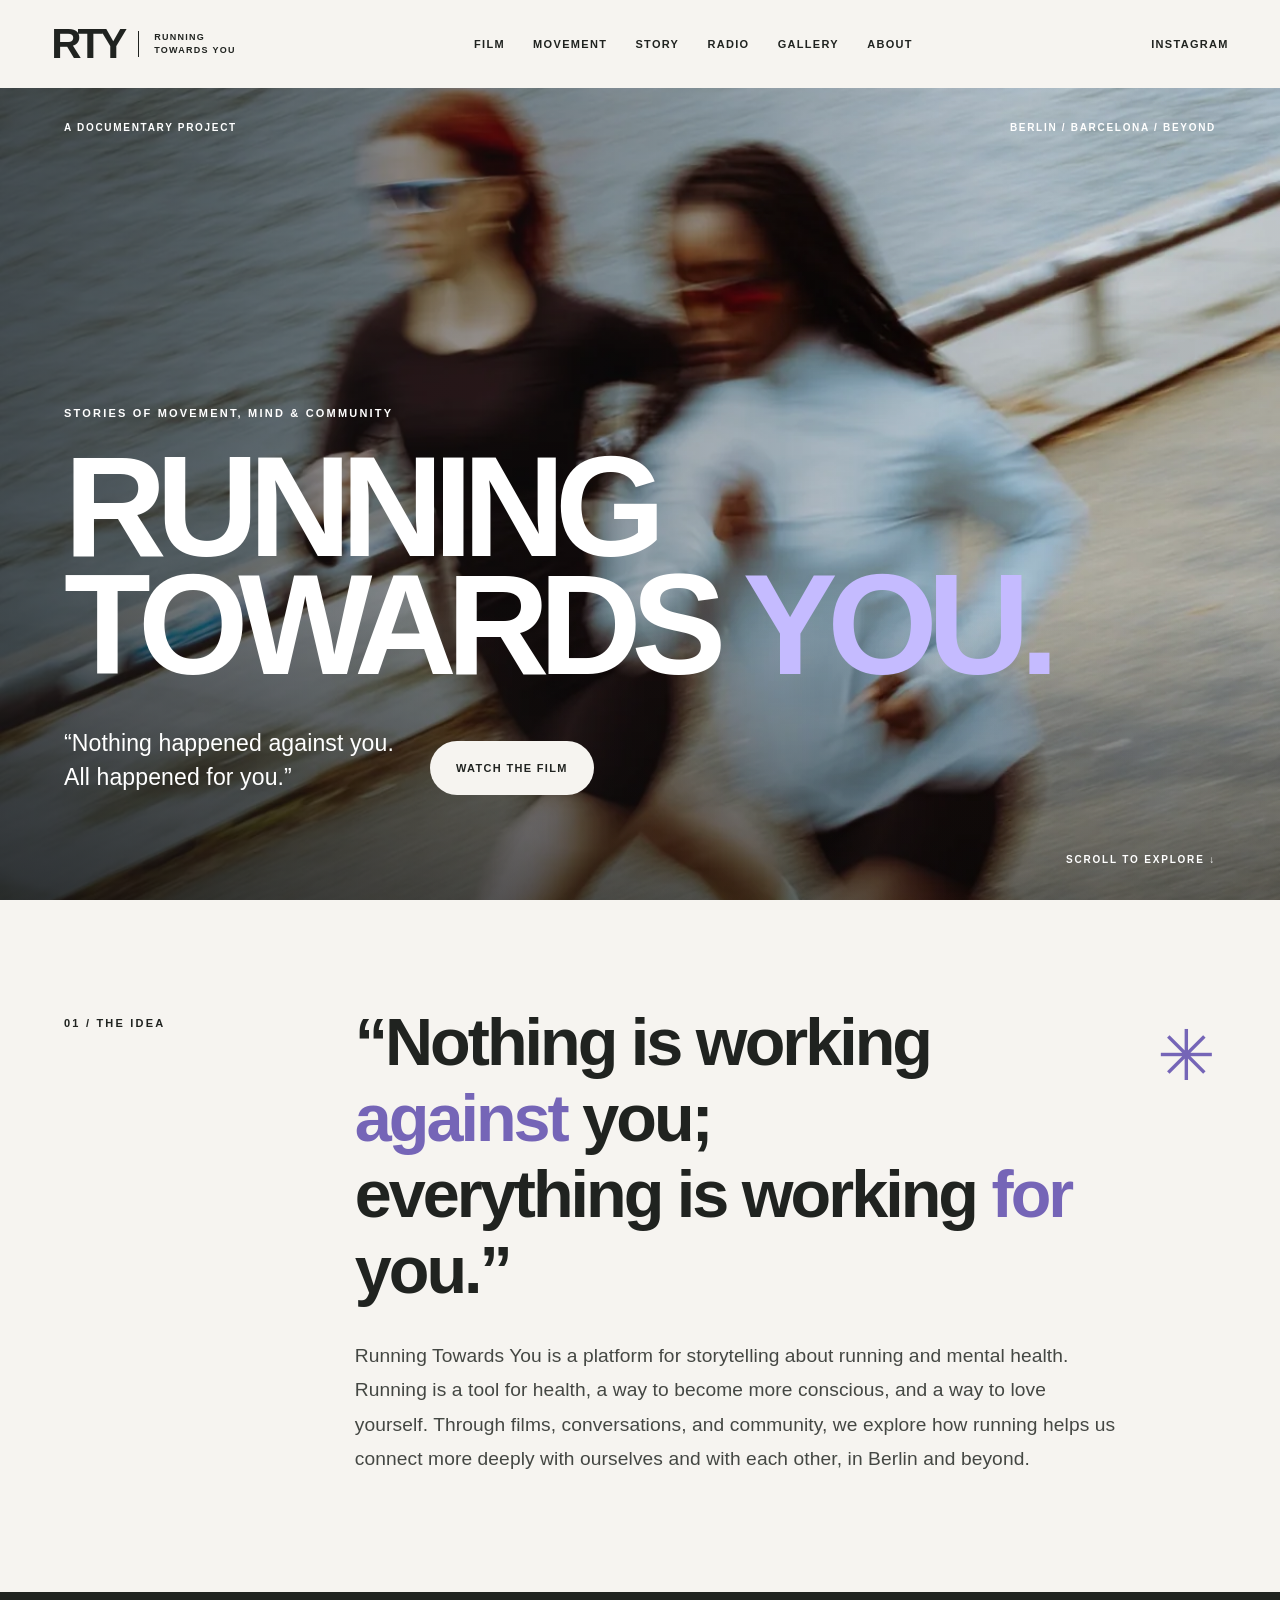
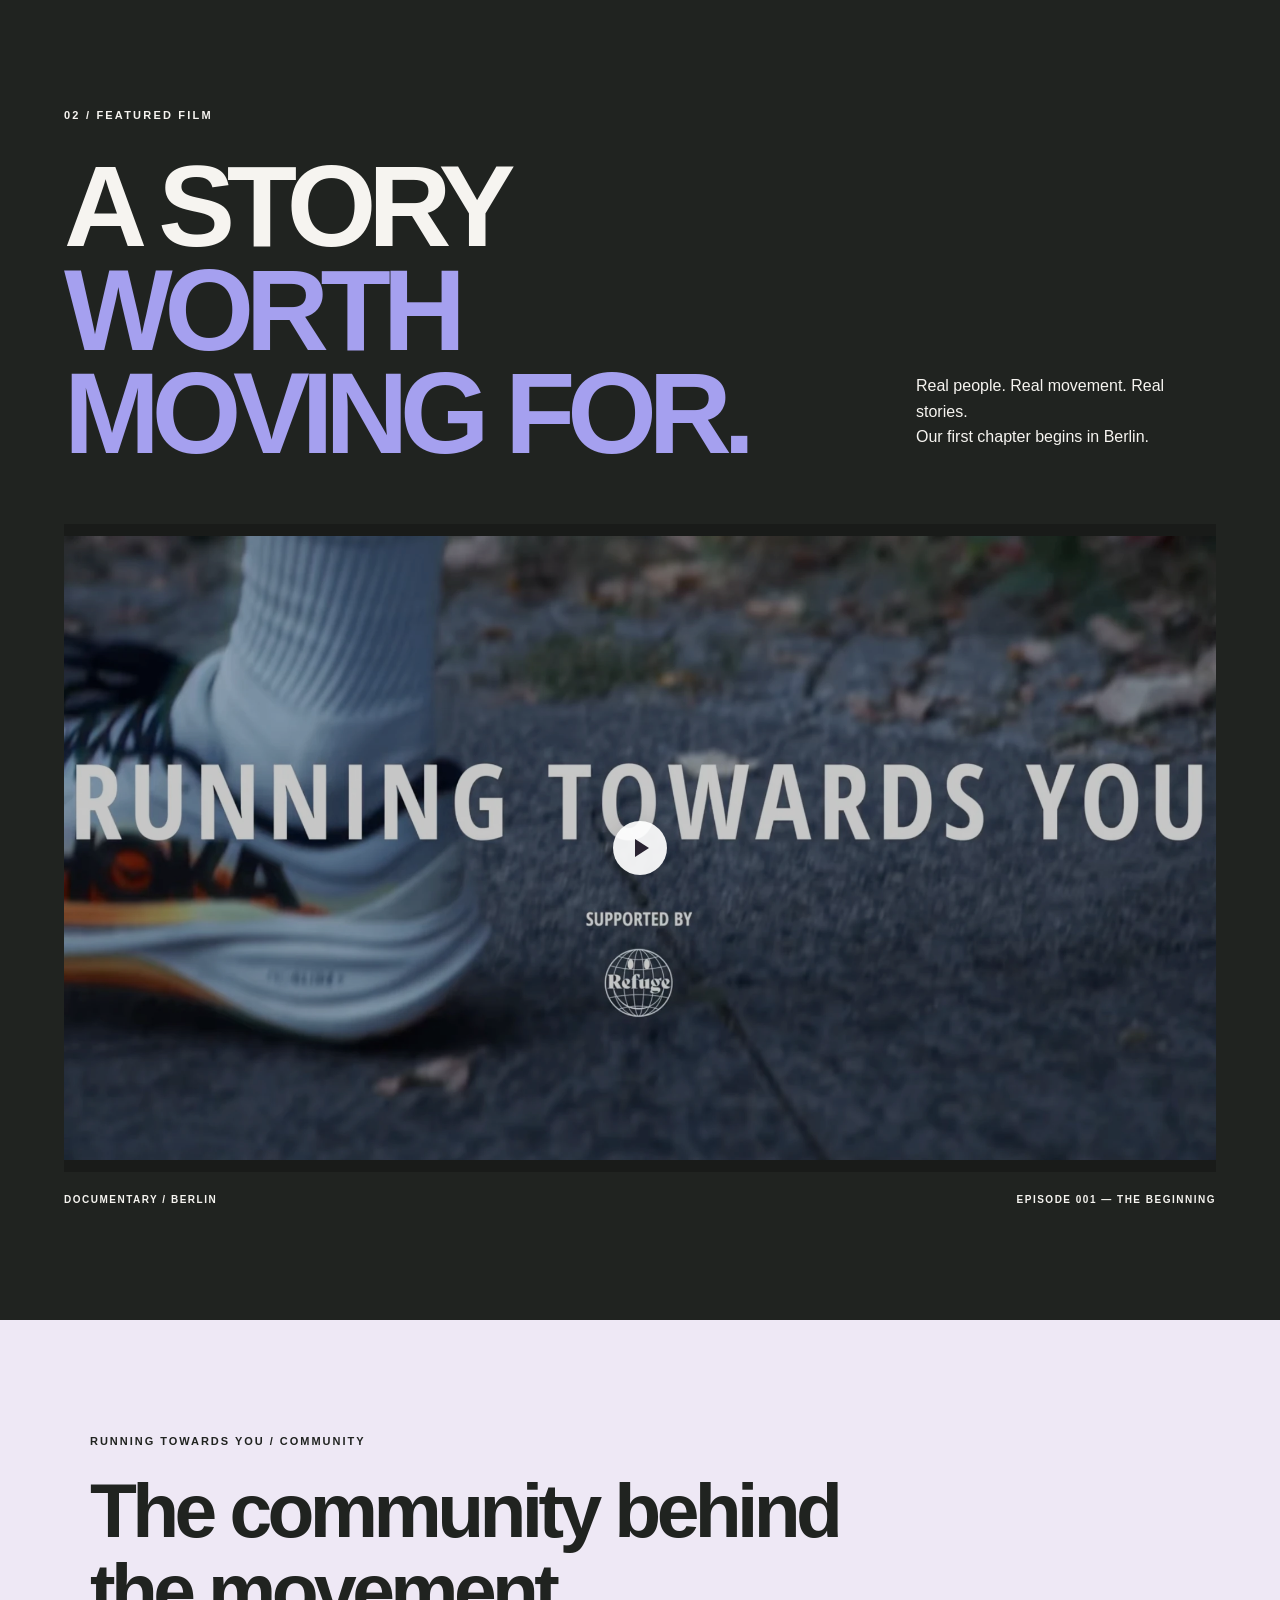
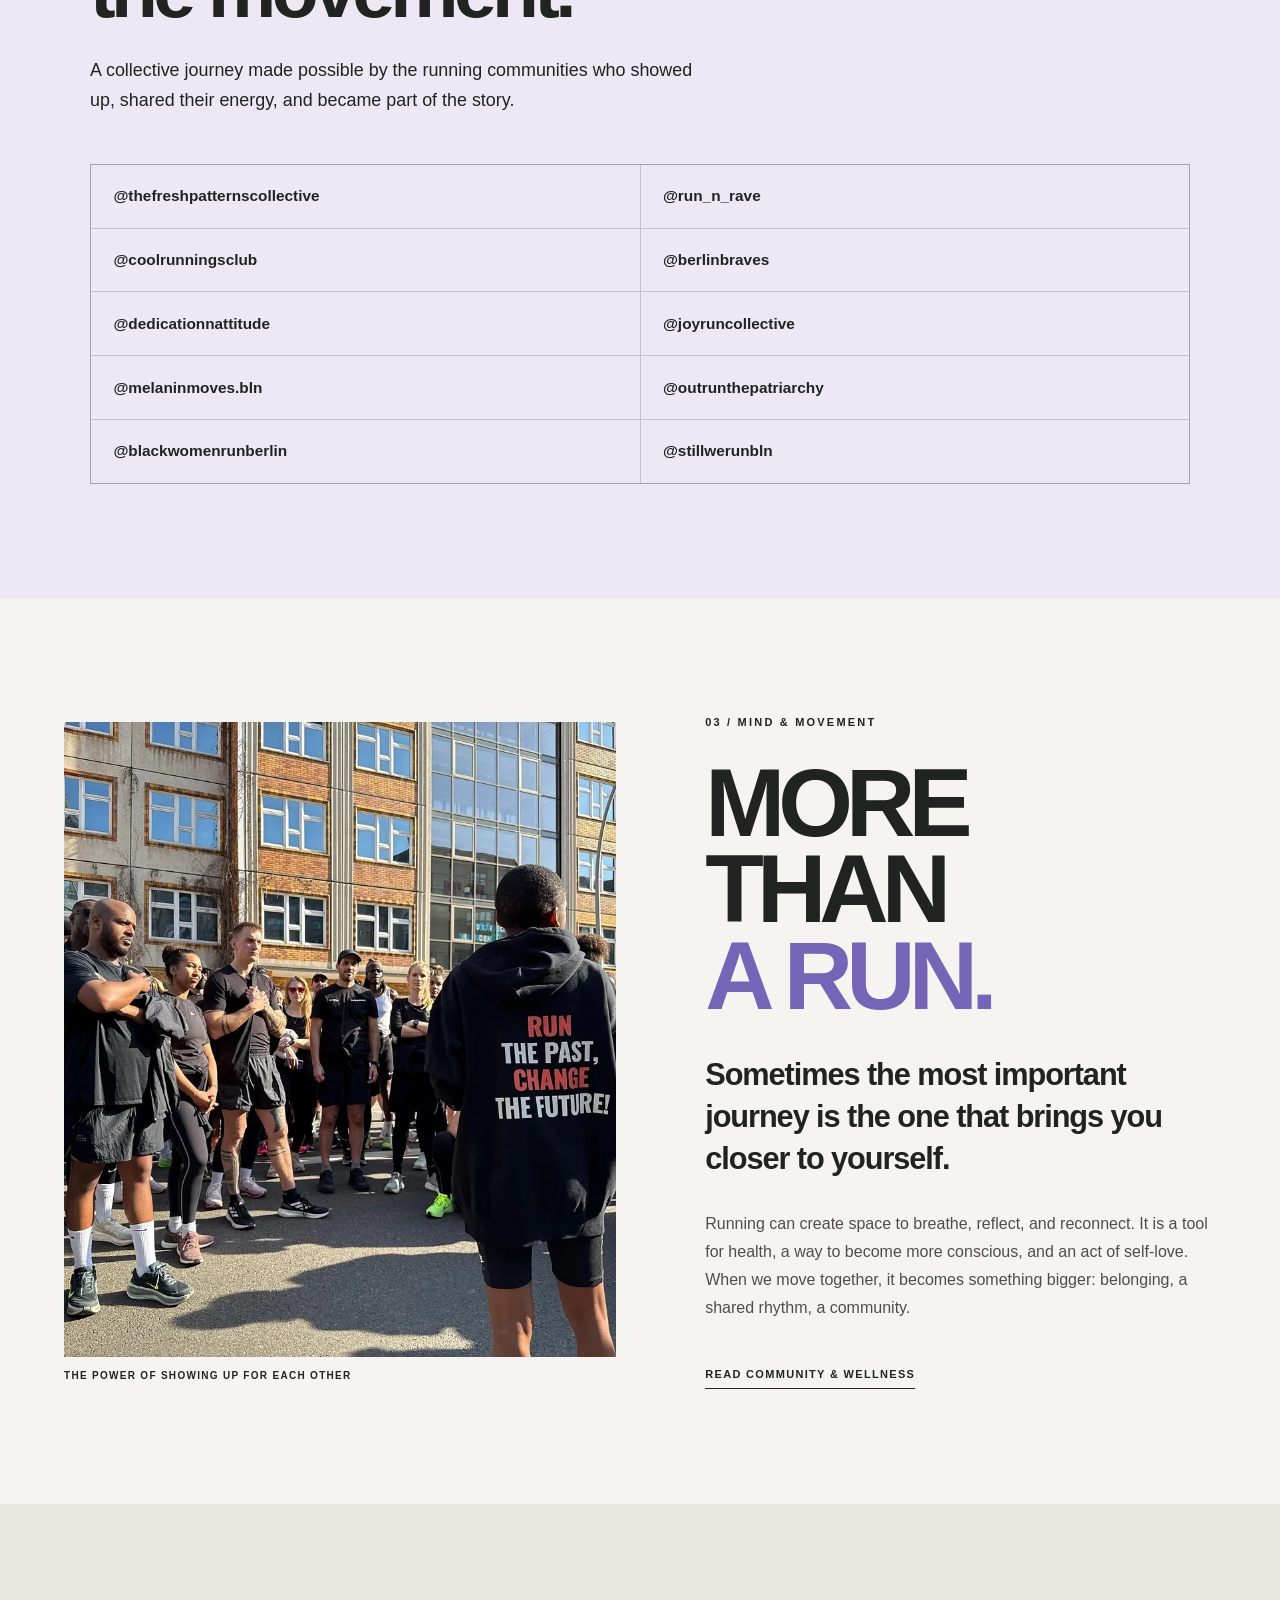
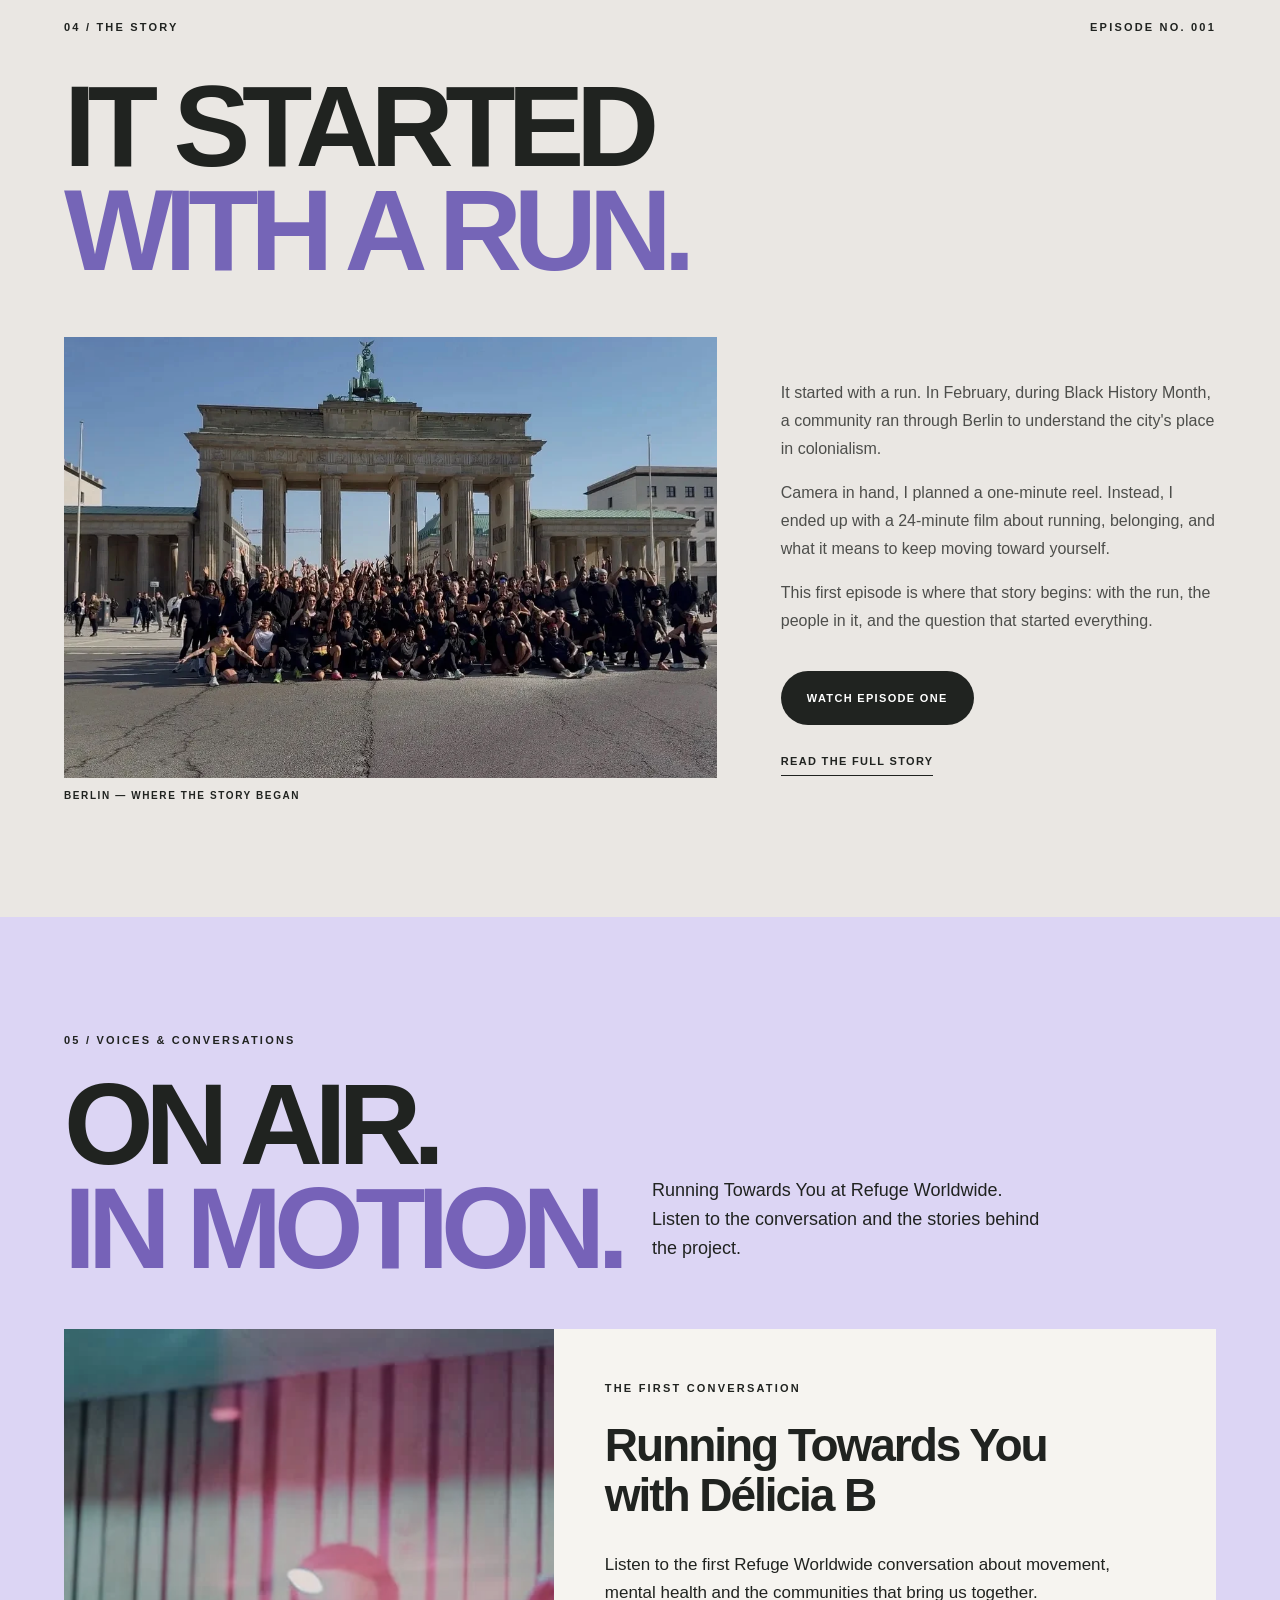
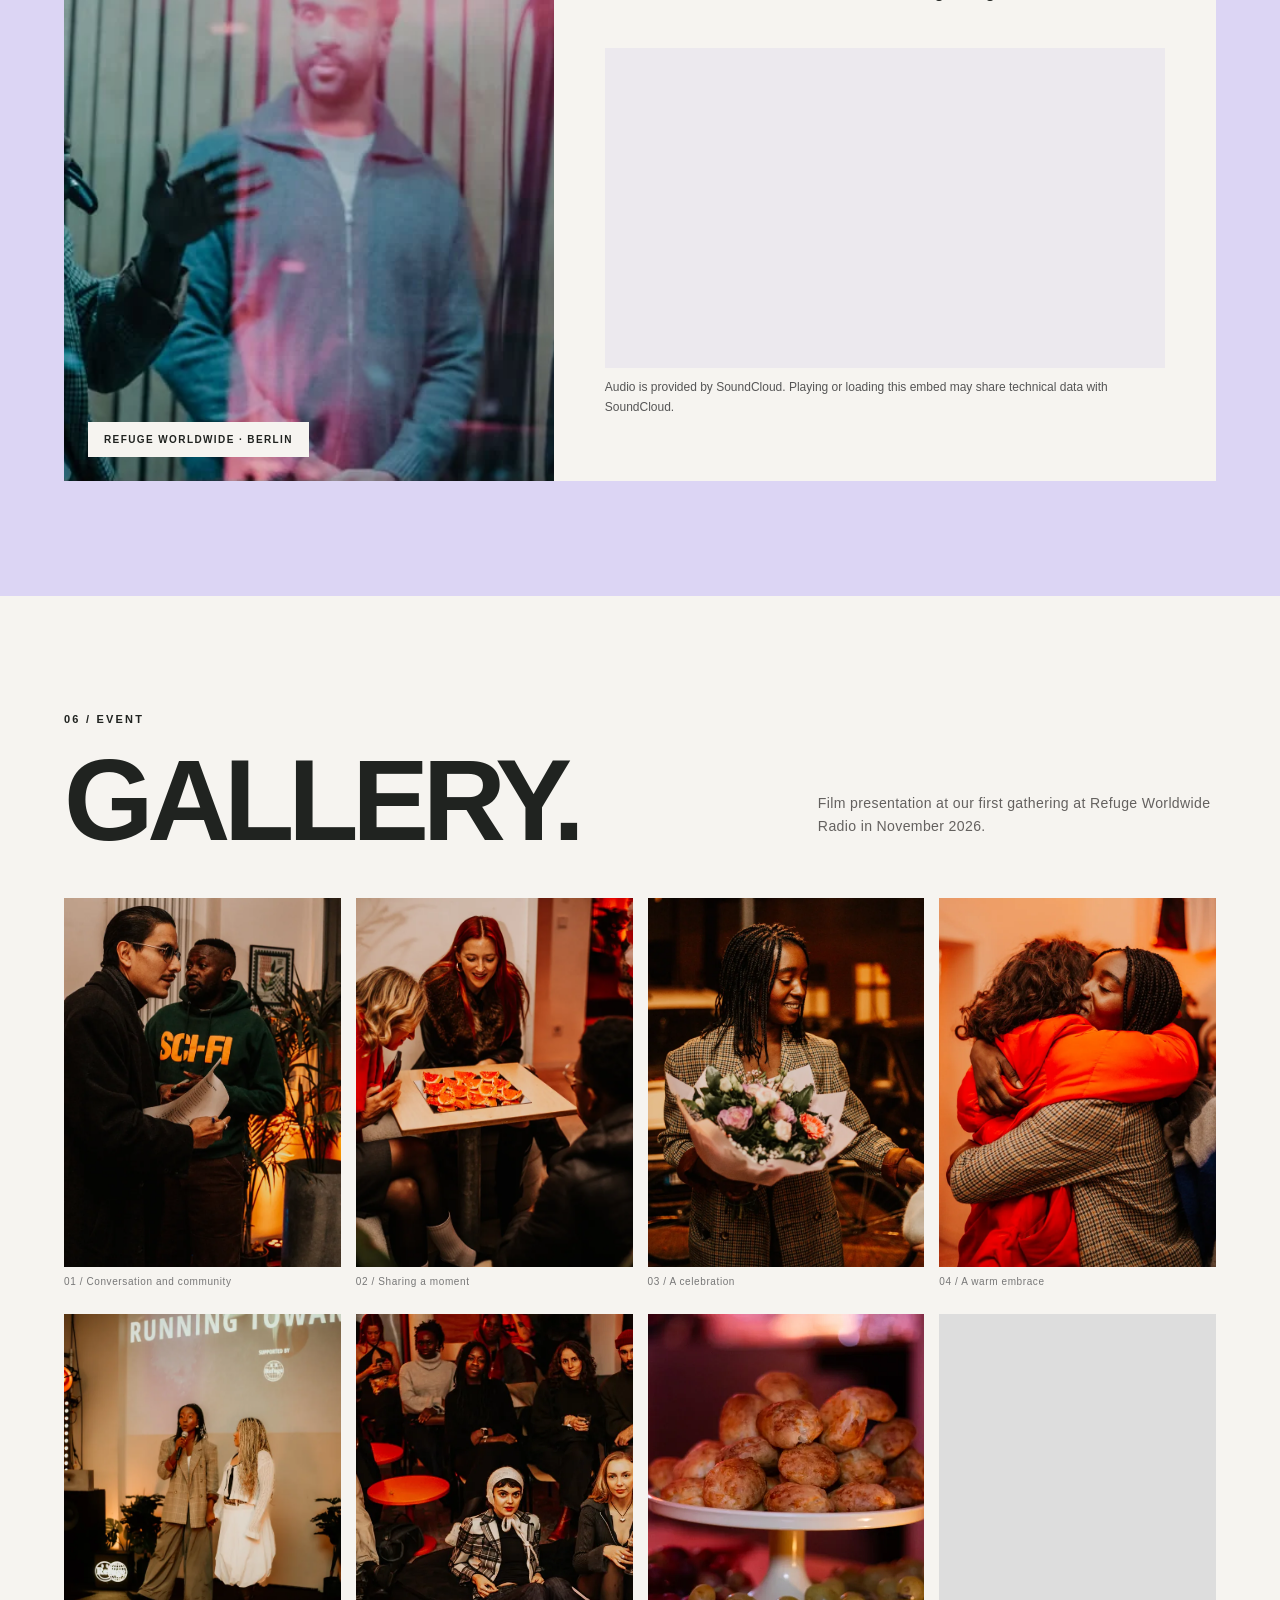
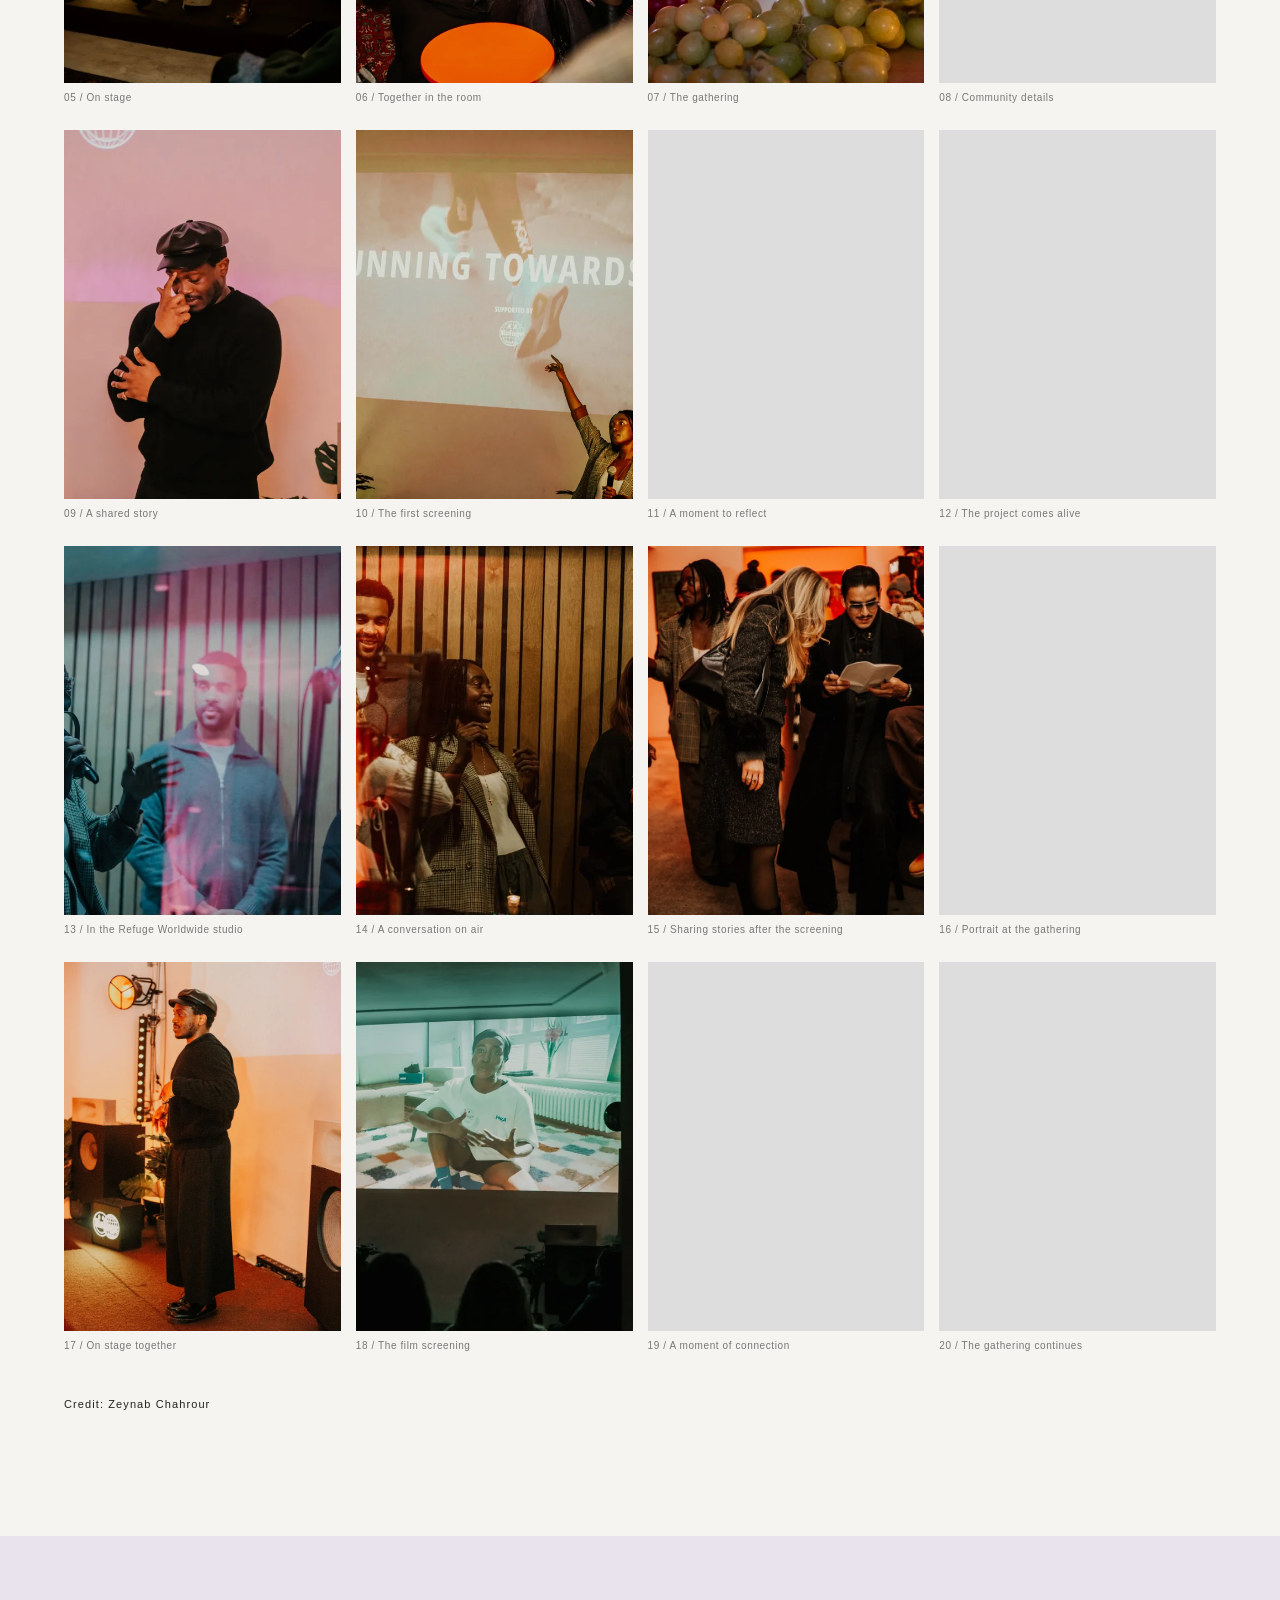
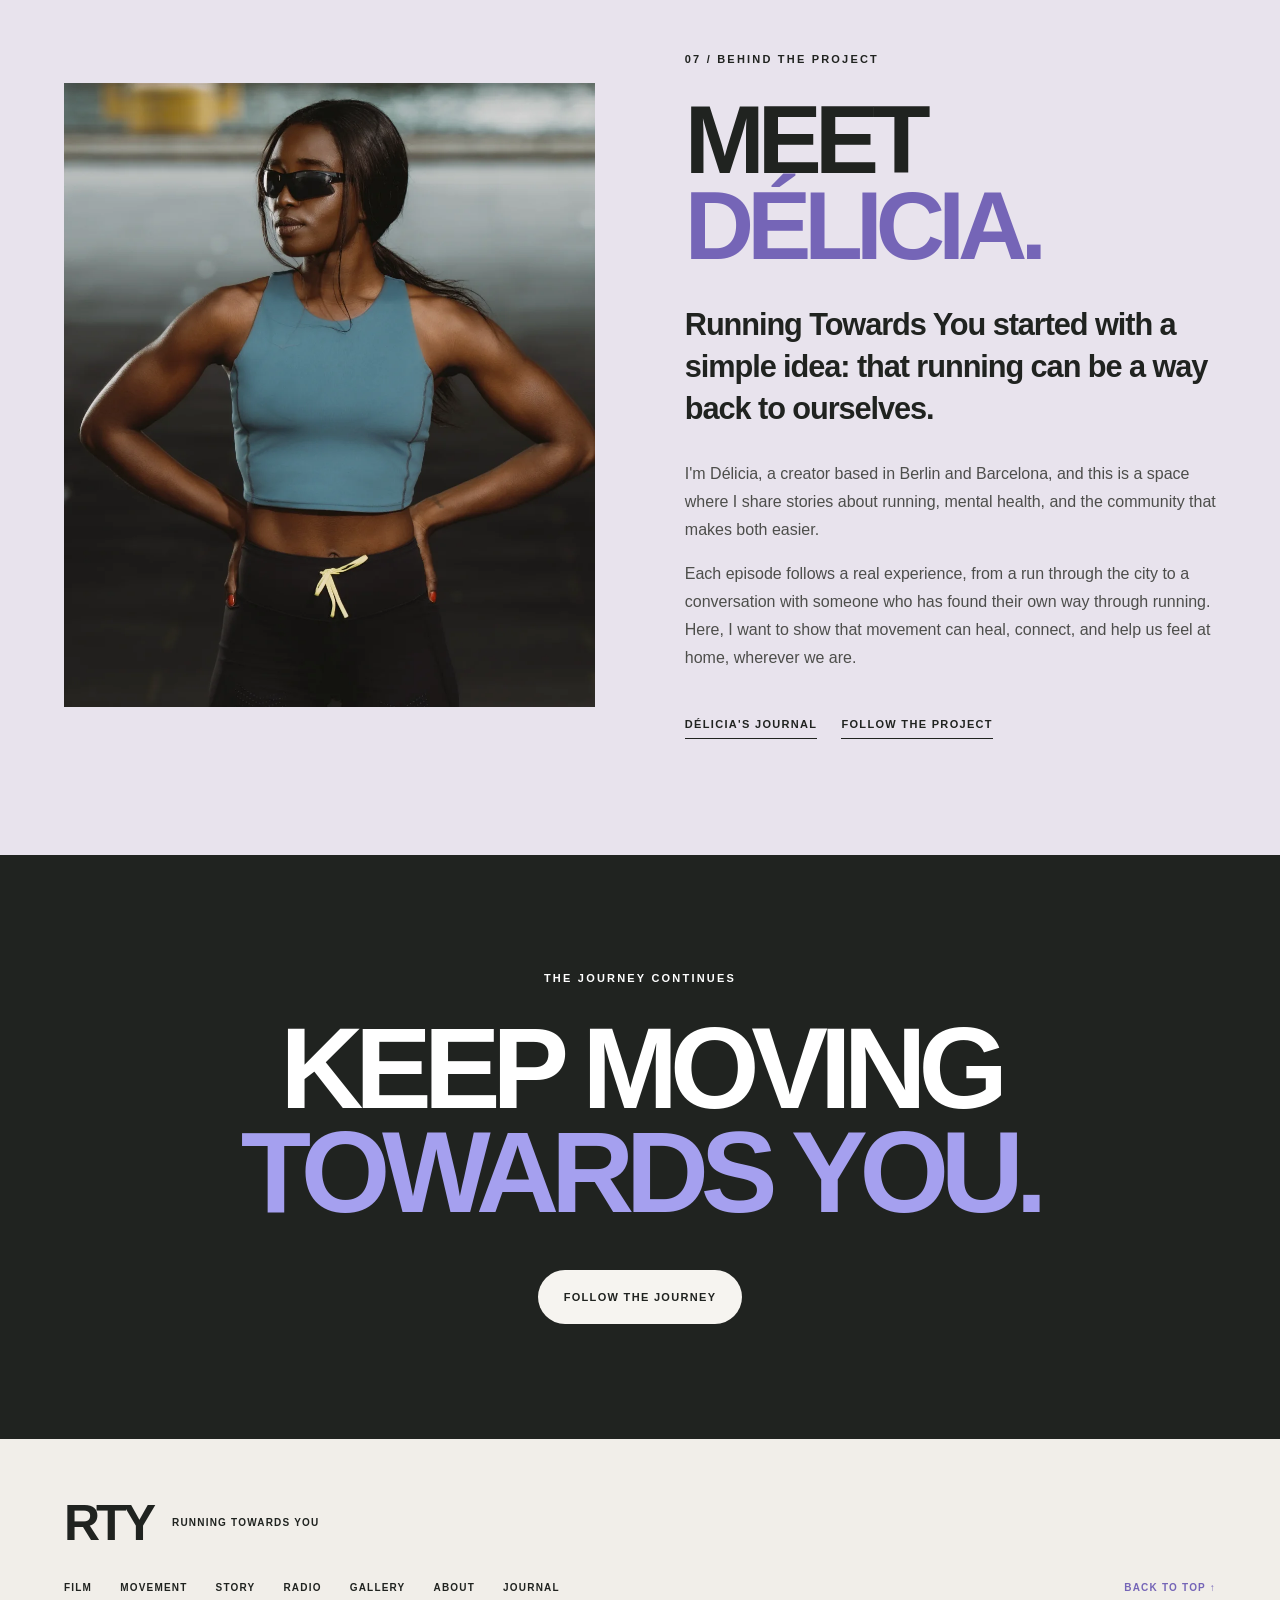
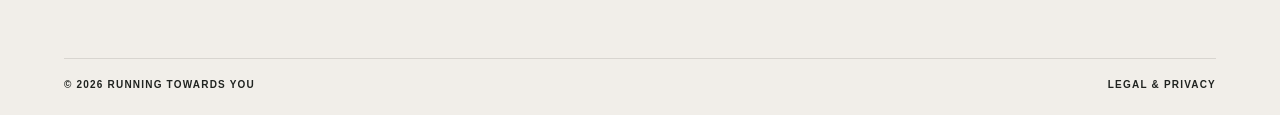
==== commit e457a82b: "Fix documentary player mobile layout" ====
--- a/index.html
+++ b/index.html
@@ -120,13 +120,12 @@
           <div class="video-tint" aria-hidden="true"></div>
           <span class="video-top">RUNNING TOWARDS YOU / EPISODE 01</span>
           <button
-            class="play"
-            id="videoButton"
-            type="button"
-            aria-label="Play Running Towards You documentary"
-          >
-            <span aria-hidden="true">▶</span>
-          </button>
+               class="play"
+               id="videoButton"
+               type="button"
+               aria-label="Play Running Towards You documentary">
+              <span class="play-icon" aria-hidden="true"></span>
+              </button>
           <span class="video-bottom">WATCH THE DOCUMENTARY</span>
         </div>
         <div class="film-meta">
--- a/styles.css
+++ b/styles.css
@@ -1375,3 +1375,113 @@
     padding: 1rem;
   }
 }
+
+
+
+/* ==================================================
+   DOCUMENTARY PLAYER — RESPONSIVE REFINEMENT
+   Keeps the full thumbnail visible on all devices.
+   ================================================== */
+
+.video-frame {
+  position: relative;
+  width: 100%;
+  aspect-ratio: 16 / 9;
+  overflow: hidden;
+  background: #202220;
+}
+
+/* Display the entire documentary poster */
+.video-frame > img {
+  display: block;
+  width: 100%;
+  height: 100%;
+  object-fit: contain;
+  object-position: center;
+}
+
+/* Remove labels overlapping the thumbnail artwork */
+.video-frame .video-top,
+.video-frame .video-bottom {
+  display: none;
+}
+
+/* The entire poster becomes the clickable play area */
+.video-frame .play {
+  position: absolute;
+  inset: 0;
+  width: 100%;
+  height: 100%;
+  transform: none;
+  border: 0;
+  border-radius: 0;
+  padding: 0;
+  background: transparent;
+  display: grid;
+  place-items: center;
+  cursor: pointer;
+}
+
+/* Small circular control — no emoji */
+.play-icon {
+  display: block;
+  position: relative;
+  width: 54px;
+  height: 54px;
+  border-radius: 50%;
+  background: rgba(255, 255, 255, 0.92);
+  box-shadow: 0 4px 24px rgba(0, 0, 0, 0.18);
+  transition: transform 0.2s ease, background 0.2s ease;
+}
+
+/* CSS triangle */
+.play-icon::after {
+  content: "";
+  position: absolute;
+  top: 50%;
+  left: 53%;
+  transform: translate(-50%, -50%);
+  width: 0;
+  height: 0;
+  border-top: 9px solid transparent;
+  border-bottom: 9px solid transparent;
+  border-left: 14px solid #292331;
+}
+
+.video-frame .play:hover {
+  background: transparent;
+}
+
+.video-frame .play:hover .play-icon {
+  transform: scale(1.08);
+  background: #ffffff;
+}
+
+.video-frame .play:focus-visible {
+  outline: 3px solid #a995f0;
+  outline-offset: -5px;
+}
+
+/* Mobile refinements */
+@media (max-width: 600px) {
+  .video-frame {
+    aspect-ratio: 16 / 9;
+  }
+
+  .play-icon {
+    width: 44px;
+    height: 44px;
+  }
+
+  .play-icon::after {
+    border-top-width: 7px;
+    border-bottom-width: 7px;
+    border-left-width: 11px;
+  }
+
+  .film-meta {
+    flex-wrap: wrap;
+    gap: 10px;
+    line-height: 1.5;
+  }
+}
